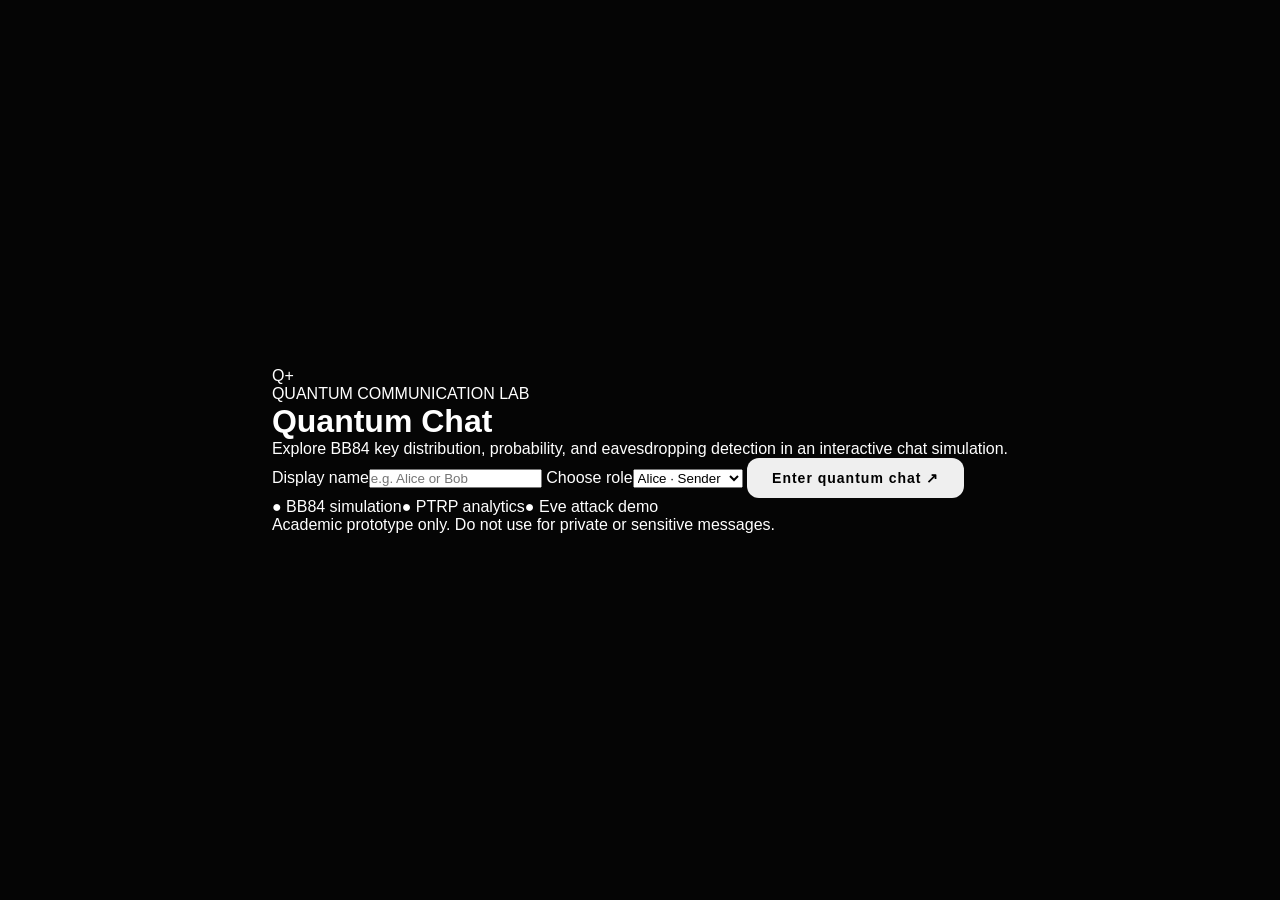
==== index.html @ 2e7a3669 "Update index.html" ====
<!DOCTYPE html>
<html lang="en">
<head>
  <meta charset="UTF-8"><meta name="viewport" content="width=device-width, initial-scale=1.0">
  <meta name="theme-color" content="#050b18"><title>Quantum Chat — Secure Demo</title><link rel="stylesheet" href="style.css">
</head>
<body class="login-body">
  <div class="login-glow glow-one"></div><div class="login-glow glow-two"></div>
  <main class="login-card">
    <div class="brand-mark">Q<span>+</span></div>
    <p class="eyebrow">QUANTUM COMMUNICATION LAB</p>
    <h1>Quantum Chat</h1>
    <p class="login-subtitle">Explore BB84 key distribution, probability, and eavesdropping detection in an interactive chat simulation.</p>
    <label for="username">Display name</label><input type="text" id="username" maxlength="32" placeholder="e.g. Alice or Bob" autocomplete="nickname">
    <label for="login-role">Choose role</label><select id="login-role"><option value="Alice">Alice · Sender</option><option value="Bob">Bob · Receiver</option></select>
    <button class="primary-btn login-button" id="login-btn">Enter quantum chat <span>↗</span></button>
    <div class="login-features"><span>● BB84 simulation</span><span>● PTRP analytics</span><span>● Eve attack demo</span></div>
    <p class="disclaimer">Academic prototype only. Do not use for private or sensitive messages.</p>
  </main>
  <script>
    const nameInput = document.getElementById('username');
    const roleInput = document.getElementById('login-role');
    nameInput.value = localStorage.getItem('quantum_display_name') || '';
    roleInput.value = localStorage.getItem('quantum_role') || 'Alice';
    document.getElementById('login-btn').addEventListener('click', () => {
      const name = nameInput.value.trim();
      if (!name) { nameInput.focus(); nameInput.setCustomValidity('Enter a display name'); nameInput.reportValidity(); return; }
      nameInput.setCustomValidity('');
      localStorage.setItem('quantum_display_name', name.slice(0,32));
      localStorage.setItem('quantum_role', roleInput.value);
      window.location.href = 'chat.html';
    });
    nameInput.addEventListener('input', () => nameInput.setCustomValidity(''));
    nameInput.addEventListener('keydown', e => { if (e.key === 'Enter') document.getElementById('login-btn').click(); });
  </script>
</body>
</html>
---- style.css ----
:root {
    --bg-black: #050505;
    --sidebar-dark: #0a0a0a;
    --header-cyan: #5BC0BE;
    --neon-blue: #00C2FF;
    --accent-blue: #0077FF;
}

* { box-sizing: border-box; margin: 0; padding: 0; transition: all 0.3s ease; }

/* --- Deep Black Background --- */
body { 
    margin: 0; font-family: 'Inter', 'Segoe UI', sans-serif;
    background: var(--bg-black); height: 100vh; display: flex; align-items: center; justify-content: center;
    color: white; overflow: hidden; position: relative;
}

/* --- Custom Neon Scrollbar --- */
::-webkit-scrollbar { width: 8px; }
::-webkit-scrollbar-track { background: rgba(0, 0, 0, 0.5); border-radius: 10px; }
::-webkit-scrollbar-thumb { background: var(--header-cyan); border-radius: 10px; box-shadow: 0 0 10px var(--header-cyan); }
::-webkit-scrollbar-thumb:hover { background: var(--neon-blue); }

/* --- Slide-in Toast Notification --- */
.toast {
    position: fixed; top: -100px; left: 50%; transform: translateX(-50%);
    background: rgba(200, 0, 0, 0.9); color: white; padding: 15px 30px; border-radius: 30px; font-weight: bold;
    box-shadow: 0 0 20px rgba(255, 0, 0, 0.5); z-index: 99999; border: 1px solid #ff4444; 
    transition: top 0.4s cubic-bezier(0.68, -0.55, 0.265, 1.55);
}
.toast.show { top: 20px; }

/* --- App Layout --- */
.app-container { 
    width: 95vw; height: 85vh; background: rgba(10, 10, 10, 0.85); backdrop-filter: blur(15px); 
    border: 1px solid rgba(0, 194, 255, 0.3); border-radius: 20px; display: flex; box-shadow: 0 0 50px rgba(0, 194, 255, 0.15); overflow: hidden;
}

/* --- Sidebar --- */
.sidebar { width: 300px; background: var(--sidebar-dark); border-right: 1px solid #222; display: flex; flex-direction: column; z-index: 10; }
.sidebar-header { padding: 20px; background: #000; border-bottom: 2px solid var(--neon-blue); }
.contact { display: flex; align-items: center; padding: 15px; white-space: nowrap; border-bottom: 1px solid #1a1a1a; cursor: pointer;}
.avatar { flex: 0 0 45px; height: 45px; border-radius: 50%; background: var(--neon-blue); margin-right: 15px; display: flex; align-items: center; justify-content: center; font-weight: bold; color: black; font-size: 18px; }
.info { overflow: hidden; display: flex; flex-direction: column; }

/* --- Chat Window --- */
.chat-window { 
    flex: 1; display: flex; flex-direction: column; background: transparent; 
    position: relative; overflow: hidden;
}
.chat-header { padding: 15px 25px; background: #000; display: flex; justify-content: space-between; align-items: center; border-bottom: 1px solid #222; z-index: 10; }

#key-status { 
    background: var(--neon-blue) !important; color: black !important; padding: 8px 16px; border-radius: 20px; 
    font-weight: 900; box-shadow: 0 0 20px var(--neon-blue); font-family: monospace; letter-spacing: 1px;
}

.chat-box { 
    flex: 1; padding: 20px; overflow-y: auto; display: flex; flex-direction: column; 
    position: relative; z-index: 1;
}

/* --- 🌸 AVATAR WOODSPRITES (ATOKIRINA) 🌸 --- */
.woodsprites-container { 
    position: fixed; /* Pins to global background */
    top: 0; left: 0; width: 100%; height: 100%; 
    z-index: -1; /* Pushes behind the app container */
    pointer-events: none; overflow: hidden; 
}

/* The glowing core of the seed */
.woodsprite { 
    position: absolute; 
    width: 6px; height: 6px; 
    background: #ffffff; 
    border-radius: 50%; 
    box-shadow: 0 0 10px #fff, 0 0 20px var(--neon-blue), 0 0 40px var(--header-cyan);
    opacity: 0; 
    animation: floatUp 20s infinite linear, sway 5s infinite ease-in-out, pulseSprite 2s infinite alternate; 
    transition: translate 0.5s cubic-bezier(0.25, 1, 0.5, 1); /* Smooth mouse avoidance */
}

/* The ethereal trailing tentacles */
.woodsprite::before {
    content: ''; position: absolute; top: 2px; left: -6px;
    width: 18px; height: 35px; border-radius: 50%;
    box-shadow: inset 0 -8px 15px rgba(0, 194, 255, 0.6);
    opacity: 0.8; filter: blur(1px);
}

/* Positions and Timings */
.woodsprite:nth-child(1) { left: 10%; animation-duration: 25s, 6s, 2s; }
.woodsprite:nth-child(2) { left: 25%; animation-duration: 20s, 4s, 2.5s; animation-delay: 5s, 1s, 0s; }
.woodsprite:nth-child(3) { left: 40%; animation-duration: 28s, 7s, 1.8s; animation-delay: 2s, 0s, 0.5s; }
.woodsprite:nth-child(4) { left: 60%; animation-duration: 22s, 5s, 2.2s; animation-delay: 10s, 2s, 1s; }
.woodsprite:nth-child(5) { left: 75%; animation-duration: 30s, 8s, 2s; animation-delay: 4s, 1s, 0s; }
.woodsprite:nth-child(6) { left: 85%; animation-duration: 24s, 5s, 2.6s; animation-delay: 8s, 0s, 0.2s; }
.woodsprite:nth-child(7) { left: 50%; animation-duration: 18s, 4s, 1.9s; animation-delay: 15s, 2s, 0.8s; }
.woodsprite:nth-child(8) { left: 90%; animation-duration: 26s, 6s, 2.1s; animation-delay: 12s, 3s, 0s; }

/* The Movements */
@keyframes floatUp { 
    0% { bottom: -10%; opacity: 0; transform: scale(0.5); } 
    15% { opacity: 0.8; } 
    85% { opacity: 0.8; } 
    100% { bottom: 110%; opacity: 0; transform: scale(1.2); } 
}
@keyframes sway { 
    0%, 100% { margin-left: -30px; } 
    50% { margin-left: 30px; } 
}
@keyframes pulseSprite {
    0% { transform: scale(0.85); box-shadow: 0 0 10px #fff, 0 0 15px var(--neon-blue); }
    100% { transform: scale(1.15); box-shadow: 0 0 15px #fff, 0 0 30px var(--neon-blue), 0 0 50px var(--header-cyan); }
}

/* --- Chat Bubbles --- */
@keyframes slideInUp { 0% { opacity: 0; transform: translateY(20px) scale(0.95); } 100% { opacity: 1; transform: translateY(0) scale(1); } }

.message { 
    max-width: 70%; padding: 15px; border-radius: 15px; margin-bottom: 15px; line-height: 1.4; backdrop-filter: blur(10px);
    animation: slideInUp 0.4s cubic-bezier(0.175, 0.885, 0.32, 1.275) forwards; transform-origin: bottom center;
    white-space: pre-wrap; word-wrap: break-word; 
}
.sent { align-self: flex-end; background: rgba(0, 194, 255, 0.1); border: 1px solid var(--neon-blue); border-bottom-right-radius: 2px; box-shadow: 0 0 15px rgba(0, 194, 255, 0.3), inset 0 0 10px rgba(0, 194, 255, 0.1); }
.received { align-self: flex-start; background: rgba(91, 192, 190, 0.1); border: 1px solid var(--header-cyan); border-bottom-left-radius: 2px; box-shadow: 0 0 15px rgba(91, 192, 190, 0.3), inset 0 0 10px rgba(91, 192, 190, 0.1); }
.binary { font-family: monospace; font-size: 11px; display: block; margin-top: 8px; opacity: 0.9; color: var(--header-cyan); padding: 5px; background: rgba(0,0,0,0.5); border-radius: 5px; border: 1px solid rgba(91, 192, 190, 0.3); }

/* System Alerts */
@keyframes terminalPop { 0% { transform: scaleX(0); opacity: 0; } 50% { transform: scaleX(1.1); opacity: 0.8; } 100% { transform: scaleX(1); opacity: 1; } }

.system-msg { 
    align-self: center; text-align: center; font-size: 12px; color: var(--neon-blue); margin: 15px auto; font-weight: bold; 
    background: rgba(0, 194, 255, 0.05); border: 1px solid var(--neon-blue); padding: 8px 20px; border-radius: 30px; 
    box-shadow: 0 0 15px rgba(0, 194, 255, 0.4); width: fit-content;
    animation: terminalPop 0.5s cubic-bezier(0.25, 1, 0.5, 1) forwards; transform-origin: center;
}

/* --- 🚨 EVE ATTACK ALERT 🚨 --- */
.system-msg.alert {
    background: rgba(255, 0, 0, 0.1) !important;
    border: 1px solid #ff4444 !important;
    color: #ff4444 !important;
    box-shadow: 0 0 20px rgba(255, 0, 0, 0.5) !important;
    animation: flashRed 1.5s infinite;
    font-size: 14px; padding: 15px 30px;
}
@keyframes flashRed {
    0%, 100% { opacity: 1; text-shadow: 0 0 10px red; }
    50% { opacity: 0.6; text-shadow: none; }
}

/* --- Typing Indicator --- */
.typing-indicator { display: none; font-size: 13px; color: var(--neon-blue); font-style: italic; padding: 5px 25px; background: transparent; animation: typingPulse 1.5s infinite; letter-spacing: 1px; z-index: 10; border-top: 1px solid transparent;}
@keyframes typingPulse { 0% { opacity: 0.4; } 50% { opacity: 1; text-shadow: 0 0 10px var(--neon-blue); } 100% { opacity: 0.4; } }

/* --- Input Area --- */
.input-area { 
    width: 100%; padding: 20px; background: #050505; 
    border-top: 1px solid var(--neon-blue); 
    display: flex; gap: 12px; align-items: center; z-index: 10;
}

textarea#msg-input { 
    flex: 1; padding: 15px 20px; border-radius: 25px; border: 1px solid var(--header-cyan); 
    background: #111; color: white; outline: none; font-size: 15px; font-family: 'Inter', 'Segoe UI', sans-serif;
    resize: none; height: 50px; line-height: 20px; overflow: hidden; box-sizing: border-box;
}
textarea#msg-input:focus { box-shadow: 0 0 10px rgba(91, 192, 190, 0.3); }

button { cursor: pointer; border: none; border-radius: 12px; font-weight: bold; transition: 0.3s; padding: 12px 25px; font-size: 14px; letter-spacing: 1px; }
.bb84-btn { background: #111; color: var(--header-cyan); border: 1px solid var(--neon-blue); }
.send-btn { background: var(--neon-blue); color: black; }
button:hover { transform: translateY(-2px); box-shadow: 0 5px 15px var(--neon-blue); filter: brightness(1.2); }
button:active { transform: scale(0.95) translateY(2px) !important; box-shadow: 0 0 50px var(--neon-blue), inset 0 0 20px var(--neon-blue) !important; transition: all 0.05s ease; }

/* --- Modals (Popups) --- */
.modal { display: none; position: fixed; z-index: 10000; left: 0; top: 0; width: 100%; height: 100%; background: rgba(0,0,0,0.9); backdrop-filter: blur(10px); }
.modal-content { background: #0a0a0a; margin: 5% auto; padding: 35px; width: 90%; max-width: 850px; border: 2px solid var(--neon-blue); border-radius: 20px; box-shadow: 0 0 40px var(--neon-blue); animation: popIn 0.3s cubic-bezier(0.175, 0.885, 0.32, 1.275); }
@keyframes popIn { from { transform: scale(0.8); opacity: 0; } to { transform: scale(1); opacity: 1; } }

.table-container { max-height: 400px; overflow-y: auto; margin: 20px 0; border: 1px solid #333; border-radius: 10px; }
table { width: 100%; border-collapse: collapse; }
th, td { padding: 15px; border-bottom: 1px solid #222; text-align: center; }
th { background: #111; color: white; font-size: 12px; text-transform: uppercase; letter-spacing: 1px; }
td { font-family: 'Courier New', monospace; font-size: 15px; }

/* --- RIGHT SIDEBAR (CRYPTO LOGS) --- */
.log-btn { 
    background: transparent; color: var(--header-cyan); border: 1px solid var(--header-cyan); 
    padding: 8px 15px; border-radius: 8px; font-size: 12px; cursor: pointer; transition: 0.3s;
}
.log-btn:hover { background: rgba(91, 192, 190, 0.2); box-shadow: 0 0 10px rgba(91, 192, 190, 0.4); }

.crypto-sidebar { 
    width: 0; 
    background: #080808; border-left: 1px solid #222; 
    display: flex; flex-direction: column; transition: width 0.3s cubic-bezier(0.25, 1, 0.5, 1);
    overflow: hidden; white-space: nowrap; z-index: 20;
}
.crypto-sidebar.open { width: 350px; } 

.crypto-log-content { flex: 1; overflow-y: auto; padding: 15px; }

.log-entry { 
    background: #111; padding: 10px; border-radius: 8px; border: 1px solid #333; 
    margin-bottom: 15px; font-family: monospace; font-size: 11px;
}
.log-entry table { width: 100%; border-collapse: collapse; margin-top: 8px; }
.log-entry th, .log-entry td { padding: 4px; text-align: center; border-bottom: 1px solid #222; }
.log-entry th { color: gray; font-size: 10px; text-transform: uppercase; }
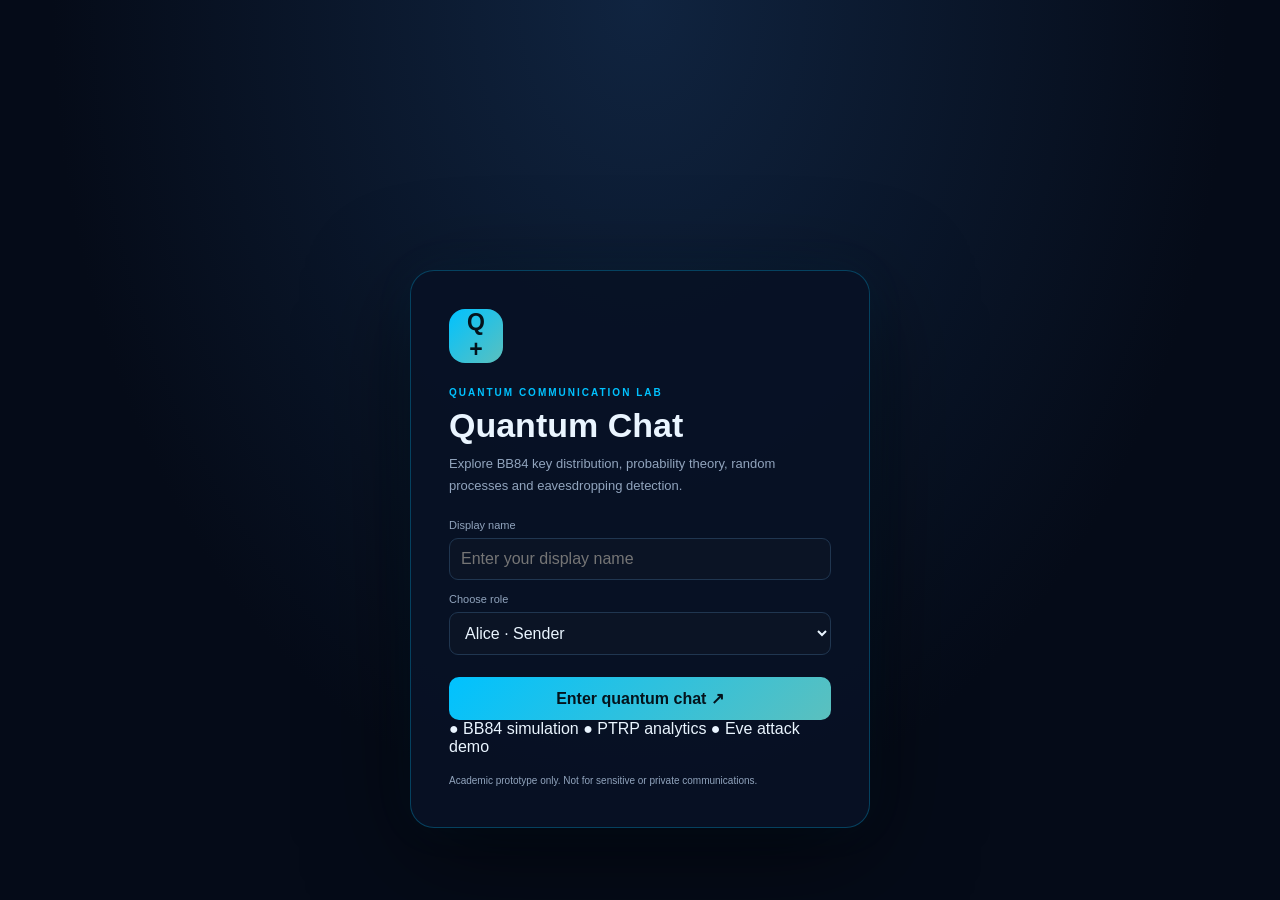
==== commit 3c3ad74a: "Update index.html" ====
--- a/index.html
+++ b/index.html
@@ -1,37 +1,73 @@
+
 <!DOCTYPE html>
 <html lang="en">
 <head>
-  <meta charset="UTF-8"><meta name="viewport" content="width=device-width, initial-scale=1.0">
-  <meta name="theme-color" content="#050b18"><title>Quantum Chat — Secure Demo</title><link rel="stylesheet" href="style.css">
+  <meta charset="UTF-8">
+  <meta name="viewport" content="width=device-width, initial-scale=1">
+  <meta name="theme-color" content="#050b18">
+  <title>Quantum Chat | BB84 Lab</title>
+  <link rel="stylesheet" href="style.css">
 </head>
 <body class="login-body">
-  <div class="login-glow glow-one"></div><div class="login-glow glow-two"></div>
+  <div class="login-glow glow-one"></div>
+  <div class="login-glow glow-two"></div>
+
   <main class="login-card">
     <div class="brand-mark">Q<span>+</span></div>
     <p class="eyebrow">QUANTUM COMMUNICATION LAB</p>
     <h1>Quantum Chat</h1>
-    <p class="login-subtitle">Explore BB84 key distribution, probability, and eavesdropping detection in an interactive chat simulation.</p>
-    <label for="username">Display name</label><input type="text" id="username" maxlength="32" placeholder="e.g. Alice or Bob" autocomplete="nickname">
-    <label for="login-role">Choose role</label><select id="login-role"><option value="Alice">Alice · Sender</option><option value="Bob">Bob · Receiver</option></select>
-    <button class="primary-btn login-button" id="login-btn">Enter quantum chat <span>↗</span></button>
-    <div class="login-features"><span>● BB84 simulation</span><span>● PTRP analytics</span><span>● Eve attack demo</span></div>
-    <p class="disclaimer">Academic prototype only. Do not use for private or sensitive messages.</p>
+    <p class="login-subtitle">
+      Explore BB84 key distribution, probability theory, random processes
+      and eavesdropping detection.
+    </p>
+
+    <form id="login-form">
+      <label for="username">Display name</label>
+      <input id="username" maxlength="32" placeholder="Enter your display name"
+             autocomplete="nickname" required>
+
+      <label for="login-role">Choose role</label>
+      <select id="login-role">
+        <option value="Alice">Alice · Sender</option>
+        <option value="Bob">Bob · Receiver</option>
+      </select>
+
+      <button class="primary-btn login-button" type="submit">
+        Enter quantum chat ↗
+      </button>
+    </form>
+
+    <div class="login-features">
+      <span>● BB84 simulation</span>
+      <span>● PTRP analytics</span>
+      <span>● Eve attack demo</span>
+    </div>
+
+    <p class="disclaimer">
+      Academic prototype only. Not for sensitive or private communications.
+    </p>
   </main>
+
   <script>
-    const nameInput = document.getElementById('username');
-    const roleInput = document.getElementById('login-role');
-    nameInput.value = localStorage.getItem('quantum_display_name') || '';
-    roleInput.value = localStorage.getItem('quantum_role') || 'Alice';
-    document.getElementById('login-btn').addEventListener('click', () => {
-      const name = nameInput.value.trim();
-      if (!name) { nameInput.focus(); nameInput.setCustomValidity('Enter a display name'); nameInput.reportValidity(); return; }
-      nameInput.setCustomValidity('');
-      localStorage.setItem('quantum_display_name', name.slice(0,32));
-      localStorage.setItem('quantum_role', roleInput.value);
-      window.location.href = 'chat.html';
+    const username = document.getElementById("username");
+    const role = document.getElementById("login-role");
+
+    username.value = localStorage.getItem("quantum_display_name") || "";
+    role.value = localStorage.getItem("quantum_role") || "Alice";
+
+    document.getElementById("login-form").addEventListener("submit", event => {
+      event.preventDefault();
+
+      const name = username.value.trim();
+      if (!name) {
+        username.focus();
+        return;
+      }
+
+      localStorage.setItem("quantum_display_name", name.slice(0, 32));
+      localStorage.setItem("quantum_role", role.value);
+      location.href = "chat.html";
     });
-    nameInput.addEventListener('input', () => nameInput.setCustomValidity(''));
-    nameInput.addEventListener('keydown', e => { if (e.key === 'Enter') document.getElementById('login-btn').click(); });
   </script>
 </body>
 </html>
--- a/style.css
+++ b/style.css
@@ -1,211 +1,873 @@
+
 :root {
-    --bg-black: #050505;
-    --sidebar-dark: #0a0a0a;
-    --header-cyan: #5BC0BE;
-    --neon-blue: #00C2FF;
-    --accent-blue: #0077FF;
-}
-
-* { box-sizing: border-box; margin: 0; padding: 0; transition: all 0.3s ease; }
-
-/* --- Deep Black Background --- */
-body { 
-    margin: 0; font-family: 'Inter', 'Segoe UI', sans-serif;
-    background: var(--bg-black); height: 100vh; display: flex; align-items: center; justify-content: center;
-    color: white; overflow: hidden; position: relative;
-}
-
-/* --- Custom Neon Scrollbar --- */
-::-webkit-scrollbar { width: 8px; }
-::-webkit-scrollbar-track { background: rgba(0, 0, 0, 0.5); border-radius: 10px; }
-::-webkit-scrollbar-thumb { background: var(--header-cyan); border-radius: 10px; box-shadow: 0 0 10px var(--header-cyan); }
-::-webkit-scrollbar-thumb:hover { background: var(--neon-blue); }
-
-/* --- Slide-in Toast Notification --- */
+  --bg: #050b18;
+  --panel: #0b1425;
+  --sidebar: #081225;
+  --cyan: #00c2ff;
+  --teal: #5bc0be;
+  --text: #eaf5ff;
+  --muted: #91a4bd;
+  --border: #203650;
+  --red: #ff647c;
+}
+
+
+* {
+  box-sizing: border-box;
+  margin: 0;
+  padding: 0;
+}
+
+body {
+  font-family: Inter, "Segoe UI", Arial, sans-serif;
+  background: radial-gradient(ellipse at top, #102440, var(--bg) 65%);
+  color: var(--text);
+}
+
+button, input, select, textarea {
+  font: inherit;
+}
+
+button {
+  cursor: pointer;
+  border: 0;
+  font-weight: 650;
+  transition: .2s ease;
+}
+
+button:hover {
+  filter: brightness(1.15);
+  transform: translateY(-1px);
+}
+
+button:disabled {
+  opacity: .55;
+  cursor: wait;
+}
+
+select, input, textarea {
+  background: var(--panel);
+  color: var(--text);
+  border: 1px solid var(--border);
+  border-radius: 9px;
+  padding: 11px;
+  outline: none;
+}
+
+select:focus, input:focus, textarea:focus {
+  border-color: var(--cyan);
+  box-shadow: 0 0 0 3px #00c2ff14;
+}
+
+.eyebrow {
+  font-size: 10px;
+  letter-spacing: 2px;
+  font-weight: 800;
+  color: var(--cyan);
+  margin-bottom: 8px;
+}
+
+.muted, .disclaimer {
+  color: var(--muted);
+  font-size: 12px;
+  line-height: 1.7;
+}
+
+.disclaimer {
+  margin-top: 16px;
+  font-size: 10px;
+}
+
+/* LOGIN PAGE */
+
+.login-body {
+  min-height: 100vh;
+  display: grid;
+  place-items: center;
+  padding: 22px;
+}
+
+.login-card {
+  width: min(460px, 100%);
+  padding: 38px;
+  border-radius: 24px;
+  background: #081225ed;
+  border: 1px solid #00c2ff45;
+  box-shadow: 0 25px 100px #0008, 0 0 45px #00c2ff0d;
+}
+
+.brand-mark {
+  display: grid;
+  place-items: center;
+  width: 54px;
+  height: 54px;
+  border-radius: 16px;
+  background: linear-gradient(135deg, var(--cyan), var(--teal));
+  color: #04131c;
+  font-weight: 900;
+  font-size: 23px;
+  margin-bottom: 24px;
+}
+
+.login-card h1 {
+  font-size: 34px;
+  margin: 8px 0;
+}
+
+.login-subtitle {
+  color: var(--muted);
+  font-size: 13px;
+  line-height: 1.7;
+  margin-bottom: 22px;
+}
+
+.login-card label, .sidebar label {
+  display: block;
+  font-size: 11px;
+  color: var(--muted);
+  margin: 13px 0 7px;
+}
+
+.login-card input, .login-card select {
+  width: 100%;
+}
+
+.primary-btn {
+  background: linear-gradient(135deg, var(--cyan), var(--teal));
+  color: #04131c;
+  border-radius: 10px;
+  padding: 12px 16px;
+}
+
+.login-button {
+  width: 100%;
+  margin-top: 22px;
+}
+
+/* MAIN APP */
+
+.app-container {
+  width: 96vw;
+  height: 92vh;
+  max-width: 1600px;
+  margin: 4vh auto;
+  display: flex;
+  overflow: hidden;
+  border: 1px solid #00c2ff35;
+  border-radius: 20px;
+  background: #050b18ed;
+  box-shadow: 0 0 60px #00c2ff0b;
+}
+
+.sidebar {
+  width: 265px;
+  flex-shrink: 0;
+  display: flex;
+  flex-direction: column;
+  background: var(--sidebar);
+  border-right: 1px solid var(--border);
+}
+
+.sidebar-header {
+  padding: 20px;
+  border-bottom: 1px solid var(--border);
+}
+
+.sidebar-header h2 {
+  font-size: 19px;
+  margin-bottom: 18px;
+}
+
+.sidebar select {
+  width: 100%;
+}
+
+.contact {
+  display: flex;
+  align-items: center;
+  gap: 12px;
+  flex-wrap: wrap;
+  padding: 16px;
+  border-bottom: 1px solid #18283d;
+}
+
+.avatar {
+  display: grid;
+  place-items: center;
+  width: 43px;
+  height: 43px;
+  flex-shrink: 0;
+  border-radius: 50%;
+  background: var(--cyan);
+  color: #04131c;
+  font-weight: 850;
+}
+
+.online-dot {
+  display: block;
+  margin-top: 5px;
+  font-size: 10px;
+  color: var(--teal);
+}
+
+.eve-avatar {
+  background: #8d253b;
+  color: white;
+}
+
+#eve-state {
+  display: block;
+  color: var(--muted);
+  font-size: 10px;
+  margin-top: 5px;
+}
+
+.danger-btn {
+  width: 100%;
+  padding: 10px;
+  background: #ff647c12;
+  color: var(--red);
+  border: 1px solid #ff647c65;
+  border-radius: 9px;
+  font-size: 11px;
+}
+
+.danger-btn.armed {
+  background: #ff647c2b;
+}
+
+.sidebar-bottom {
+  margin-top: auto;
+  padding: 16px;
+  border-top: 1px solid var(--border);
+  color: var(--muted);
+  font-size: 11px;
+  line-height: 1.8;
+}
+
+/* CHAT WINDOW */
+
+.chat-window {
+  min-width: 0;
+  flex: 1;
+  display: flex;
+  flex-direction: column;
+}
+
+.chat-header {
+  display: flex;
+  align-items: center;
+  justify-content: space-between;
+  gap: 14px;
+  flex-wrap: wrap;
+  padding: 18px 20px;
+  background: #060d1a;
+  border-bottom: 1px solid var(--border);
+}
+
+.chat-header h2 {
+  font-size: 17px;
+  margin-bottom: 5px;
+}
+
+.chat-header small {
+  color: var(--muted);
+  font-size: 11px;
+}
+
+.header-actions {
+  display: flex;
+  gap: 8px;
+  align-items: center;
+  flex-wrap: wrap;
+}
+
+.key-status {
+  display: inline-block;
+  background: #152338;
+  color: var(--muted);
+  border: 1px solid var(--border);
+  border-radius: 30px;
+  padding: 9px 12px;
+  font: 700 10px monospace;
+}
+
+.key-status.key-ready {
+  background: var(--teal);
+  color: #04131c;
+  border-color: var(--teal);
+}
+
+.secondary-btn, .bb84-btn {
+  padding: 10px 12px;
+  background: #101f34;
+  border: 1px solid #2b4564;
+  color: #d9f5ff;
+  border-radius: 9px;
+  font-size: 11px;
+}
+
+.bb84-btn {
+  color: var(--teal);
+  border-color: var(--cyan);
+}
+
+.notice-banner {
+  padding: 9px 15px;
+  background: #f4bd500b;
+  color: #b7c6d9;
+  border-bottom: 1px solid #f4bd5020;
+  font-size: 10px;
+  line-height: 1.6;
+}
+
+.chat-box {
+  flex: 1;
+  min-height: 0;
+  overflow-y: auto;
+  display: flex;
+  flex-direction: column;
+  gap: 4px;
+  padding: 20px;
+}
+
+.message {
+  max-width: 76%;
+  padding: 12px 14px;
+  border-radius: 14px;
+  margin-bottom: 10px;
+  overflow-wrap: anywhere;
+  animation: appear .2s ease;
+}
+
+@keyframes appear {
+  from { opacity: 0; transform: translateY(7px); }
+  to { opacity: 1; transform: translateY(0); }
+}
+
+.sent {
+  align-self: flex-end;
+  background: #00c2ff17;
+  border: 1px solid #00c2ff65;
+  border-bottom-right-radius: 3px;
+}
+
+.received {
+  align-self: flex-start;
+  background: #5bc0be16;
+  border: 1px solid #5bc0be65;
+  border-bottom-left-radius: 3px;
+}
+
+.message-meta {
+  display: flex;
+  justify-content: space-between;
+  gap: 18px;
+  margin-bottom: 7px;
+  color: #a9c2db;
+  font-size: 10px;
+}
+
+.message-meta time {
+  color: #7188a5;
+}
+
+.message-text {
+  white-space: pre-wrap;
+  line-height: 1.5;
+  font-size: 14px;
+}
+
+.payload-details {
+  margin-top: 9px;
+  color: var(--teal);
+  font-size: 10px;
+}
+
+.payload-details summary {
+  cursor: pointer;
+}
+
+.payload-details code {
+  display: block;
+  white-space: pre-wrap;
+  overflow-wrap: anywhere;
+  margin-top: 7px;
+  color: var(--muted);
+}
+
+.system-msg {
+  align-self: center;
+  max-width: 90%;
+  margin: 12px auto;
+  padding: 9px 15px;
+  border: 1px solid #00c2ff50;
+  border-radius: 20px;
+  background: #00c2ff0a;
+  color: #9be6ff;
+  text-align: center;
+  font-size: 11px;
+}
+
+.typing-indicator {
+  display: none;
+  padding: 5px 20px;
+  color: var(--teal);
+  font-size: 11px;
+}
+
+.input-area {
+  display: flex;
+  align-items: center;
+  gap: 9px;
+  padding: 14px;
+  background: #050b18;
+  border-top: 1px solid #1b4261;
+}
+
+textarea#msg-input {
+  flex: 1;
+  min-width: 0;
+  height: 45px;
+  resize: vertical;
+  font-size: 13px;
+}
+
+.send-btn {
+  background: linear-gradient(135deg, var(--cyan), var(--teal));
+  color: #04131c;
+  border-radius: 10px;
+  padding: 12px 16px;
+}
+
+/* ENCRYPTION LOGS */
+
+.crypto-sidebar {
+  display: flex;
+  flex-direction: column;
+  width: 0;
+  flex-shrink: 0;
+  overflow: hidden;
+  background: #07101f;
+  border-left: 1px solid var(--border);
+  transition: width .25s ease;
+}
+
+.crypto-sidebar.open {
+  width: 340px;
+}
+
+.log-header {
+  display: flex;
+  align-items: center;
+  justify-content: space-between;
+  padding: 18px 14px;
+  border-bottom: 1px solid var(--border);
+  white-space: nowrap;
+}
+
+.log-header h3 {
+  font-size: 14px;
+}
+
+.icon-close {
+  background: transparent;
+  color: var(--muted);
+  font-size: 25px;
+  padding: 4px 9px;
+}
+
+.crypto-log-content {
+  padding: 12px;
+  overflow: auto;
+}
+
+.log-entry {
+  padding: 12px;
+  margin-bottom: 12px;
+  background: var(--panel);
+  border: 1px solid var(--border);
+  border-left: 3px solid var(--cyan);
+  border-radius: 9px;
+  white-space: normal;
+  overflow-wrap: anywhere;
+}
+
+.log-entry strong {
+  font: 700 10px monospace;
+}
+
+.log-entry table {
+  width: 100%;
+  margin-top: 8px;
+  border-collapse: collapse;
+}
+
+.log-entry th, .log-entry td {
+  text-align: left;
+  vertical-align: top;
+  padding: 6px 3px;
+  border-bottom: 1px solid var(--border);
+  font-size: 10px;
+  overflow-wrap: anywhere;
+}
+
+.log-entry th {
+  color: var(--muted);
+  font-weight: 500;
+}
+
+.log-entry td {
+  color: var(--text);
+}
+
+/* MODALS */
+
+.modal {
+  display: none;
+  position: fixed;
+  z-index: 1000;
+  inset: 0;
+  overflow: auto;
+  padding: 20px 0;
+  background: #020611eF;
+  backdrop-filter: blur(9px);
+}
+
+.modal-content {
+  width: 94%;
+  max-width: 1100px;
+  margin: 2vh auto;
+  padding: 25px;
+  background: #081225;
+  border: 1px solid #234260;
+  border-radius: 18px;
+  box-shadow: 0 25px 100px #000a;
+}
+
+.modal-heading {
+  display: flex;
+  justify-content: space-between;
+  gap: 15px;
+  margin-bottom: 12px;
+}
+
+.modal-heading h2 {
+  font-size: clamp(20px, 3vw, 28px);
+}
+
+.table-container {
+  max-height: 350px;
+  overflow: auto;
+  margin-top: 20px;
+  border: 1px solid var(--border);
+  border-radius: 10px;
+}
+
+#bb84Table {
+  min-width: 720px;
+  width: 100%;
+  border-collapse: collapse;
+}
+
+#bb84Table th {
+  position: sticky;
+  left: 0;
+  min-width: 115px;
+  background: #0b172a;
+  text-align: left;
+  color: var(--text);
+}
+
+#bb84Table td, #bb84Table th {
+  padding: 9px 7px;
+  border-bottom: 1px solid #1b2b40;
+  text-align: center;
+  font: 12px monospace;
+}
+
+#bb84Table th {
+  text-align: left;
+}
+
+#bb84Table td.good { color: var(--teal); }
+#bb84Table td.bad { color: var(--red); }
+#bb84Table td.dim { color: #35465d; }
+#bb84Table td.cyan { color: var(--cyan); }
+#bb84Table td.purple { color: #c5a3ff; }
+
+.modal-status {
+  padding: 16px 0;
+  color: var(--teal);
+  text-align: center;
+  font: 600 12px monospace;
+}
+
+.key-result {
+  display: flex;
+  flex-direction: column;
+  gap: 7px;
+  padding: 14px;
+  border-radius: 10px;
+  background: #5bc0be12;
+  color: var(--teal);
+  text-align: center;
+}
+
+.key-result span {
+  color: var(--muted);
+  font-size: 12px;
+}
+
+.key-result.security-fail {
+  background: #ff647c18;
+  color: var(--red);
+}
+
+/* PTRP ANALYTICS */
+
+.analytics-controls {
+  display: flex;
+  align-items: center;
+  flex-wrap: wrap;
+  gap: 12px;
+  padding: 14px;
+  margin: 20px 0;
+  background: var(--panel);
+  border: 1px solid var(--border);
+  border-radius: 12px;
+}
+
+.analytics-controls label {
+  font-size: 12px;
+  color: #b8c9dc;
+}
+
+.analytics-controls select {
+  width: auto;
+}
+
+.check-label {
+  display: flex;
+  align-items: center;
+  gap: 8px;
+}
+
+.check-label input {
+  accent-color: var(--cyan);
+}
+
+.metric-grid {
+  display: grid;
+  grid-template-columns: repeat(4, minmax(0, 1fr));
+  gap: 10px;
+  margin: 14px 0;
+}
+
+.metric-card {
+  min-width: 0;
+  padding: 15px;
+  background: linear-gradient(145deg, #101f34, var(--panel));
+  border: 1px solid var(--border);
+  border-radius: 12px;
+}
+
+.metric-card span {
+  display: block;
+  min-height: 30px;
+  color: var(--muted);
+  font-size: 11px;
+  line-height: 1.5;
+}
+
+.metric-card strong {
+  display: block;
+  margin: 8px 0;
+  color: var(--teal);
+  font-size: 25px;
+  overflow-wrap: anywhere;
+}
+
+.metric-card small {
+  color: #7188a5;
+  font-size: 10px;
+}
+
+.charts-grid {
+  display: grid;
+  grid-template-columns: repeat(2, minmax(0, 1fr));
+  gap: 12px;
+  margin-top: 12px;
+}
+
+.chart-card {
+  min-width: 0;
+  padding: 15px;
+  background: var(--panel);
+  border: 1px solid var(--border);
+  border-radius: 12px;
+}
+
+.chart-card h3 {
+  font-size: 13px;
+  margin-bottom: 5px;
+}
+
+.chart-card p {
+  color: var(--muted);
+  font-size: 10px;
+  margin-bottom: 12px;
+}
+
+.chart-card canvas {
+  display: block;
+  width: 100%;
+  height: 220px;
+}
+
+.formula-list {
+  display: grid;
+  gap: 8px;
+  margin-top: 14px;
+}
+
+.formula-list div {
+  display: flex;
+  align-items: center;
+  justify-content: space-between;
+  flex-wrap: wrap;
+  gap: 8px;
+  padding: 9px;
+  border-radius: 8px;
+  background: #101f34;
+}
+
+.formula-list span {
+  color: var(--muted);
+  font-size: 11px;
+}
+
+.formula-list code {
+  color: var(--teal);
+  font-size: 11px;
+}
+
+.experiment-summary {
+  padding: 13px;
+  margin-top: 15px;
+  border: 1px solid #00c2ff40;
+  border-radius: 10px;
+  background: #00c2ff0a;
+  color: #bcecff;
+  font-size: 11px;
+  line-height: 1.8;
+}
+
+/* NOTIFICATIONS */
+
 .toast {
-    position: fixed; top: -100px; left: 50%; transform: translateX(-50%);
-    background: rgba(200, 0, 0, 0.9); color: white; padding: 15px 30px; border-radius: 30px; font-weight: bold;
-    box-shadow: 0 0 20px rgba(255, 0, 0, 0.5); z-index: 99999; border: 1px solid #ff4444; 
-    transition: top 0.4s cubic-bezier(0.68, -0.55, 0.265, 1.55);
-}
-.toast.show { top: 20px; }
-
-/* --- App Layout --- */
-.app-container { 
-    width: 95vw; height: 85vh; background: rgba(10, 10, 10, 0.85); backdrop-filter: blur(15px); 
-    border: 1px solid rgba(0, 194, 255, 0.3); border-radius: 20px; display: flex; box-shadow: 0 0 50px rgba(0, 194, 255, 0.15); overflow: hidden;
-}
-
-/* --- Sidebar --- */
-.sidebar { width: 300px; background: var(--sidebar-dark); border-right: 1px solid #222; display: flex; flex-direction: column; z-index: 10; }
-.sidebar-header { padding: 20px; background: #000; border-bottom: 2px solid var(--neon-blue); }
-.contact { display: flex; align-items: center; padding: 15px; white-space: nowrap; border-bottom: 1px solid #1a1a1a; cursor: pointer;}
-.avatar { flex: 0 0 45px; height: 45px; border-radius: 50%; background: var(--neon-blue); margin-right: 15px; display: flex; align-items: center; justify-content: center; font-weight: bold; color: black; font-size: 18px; }
-.info { overflow: hidden; display: flex; flex-direction: column; }
-
-/* --- Chat Window --- */
-.chat-window { 
-    flex: 1; display: flex; flex-direction: column; background: transparent; 
-    position: relative; overflow: hidden;
-}
-.chat-header { padding: 15px 25px; background: #000; display: flex; justify-content: space-between; align-items: center; border-bottom: 1px solid #222; z-index: 10; }
-
-#key-status { 
-    background: var(--neon-blue) !important; color: black !important; padding: 8px 16px; border-radius: 20px; 
-    font-weight: 900; box-shadow: 0 0 20px var(--neon-blue); font-family: monospace; letter-spacing: 1px;
-}
-
-.chat-box { 
-    flex: 1; padding: 20px; overflow-y: auto; display: flex; flex-direction: column; 
-    position: relative; z-index: 1;
-}
-
-/* --- 🌸 AVATAR WOODSPRITES (ATOKIRINA) 🌸 --- */
-.woodsprites-container { 
-    position: fixed; /* Pins to global background */
-    top: 0; left: 0; width: 100%; height: 100%; 
-    z-index: -1; /* Pushes behind the app container */
-    pointer-events: none; overflow: hidden; 
-}
-
-/* The glowing core of the seed */
-.woodsprite { 
-    position: absolute; 
-    width: 6px; height: 6px; 
-    background: #ffffff; 
-    border-radius: 50%; 
-    box-shadow: 0 0 10px #fff, 0 0 20px var(--neon-blue), 0 0 40px var(--header-cyan);
-    opacity: 0; 
-    animation: floatUp 20s infinite linear, sway 5s infinite ease-in-out, pulseSprite 2s infinite alternate; 
-    transition: translate 0.5s cubic-bezier(0.25, 1, 0.5, 1); /* Smooth mouse avoidance */
-}
-
-/* The ethereal trailing tentacles */
-.woodsprite::before {
-    content: ''; position: absolute; top: 2px; left: -6px;
-    width: 18px; height: 35px; border-radius: 50%;
-    box-shadow: inset 0 -8px 15px rgba(0, 194, 255, 0.6);
-    opacity: 0.8; filter: blur(1px);
-}
-
-/* Positions and Timings */
-.woodsprite:nth-child(1) { left: 10%; animation-duration: 25s, 6s, 2s; }
-.woodsprite:nth-child(2) { left: 25%; animation-duration: 20s, 4s, 2.5s; animation-delay: 5s, 1s, 0s; }
-.woodsprite:nth-child(3) { left: 40%; animation-duration: 28s, 7s, 1.8s; animation-delay: 2s, 0s, 0.5s; }
-.woodsprite:nth-child(4) { left: 60%; animation-duration: 22s, 5s, 2.2s; animation-delay: 10s, 2s, 1s; }
-.woodsprite:nth-child(5) { left: 75%; animation-duration: 30s, 8s, 2s; animation-delay: 4s, 1s, 0s; }
-.woodsprite:nth-child(6) { left: 85%; animation-duration: 24s, 5s, 2.6s; animation-delay: 8s, 0s, 0.2s; }
-.woodsprite:nth-child(7) { left: 50%; animation-duration: 18s, 4s, 1.9s; animation-delay: 15s, 2s, 0.8s; }
-.woodsprite:nth-child(8) { left: 90%; animation-duration: 26s, 6s, 2.1s; animation-delay: 12s, 3s, 0s; }
-
-/* The Movements */
-@keyframes floatUp { 
-    0% { bottom: -10%; opacity: 0; transform: scale(0.5); } 
-    15% { opacity: 0.8; } 
-    85% { opacity: 0.8; } 
-    100% { bottom: 110%; opacity: 0; transform: scale(1.2); } 
-}
-@keyframes sway { 
-    0%, 100% { margin-left: -30px; } 
-    50% { margin-left: 30px; } 
-}
-@keyframes pulseSprite {
-    0% { transform: scale(0.85); box-shadow: 0 0 10px #fff, 0 0 15px var(--neon-blue); }
-    100% { transform: scale(1.15); box-shadow: 0 0 15px #fff, 0 0 30px var(--neon-blue), 0 0 50px var(--header-cyan); }
-}
-
-/* --- Chat Bubbles --- */
-@keyframes slideInUp { 0% { opacity: 0; transform: translateY(20px) scale(0.95); } 100% { opacity: 1; transform: translateY(0) scale(1); } }
-
-.message { 
-    max-width: 70%; padding: 15px; border-radius: 15px; margin-bottom: 15px; line-height: 1.4; backdrop-filter: blur(10px);
-    animation: slideInUp 0.4s cubic-bezier(0.175, 0.885, 0.32, 1.275) forwards; transform-origin: bottom center;
-    white-space: pre-wrap; word-wrap: break-word; 
-}
-.sent { align-self: flex-end; background: rgba(0, 194, 255, 0.1); border: 1px solid var(--neon-blue); border-bottom-right-radius: 2px; box-shadow: 0 0 15px rgba(0, 194, 255, 0.3), inset 0 0 10px rgba(0, 194, 255, 0.1); }
-.received { align-self: flex-start; background: rgba(91, 192, 190, 0.1); border: 1px solid var(--header-cyan); border-bottom-left-radius: 2px; box-shadow: 0 0 15px rgba(91, 192, 190, 0.3), inset 0 0 10px rgba(91, 192, 190, 0.1); }
-.binary { font-family: monospace; font-size: 11px; display: block; margin-top: 8px; opacity: 0.9; color: var(--header-cyan); padding: 5px; background: rgba(0,0,0,0.5); border-radius: 5px; border: 1px solid rgba(91, 192, 190, 0.3); }
-
-/* System Alerts */
-@keyframes terminalPop { 0% { transform: scaleX(0); opacity: 0; } 50% { transform: scaleX(1.1); opacity: 0.8; } 100% { transform: scaleX(1); opacity: 1; } }
-
-.system-msg { 
-    align-self: center; text-align: center; font-size: 12px; color: var(--neon-blue); margin: 15px auto; font-weight: bold; 
-    background: rgba(0, 194, 255, 0.05); border: 1px solid var(--neon-blue); padding: 8px 20px; border-radius: 30px; 
-    box-shadow: 0 0 15px rgba(0, 194, 255, 0.4); width: fit-content;
-    animation: terminalPop 0.5s cubic-bezier(0.25, 1, 0.5, 1) forwards; transform-origin: center;
-}
-
-/* --- 🚨 EVE ATTACK ALERT 🚨 --- */
-.system-msg.alert {
-    background: rgba(255, 0, 0, 0.1) !important;
-    border: 1px solid #ff4444 !important;
-    color: #ff4444 !important;
-    box-shadow: 0 0 20px rgba(255, 0, 0, 0.5) !important;
-    animation: flashRed 1.5s infinite;
-    font-size: 14px; padding: 15px 30px;
-}
-@keyframes flashRed {
-    0%, 100% { opacity: 1; text-shadow: 0 0 10px red; }
-    50% { opacity: 0.6; text-shadow: none; }
-}
-
-/* --- Typing Indicator --- */
-.typing-indicator { display: none; font-size: 13px; color: var(--neon-blue); font-style: italic; padding: 5px 25px; background: transparent; animation: typingPulse 1.5s infinite; letter-spacing: 1px; z-index: 10; border-top: 1px solid transparent;}
-@keyframes typingPulse { 0% { opacity: 0.4; } 50% { opacity: 1; text-shadow: 0 0 10px var(--neon-blue); } 100% { opacity: 0.4; } }
-
-/* --- Input Area --- */
-.input-area { 
-    width: 100%; padding: 20px; background: #050505; 
-    border-top: 1px solid var(--neon-blue); 
-    display: flex; gap: 12px; align-items: center; z-index: 10;
-}
-
-textarea#msg-input { 
-    flex: 1; padding: 15px 20px; border-radius: 25px; border: 1px solid var(--header-cyan); 
-    background: #111; color: white; outline: none; font-size: 15px; font-family: 'Inter', 'Segoe UI', sans-serif;
-    resize: none; height: 50px; line-height: 20px; overflow: hidden; box-sizing: border-box;
-}
-textarea#msg-input:focus { box-shadow: 0 0 10px rgba(91, 192, 190, 0.3); }
-
-button { cursor: pointer; border: none; border-radius: 12px; font-weight: bold; transition: 0.3s; padding: 12px 25px; font-size: 14px; letter-spacing: 1px; }
-.bb84-btn { background: #111; color: var(--header-cyan); border: 1px solid var(--neon-blue); }
-.send-btn { background: var(--neon-blue); color: black; }
-button:hover { transform: translateY(-2px); box-shadow: 0 5px 15px var(--neon-blue); filter: brightness(1.2); }
-button:active { transform: scale(0.95) translateY(2px) !important; box-shadow: 0 0 50px var(--neon-blue), inset 0 0 20px var(--neon-blue) !important; transition: all 0.05s ease; }
-
-/* --- Modals (Popups) --- */
-.modal { display: none; position: fixed; z-index: 10000; left: 0; top: 0; width: 100%; height: 100%; background: rgba(0,0,0,0.9); backdrop-filter: blur(10px); }
-.modal-content { background: #0a0a0a; margin: 5% auto; padding: 35px; width: 90%; max-width: 850px; border: 2px solid var(--neon-blue); border-radius: 20px; box-shadow: 0 0 40px var(--neon-blue); animation: popIn 0.3s cubic-bezier(0.175, 0.885, 0.32, 1.275); }
-@keyframes popIn { from { transform: scale(0.8); opacity: 0; } to { transform: scale(1); opacity: 1; } }
-
-.table-container { max-height: 400px; overflow-y: auto; margin: 20px 0; border: 1px solid #333; border-radius: 10px; }
-table { width: 100%; border-collapse: collapse; }
-th, td { padding: 15px; border-bottom: 1px solid #222; text-align: center; }
-th { background: #111; color: white; font-size: 12px; text-transform: uppercase; letter-spacing: 1px; }
-td { font-family: 'Courier New', monospace; font-size: 15px; }
-
-/* --- RIGHT SIDEBAR (CRYPTO LOGS) --- */
-.log-btn { 
-    background: transparent; color: var(--header-cyan); border: 1px solid var(--header-cyan); 
-    padding: 8px 15px; border-radius: 8px; font-size: 12px; cursor: pointer; transition: 0.3s;
-}
-.log-btn:hover { background: rgba(91, 192, 190, 0.2); box-shadow: 0 0 10px rgba(91, 192, 190, 0.4); }
-
-.crypto-sidebar { 
-    width: 0; 
-    background: #080808; border-left: 1px solid #222; 
-    display: flex; flex-direction: column; transition: width 0.3s cubic-bezier(0.25, 1, 0.5, 1);
-    overflow: hidden; white-space: nowrap; z-index: 20;
-}
-.crypto-sidebar.open { width: 350px; } 
-
-.crypto-log-content { flex: 1; overflow-y: auto; padding: 15px; }
-
-.log-entry { 
-    background: #111; padding: 10px; border-radius: 8px; border: 1px solid #333; 
-    margin-bottom: 15px; font-family: monospace; font-size: 11px;
-}
-.log-entry table { width: 100%; border-collapse: collapse; margin-top: 8px; }
-.log-entry th, .log-entry td { padding: 4px; text-align: center; border-bottom: 1px solid #222; }
-.log-entry th { color: gray; font-size: 10px; text-transform: uppercase; }
+  position: fixed;
+  z-index: 2000;
+  top: -120px;
+  left: 50%;
+  transform: translateX(-50%);
+  max-width: 90vw;
+  padding: 14px 22px;
+  border-radius: 30px;
+  background: #10223a;
+  border: 1px solid var(--cyan);
+  color: white;
+  font-size: 12px;
+  box-shadow: 0 10px 40px #0008;
+  transition: top .3s ease;
+}
+
+.toast.show {
+  top: 18px;
+}
+
+/* MOBILE */
+
+@media (max-width: 1000px) {
+  .sidebar { width: 220px; }
+  .metric-grid { grid-template-columns: repeat(2, minmax(0, 1fr)); }
+  .crypto-sidebar.open { width: 300px; }
+}
+
+@media (max-width: 700px) {
+  .app-container {
+    width: 100%;
+    height: 100dvh;
+    margin: 0;
+    border: 0;
+    border-radius: 0;
+    flex-direction: column;
+  }
+
+  .sidebar {
+    width: 100%;
+    flex-shrink: 0;
+    display: block;
+    max-height: 180px;
+    overflow: auto;
+  }
+
+  .sidebar-header {
+    padding: 10px 12px;
+    display: grid;
+    grid-template-columns: 1fr 1fr;
+    gap: 5px 10px;
+  }
+
+  .sidebar-header .eyebrow,
+  .sidebar-header h2 {
+    grid-column: 1 / -1;
+    margin: 0;
+  }
+
+  .sidebar-header h2 { font-size: 15px; }
+  .sidebar label { margin: 4px 0; }
+  .sidebar select { padding: 7px; }
+  .contact, .sidebar-bottom { display: none; }
+
+  .chat-window { flex: 1; min-height: 0; }
+  .chat-header { padding: 10px; }
+  .chat-header h2 { font-size: 14px; }
+  .header-actions { max-width: 65%; justify-content: flex-end; }
+  .key-status { width: 100%; text-align: center; }
+  .secondary-btn { padding: 7px; font-size: 9px; }
+  .notice-banner { padding: 7px 10px; }
+  .chat-box { padding: 12px; }
+  .message { max-width: 90%; }
+  .input-area { padding: 9px; gap: 6px; }
+  .bb84-btn, .send-btn { padding: 10px 8px; font-size: 9px; }
+  textarea#msg-input { height: 42px; padding: 10px; }
+
+  .crypto-sidebar.open {
+    position: absolute;
+    z-index: 30;
+    top: 0;
+    right: 0;
+    bottom: 0;
+    width: min(90vw, 360px);
+    box-shadow: -20px 0 60px #000;
+  }
+
+  .modal-content { padding: 15px; }
+  .metric-grid { grid-template-columns: repeat(2, minmax(0, 1fr)); }
+  .charts-grid { grid-template-columns: 1fr; }
+  .analytics-controls { align-items: stretch; }
+  .analytics-controls label,
+  .analytics-controls select,
+  .analytics-controls button { width: 100%; }
+
+  .login-card { padding: 28px 22px; }
+  .login-card h1 { font-size: 29px; }
+}
+
+@media (prefers-reduced-motion: reduce) {
+  *, *::before, *::after {
+    animation-duration: .01ms !important;
+    transition-duration: .01ms !important;
+  }
+}
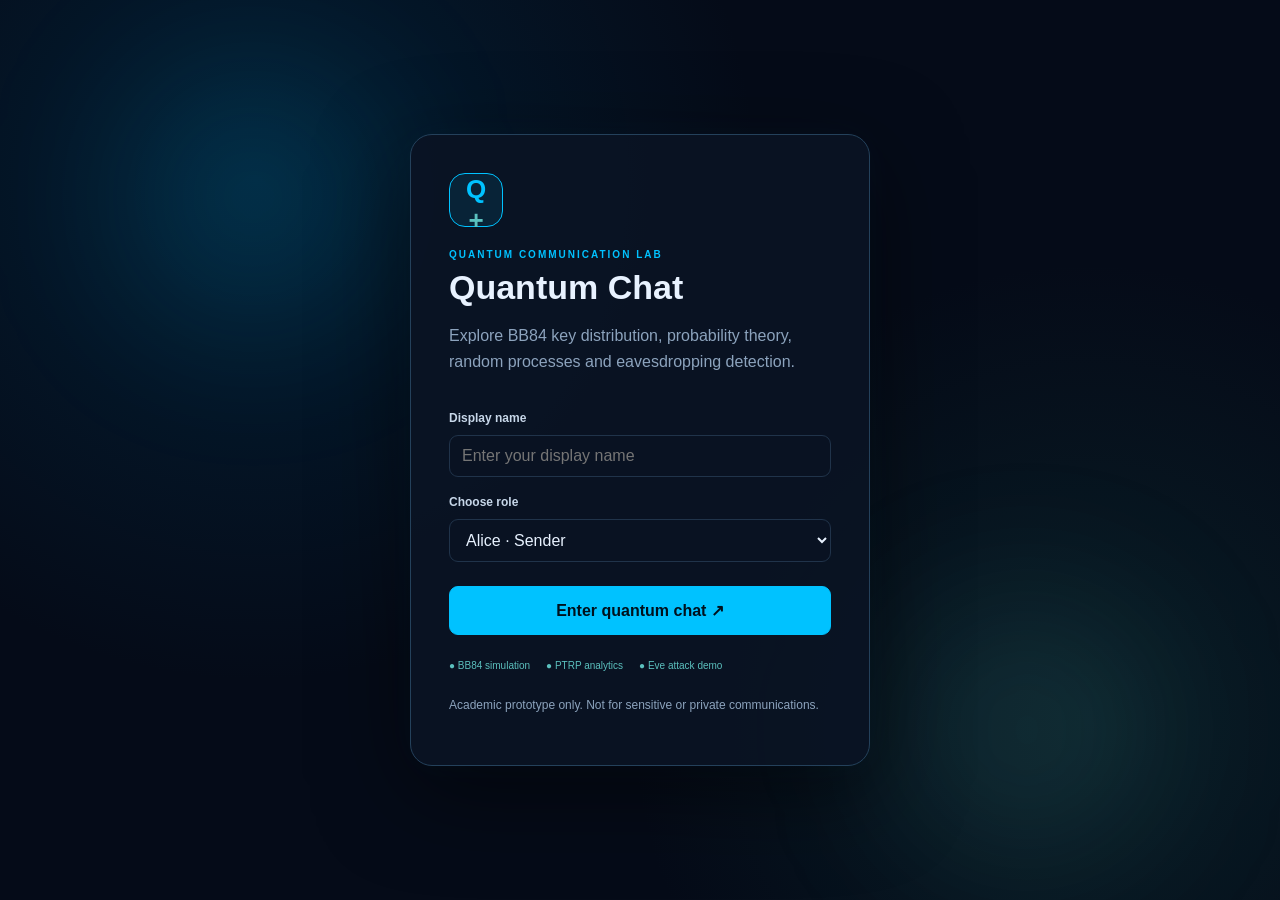
==== commit 380cf2f7: "Update index.html" ====
--- a/index.html
+++ b/index.html
@@ -1,4 +1,3 @@
-
 <!DOCTYPE html>
 <html lang="en">
 <head>
--- a/style.css
+++ b/style.css
@@ -2,26 +2,25 @@
 :root {
   --bg: #050b18;
   --panel: #0b1425;
-  --sidebar: #081225;
+  --panel2: #101d31;
+  --line: #20334a;
+  --text: #e8f2ff;
+  --muted: #8ca3bd;
   --cyan: #00c2ff;
   --teal: #5bc0be;
-  --text: #eaf5ff;
-  --muted: #91a4bd;
-  --border: #203650;
-  --red: #ff647c;
-}
-
+  --purple: #bb86fc;
+  --red: #ff5b6e;
+}
 
 * {
   box-sizing: border-box;
+}
+
+body {
   margin: 0;
-  padding: 0;
-}
-
-body {
+  background: var(--bg);
+  color: var(--text);
   font-family: Inter, "Segoe UI", Arial, sans-serif;
-  background: radial-gradient(ellipse at top, #102440, var(--bg) 65%);
-  color: var(--text);
 }
 
 button, input, select, textarea {
@@ -30,9 +29,7 @@
 
 button {
   cursor: pointer;
-  border: 0;
-  font-weight: 650;
-  transition: .2s ease;
+  transition: 0.2s ease;
 }
 
 button:hover {
@@ -41,346 +38,490 @@
 }
 
 button:disabled {
-  opacity: .55;
+  opacity: 0.5;
   cursor: wait;
-}
-
-select, input, textarea {
+  transform: none;
+}
+
+input, select, textarea {
+  color: var(--text);
+  background: #091222;
+  border: 1px solid var(--line);
+  border-radius: 9px;
+  padding: 11px 12px;
+  outline: none;
+}
+
+input:focus, select:focus, textarea:focus {
+  border-color: var(--cyan);
+  box-shadow: 0 0 0 2px #00c2ff20;
+}
+
+select option {
   background: var(--panel);
-  color: var(--text);
-  border: 1px solid var(--border);
+}
+
+a {
+  color: var(--cyan);
+}
+
+::-webkit-scrollbar {
+  width: 8px;
+  height: 8px;
+}
+
+::-webkit-scrollbar-track {
+  background: #07101e;
+}
+
+::-webkit-scrollbar-thumb {
+  background: #29445f;
+  border-radius: 8px;
+}
+
+.eyebrow {
+  color: var(--cyan);
+  font-size: 10px;
+  font-weight: 800;
+  letter-spacing: 2px;
+  margin: 0 0 8px;
+}
+
+.muted, .disclaimer {
+  color: var(--muted);
+  line-height: 1.6;
+  font-size: 12px;
+}
+
+.primary-btn, .secondary-btn, .bb84-btn, .send-btn, .danger-btn {
   border-radius: 9px;
-  padding: 11px;
-  outline: none;
-}
-
-select:focus, input:focus, textarea:focus {
-  border-color: var(--cyan);
-  box-shadow: 0 0 0 3px #00c2ff14;
-}
-
-.eyebrow {
-  font-size: 10px;
-  letter-spacing: 2px;
-  font-weight: 800;
+  font-weight: 700;
+  padding: 11px 14px;
+}
+
+.primary-btn {
+  color: #00111d;
+  background: var(--cyan);
+  border: 1px solid var(--cyan);
+}
+
+.secondary-btn {
+  color: var(--teal);
+  background: #101c2d;
+  border: 1px solid #29445a;
+  font-size: 12px;
+}
+
+.bb84-btn {
   color: var(--cyan);
-  margin-bottom: 8px;
-}
-
-.muted, .disclaimer {
-  color: var(--muted);
-  font-size: 12px;
-  line-height: 1.7;
-}
-
-.disclaimer {
-  margin-top: 16px;
-  font-size: 10px;
-}
-
-/* LOGIN PAGE */
+  background: #0b1828;
+  border: 1px solid var(--cyan);
+  white-space: nowrap;
+}
+
+.send-btn {
+  color: #00111d;
+  background: var(--cyan);
+  border: 0;
+}
+
+.danger-btn {
+  color: #ffdce0;
+  background: #3a1722;
+  border: 1px solid #773044;
+  font-size: 11px;
+  padding: 8px 10px;
+}
+
+.danger-btn.armed {
+  background: #57202b;
+  border-color: var(--red);
+  box-shadow: 0 0 15px #ff5b6e30;
+}
+
+/* Login page */
 
 .login-body {
   min-height: 100vh;
   display: grid;
   place-items: center;
-  padding: 22px;
+  overflow-x: hidden;
+  padding: 24px;
+  background:
+    radial-gradient(circle at 20% 20%, #003b5c65, transparent 40%),
+    radial-gradient(circle at 85% 80%, #134e4a45, transparent 35%),
+    var(--bg);
+  position: relative;
+}
+
+.login-glow {
+  position: fixed;
+  width: 250px;
+  height: 250px;
+  border-radius: 50%;
+  filter: blur(80px);
+  pointer-events: none;
+}
+
+.glow-one {
+  background: #00c2ff22;
+  top: 8%;
+  left: 10%;
+}
+
+.glow-two {
+  background: #5bc0be20;
+  bottom: 5%;
+  right: 10%;
 }
 
 .login-card {
-  width: min(460px, 100%);
+  position: relative;
+  width: min(100%, 460px);
   padding: 38px;
-  border-radius: 24px;
-  background: #081225ed;
-  border: 1px solid #00c2ff45;
-  box-shadow: 0 25px 100px #0008, 0 0 45px #00c2ff0d;
+  background: #0a1424eF;
+  border: 1px solid #24415b;
+  border-radius: 22px;
+  box-shadow: 0 25px 90px #0008, 0 0 35px #00c2ff0b;
 }
 
 .brand-mark {
+  width: 54px;
+  height: 54px;
   display: grid;
   place-items: center;
-  width: 54px;
-  height: 54px;
   border-radius: 16px;
-  background: linear-gradient(135deg, var(--cyan), var(--teal));
-  color: #04131c;
+  background: #00c2ff17;
+  border: 1px solid var(--cyan);
+  color: var(--cyan);
+  font-size: 26px;
   font-weight: 900;
-  font-size: 23px;
-  margin-bottom: 24px;
+  margin-bottom: 22px;
+}
+
+.brand-mark span {
+  color: var(--teal);
 }
 
 .login-card h1 {
   font-size: 34px;
-  margin: 8px 0;
+  margin: 0 0 12px;
 }
 
 .login-subtitle {
   color: var(--muted);
-  font-size: 13px;
-  line-height: 1.7;
-  margin-bottom: 22px;
-}
-
-.login-card label, .sidebar label {
-  display: block;
-  font-size: 11px;
-  color: var(--muted);
-  margin: 13px 0 7px;
+  line-height: 1.65;
+  margin-bottom: 28px;
+}
+
+.login-card form {
+  display: grid;
+  gap: 10px;
+}
+
+.login-card label, .field-label {
+  color: #c7d7e9;
+  font-size: 12px;
+  font-weight: 700;
+  margin-top: 8px;
 }
 
 .login-card input, .login-card select {
   width: 100%;
 }
 
-.primary-btn {
-  background: linear-gradient(135deg, var(--cyan), var(--teal));
-  color: #04131c;
-  border-radius: 10px;
-  padding: 12px 16px;
-}
-
 .login-button {
   width: 100%;
-  margin-top: 22px;
-}
-
-/* MAIN APP */
+  margin-top: 14px;
+  padding: 14px;
+}
+
+.login-features {
+  display: flex;
+  flex-wrap: wrap;
+  gap: 10px 16px;
+  color: var(--teal);
+  font-size: 10px;
+  margin-top: 25px;
+}
+
+.login-card .disclaimer {
+  margin-top: 25px;
+}
+
+/* Main application layout */
+
+.chat-page {
+  height: 100vh;
+  overflow: hidden;
+  padding: 18px;
+  background:
+    radial-gradient(circle at 50% 0%, #0d2d4550, transparent 45%),
+    var(--bg);
+}
 
 .app-container {
-  width: 96vw;
-  height: 92vh;
-  max-width: 1600px;
-  margin: 4vh auto;
-  display: flex;
+  display: flex;
+  width: 100%;
+  max-width: 1800px;
+  height: calc(100vh - 36px);
+  margin: auto;
   overflow: hidden;
-  border: 1px solid #00c2ff35;
-  border-radius: 20px;
-  background: #050b18ed;
-  box-shadow: 0 0 60px #00c2ff0b;
-}
+  border: 1px solid #233c55;
+  border-radius: 18px;
+  background: #091323;
+  box-shadow: 0 20px 80px #0006;
+}
+
+/* Left sidebar */
 
 .sidebar {
-  width: 265px;
-  flex-shrink: 0;
+  width: 255px;
+  min-width: 230px;
   display: flex;
   flex-direction: column;
-  background: var(--sidebar);
-  border-right: 1px solid var(--border);
+  background: #08111f;
+  border-right: 1px solid var(--line);
 }
 
 .sidebar-header {
-  padding: 20px;
-  border-bottom: 1px solid var(--border);
+  padding: 22px 18px;
+  border-bottom: 1px solid var(--line);
 }
 
 .sidebar-header h2 {
+  margin: 0 0 22px;
   font-size: 19px;
-  margin-bottom: 18px;
-}
-
-.sidebar select {
+}
+
+.sidebar-header select {
   width: 100%;
+  margin: 7px 0 12px;
 }
 
 .contact {
   display: flex;
   align-items: center;
-  gap: 12px;
+  gap: 10px;
   flex-wrap: wrap;
   padding: 16px;
-  border-bottom: 1px solid #18283d;
+  border-bottom: 1px solid #1c2b3d;
 }
 
 .avatar {
+  width: 40px;
+  height: 40px;
+  flex: 0 0 40px;
   display: grid;
   place-items: center;
-  width: 43px;
-  height: 43px;
-  flex-shrink: 0;
+  color: #00111d;
+  background: var(--cyan);
   border-radius: 50%;
-  background: var(--cyan);
-  color: #04131c;
-  font-weight: 850;
-}
-
-.online-dot {
-  display: block;
-  margin-top: 5px;
-  font-size: 10px;
-  color: var(--teal);
+  font-weight: 900;
+}
+
+.info {
+  display: flex;
+  flex: 1;
+  min-width: 80px;
+  flex-direction: column;
+  gap: 5px;
+}
+
+.info strong {
+  font-size: 13px;
+}
+
+.info small {
+  color: var(--muted);
+  font-size: 10px;
 }
 
 .eve-avatar {
-  background: #8d253b;
   color: white;
-}
-
-#eve-state {
-  display: block;
-  color: var(--muted);
-  font-size: 10px;
-  margin-top: 5px;
-}
-
-.danger-btn {
+  background: #77385f;
+}
+
+.eve-contact {
+  align-items: center;
+}
+
+.eve-contact .danger-btn {
   width: 100%;
-  padding: 10px;
-  background: #ff647c12;
-  color: var(--red);
-  border: 1px solid #ff647c65;
-  border-radius: 9px;
-  font-size: 11px;
-}
-
-.danger-btn.armed {
-  background: #ff647c2b;
 }
 
 .sidebar-bottom {
   margin-top: auto;
-  padding: 16px;
-  border-top: 1px solid var(--border);
-  color: var(--muted);
-  font-size: 11px;
-  line-height: 1.8;
-}
-
-/* CHAT WINDOW */
+  padding: 17px;
+  border-top: 1px solid var(--line);
+}
+
+.sidebar-bottom p {
+  color: var(--muted);
+  font-size: 10px;
+  margin-bottom: 0;
+}
+
+.status-pill {
+  display: flex;
+  align-items: center;
+  gap: 8px;
+  font-size: 10px;
+  color: var(--muted);
+}
+
+.status-dot {
+  width: 7px;
+  height: 7px;
+  background: #d8a34b;
+  border-radius: 50%;
+}
+
+#connection-state.connected {
+  color: var(--teal);
+}
+
+#connection-state.connected + .status-dot {
+  background: var(--teal);
+}
+
+/* Chat area */
 
 .chat-window {
+  display: flex;
+  flex: 1;
+  flex-direction: column;
   min-width: 0;
-  flex: 1;
-  display: flex;
-  flex-direction: column;
+  background: #0a1423;
 }
 
 .chat-header {
   display: flex;
-  align-items: center;
   justify-content: space-between;
-  gap: 14px;
-  flex-wrap: wrap;
-  padding: 18px 20px;
-  background: #060d1a;
-  border-bottom: 1px solid var(--border);
-}
-
-.chat-header h2 {
-  font-size: 17px;
-  margin-bottom: 5px;
-}
-
-.chat-header small {
-  color: var(--muted);
-  font-size: 11px;
-}
-
-.header-actions {
-  display: flex;
-  gap: 8px;
   align-items: center;
   flex-wrap: wrap;
+  gap: 15px;
+  padding: 20px 22px;
+  background: #0c192a;
+  border-bottom: 1px solid var(--line);
+}
+
+.chat-header h2 {
+  font-size: 18px;
+  margin: 0 0 5px;
+}
+
+.chat-header small {
+  color: var(--muted);
+}
+
+.header-actions {
+  display: flex;
+  align-items: center;
+  flex-wrap: wrap;
+  gap: 7px;
 }
 
 .key-status {
   display: inline-block;
-  background: #152338;
-  color: var(--muted);
-  border: 1px solid var(--border);
-  border-radius: 30px;
-  padding: 9px 12px;
-  font: 700 10px monospace;
+  padding: 8px 10px;
+  color: var(--muted);
+  background: #07101e;
+  border: 1px solid var(--line);
+  border-radius: 8px;
+  font-family: monospace;
+  font-size: 10px;
 }
 
 .key-status.key-ready {
-  background: var(--teal);
-  color: #04131c;
-  border-color: var(--teal);
-}
-
-.secondary-btn, .bb84-btn {
-  padding: 10px 12px;
-  background: #101f34;
-  border: 1px solid #2b4564;
-  color: #d9f5ff;
-  border-radius: 9px;
-  font-size: 11px;
-}
-
-.bb84-btn {
   color: var(--teal);
-  border-color: var(--cyan);
+  border-color: #286e69;
+}
+
+.key-status.key-warning {
+  color: #ffb0b9;
+  border-color: var(--red);
 }
 
 .notice-banner {
-  padding: 9px 15px;
-  background: #f4bd500b;
-  color: #b7c6d9;
-  border-bottom: 1px solid #f4bd5020;
-  font-size: 10px;
-  line-height: 1.6;
+  padding: 10px 20px;
+  color: #a9c4d7;
+  background: #00c2ff08;
+  border-bottom: 1px solid #173048;
+  font-size: 10px;
+  line-height: 1.5;
 }
 
 .chat-box {
   flex: 1;
-  min-height: 0;
   overflow-y: auto;
+  padding: 20px;
   display: flex;
   flex-direction: column;
-  gap: 4px;
-  padding: 20px;
+  gap: 12px;
+}
+
+.system-msg {
+  align-self: center;
+  max-width: 90%;
+  text-align: center;
+  padding: 8px 13px;
+  border: 1px solid #21364c;
+  border-radius: 12px;
+  background: #0b1b2c;
+  color: #9cb6cb;
+  font-size: 11px;
+  line-height: 1.5;
+}
+
+.system-msg.alert {
+  color: #ffb2bd;
+  border-color: #80394b;
 }
 
 .message {
-  max-width: 76%;
+  max-width: min(75%, 560px);
   padding: 12px 14px;
-  border-radius: 14px;
-  margin-bottom: 10px;
+  border: 1px solid #263a50;
+  border-radius: 13px;
+  background: #101e30;
   overflow-wrap: anywhere;
-  animation: appear .2s ease;
-}
-
-@keyframes appear {
-  from { opacity: 0; transform: translateY(7px); }
-  to { opacity: 1; transform: translateY(0); }
-}
-
-.sent {
+}
+
+.message.sent {
   align-self: flex-end;
-  background: #00c2ff17;
-  border: 1px solid #00c2ff65;
+  background: #0a2a3a;
+  border-color: #15516a;
   border-bottom-right-radius: 3px;
 }
 
-.received {
+.message.received {
   align-self: flex-start;
-  background: #5bc0be16;
-  border: 1px solid #5bc0be65;
   border-bottom-left-radius: 3px;
 }
 
 .message-meta {
   display: flex;
   justify-content: space-between;
-  gap: 18px;
+  gap: 25px;
   margin-bottom: 7px;
-  color: #a9c2db;
+  color: var(--teal);
   font-size: 10px;
 }
 
 .message-meta time {
-  color: #7188a5;
+  color: var(--muted);
 }
 
 .message-text {
   white-space: pre-wrap;
   line-height: 1.5;
-  font-size: 14px;
+  font-size: 13px;
 }
 
 .payload-details {
-  margin-top: 9px;
-  color: var(--teal);
+  margin-top: 10px;
+  color: var(--muted);
   font-size: 10px;
 }
 
@@ -390,28 +531,17 @@
 
 .payload-details code {
   display: block;
+  max-height: 100px;
+  overflow: auto;
+  margin-top: 7px;
   white-space: pre-wrap;
   overflow-wrap: anywhere;
-  margin-top: 7px;
-  color: var(--muted);
-}
-
-.system-msg {
-  align-self: center;
-  max-width: 90%;
-  margin: 12px auto;
-  padding: 9px 15px;
-  border: 1px solid #00c2ff50;
-  border-radius: 20px;
-  background: #00c2ff0a;
-  color: #9be6ff;
-  text-align: center;
-  font-size: 11px;
+  color: var(--cyan);
 }
 
 .typing-indicator {
   display: none;
-  padding: 5px 20px;
+  padding: 5px 20px 10px;
   color: var(--teal);
   font-size: 11px;
 }
@@ -419,82 +549,67 @@
 .input-area {
   display: flex;
   align-items: center;
-  gap: 9px;
-  padding: 14px;
-  background: #050b18;
-  border-top: 1px solid #1b4261;
-}
-
-textarea#msg-input {
+  gap: 10px;
+  padding: 15px;
+  border-top: 1px solid var(--line);
+  background: #08111f;
+}
+
+.input-area textarea {
   flex: 1;
-  min-width: 0;
-  height: 45px;
+  min-width: 40px;
+  height: 44px;
   resize: vertical;
-  font-size: 13px;
-}
-
-.send-btn {
-  background: linear-gradient(135deg, var(--cyan), var(--teal));
-  color: #04131c;
-  border-radius: 10px;
-  padding: 12px 16px;
-}
-
-/* ENCRYPTION LOGS */
+  max-height: 120px;
+}
+
+/* Crypto log sidebar */
 
 .crypto-sidebar {
   display: flex;
   flex-direction: column;
   width: 0;
-  flex-shrink: 0;
+  min-width: 0;
   overflow: hidden;
-  background: #07101f;
-  border-left: 1px solid var(--border);
-  transition: width .25s ease;
+  background: #08111f;
+  border-left: 0 solid var(--line);
+  transition: width 0.25s ease;
 }
 
 .crypto-sidebar.open {
-  width: 340px;
+  width: 310px;
+  min-width: 270px;
+  border-left-width: 1px;
 }
 
 .log-header {
   display: flex;
+  justify-content: space-between;
   align-items: center;
-  justify-content: space-between;
-  padding: 18px 14px;
-  border-bottom: 1px solid var(--border);
-  white-space: nowrap;
+  padding: 18px;
+  border-bottom: 1px solid var(--line);
 }
 
 .log-header h3 {
-  font-size: 14px;
-}
-
-.icon-close {
-  background: transparent;
-  color: var(--muted);
-  font-size: 25px;
-  padding: 4px 9px;
+  margin: 0;
+  font-size: 16px;
 }
 
 .crypto-log-content {
+  flex: 1;
+  overflow: auto;
   padding: 12px;
-  overflow: auto;
 }
 
 .log-entry {
   padding: 12px;
   margin-bottom: 12px;
-  background: var(--panel);
-  border: 1px solid var(--border);
   border-left: 3px solid var(--cyan);
-  border-radius: 9px;
-  white-space: normal;
+  border-radius: 7px;
+  background: #101b2a;
+  font-family: monospace;
+  font-size: 10px;
   overflow-wrap: anywhere;
-}
-
-.log-entry strong {
-  font: 700 10px monospace;
 }
 
 .log-entry table {
@@ -504,242 +619,231 @@
 }
 
 .log-entry th, .log-entry td {
+  padding: 5px;
+  border-bottom: 1px solid #233247;
   text-align: left;
-  vertical-align: top;
-  padding: 6px 3px;
-  border-bottom: 1px solid var(--border);
-  font-size: 10px;
-  overflow-wrap: anywhere;
+  font-size: 10px;
 }
 
 .log-entry th {
   color: var(--muted);
-  font-weight: 500;
-}
-
-.log-entry td {
-  color: var(--text);
-}
-
-/* MODALS */
+}
+
+/* Modals */
 
 .modal {
   display: none;
   position: fixed;
-  z-index: 1000;
   inset: 0;
+  z-index: 10000;
   overflow: auto;
-  padding: 20px 0;
-  background: #020611eF;
+  padding: 25px 0;
+  background: #020711eF;
   backdrop-filter: blur(9px);
 }
 
 .modal-content {
-  width: 94%;
-  max-width: 1100px;
-  margin: 2vh auto;
+  width: min(92%, 1050px);
+  margin: 2% auto;
   padding: 25px;
-  background: #081225;
-  border: 1px solid #234260;
-  border-radius: 18px;
-  box-shadow: 0 25px 100px #000a;
+  border: 1px solid #176184;
+  border-radius: 17px;
+  background: #0b1424;
+  box-shadow: 0 0 35px #00c2ff13;
 }
 
 .modal-heading {
   display: flex;
   justify-content: space-between;
-  gap: 15px;
-  margin-bottom: 12px;
+  align-items: center;
+  gap: 20px;
 }
 
 .modal-heading h2 {
-  font-size: clamp(20px, 3vw, 28px);
+  font-size: 22px;
+  margin: 0;
+}
+
+.icon-close {
+  width: 36px;
+  height: 36px;
+  color: var(--muted);
+  background: #152338;
+  border: 1px solid #2a3e55;
+  border-radius: 9px;
+  font-size: 24px;
 }
 
 .table-container {
+  width: 100%;
   max-height: 350px;
   overflow: auto;
-  margin-top: 20px;
-  border: 1px solid var(--border);
-  border-radius: 10px;
+  margin: 20px 0;
+  border: 1px solid var(--line);
+  border-radius: 9px;
 }
 
 #bb84Table {
-  min-width: 720px;
-  width: 100%;
+  width: max-content;
+  min-width: 100%;
   border-collapse: collapse;
+}
+
+#bb84Table th, #bb84Table td {
+  padding: 10px;
+  text-align: center;
+  border-bottom: 1px solid #1c2b3d;
+  font-family: monospace;
+  font-size: 11px;
 }
 
 #bb84Table th {
   position: sticky;
   left: 0;
+  z-index: 1;
   min-width: 115px;
-  background: #0b172a;
   text-align: left;
-  color: var(--text);
-}
-
-#bb84Table td, #bb84Table th {
-  padding: 9px 7px;
-  border-bottom: 1px solid #1b2b40;
-  text-align: center;
-  font: 12px monospace;
-}
-
-#bb84Table th {
-  text-align: left;
-}
-
-#bb84Table td.good { color: var(--teal); }
-#bb84Table td.bad { color: var(--red); }
-#bb84Table td.dim { color: #35465d; }
-#bb84Table td.cyan { color: var(--cyan); }
-#bb84Table td.purple { color: #c5a3ff; }
+  color: #c8d9ea;
+  background: #111f32;
+}
+
+#bb84Table td.cyan {
+  color: var(--cyan);
+}
+
+#bb84Table td.teal, #bb84Table td.good {
+  color: var(--teal);
+}
+
+#bb84Table td.purple {
+  color: var(--purple);
+}
+
+#bb84Table td.bad {
+  color: var(--red);
+}
+
+#bb84Table td.dim {
+  color: #506278;
+}
 
 .modal-status {
-  padding: 16px 0;
   color: var(--teal);
-  text-align: center;
-  font: 600 12px monospace;
+  font-size: 12px;
+  line-height: 1.6;
 }
 
 .key-result {
-  display: flex;
-  flex-direction: column;
-  gap: 7px;
-  padding: 14px;
-  border-radius: 10px;
-  background: #5bc0be12;
+  padding: 12px;
+  border: 1px solid #245b59;
+  border-radius: 8px;
+  background: #5bc0be0b;
   color: var(--teal);
-  text-align: center;
-}
-
-.key-result span {
-  color: var(--muted);
   font-size: 12px;
+  line-height: 1.6;
+  overflow-wrap: anywhere;
 }
 
 .key-result.security-fail {
-  background: #ff647c18;
-  color: var(--red);
-}
-
-/* PTRP ANALYTICS */
+  color: #ffb2bd;
+  border-color: #773044;
+  background: #ff5b6e0d;
+}
+
+/* Analytics dashboard */
 
 .analytics-controls {
   display: flex;
   align-items: center;
   flex-wrap: wrap;
-  gap: 12px;
-  padding: 14px;
-  margin: 20px 0;
-  background: var(--panel);
-  border: 1px solid var(--border);
-  border-radius: 12px;
+  gap: 10px;
+  padding: 15px 0;
 }
 
 .analytics-controls label {
+  color: var(--muted);
   font-size: 12px;
-  color: #b8c9dc;
-}
-
-.analytics-controls select {
-  width: auto;
 }
 
 .check-label {
   display: flex;
   align-items: center;
-  gap: 8px;
-}
-
-.check-label input {
-  accent-color: var(--cyan);
+  gap: 7px;
 }
 
 .metric-grid {
   display: grid;
   grid-template-columns: repeat(4, minmax(0, 1fr));
-  gap: 10px;
-  margin: 14px 0;
+  gap: 12px;
+  margin: 10px 0 18px;
 }
 
 .metric-card {
   min-width: 0;
-  padding: 15px;
-  background: linear-gradient(145deg, #101f34, var(--panel));
-  border: 1px solid var(--border);
-  border-radius: 12px;
-}
-
-.metric-card span {
+  padding: 16px;
+  border: 1px solid var(--line);
+  border-radius: 11px;
+  background: #0e1b2d;
+}
+
+.metric-card span, .metric-card small {
   display: block;
-  min-height: 30px;
-  color: var(--muted);
-  font-size: 11px;
+  color: var(--muted);
+  font-size: 10px;
   line-height: 1.5;
 }
 
 .metric-card strong {
   display: block;
-  margin: 8px 0;
-  color: var(--teal);
-  font-size: 25px;
+  margin: 12px 0;
+  color: var(--cyan);
+  font-size: 23px;
   overflow-wrap: anywhere;
-}
-
-.metric-card small {
-  color: #7188a5;
-  font-size: 10px;
 }
 
 .charts-grid {
   display: grid;
   grid-template-columns: repeat(2, minmax(0, 1fr));
-  gap: 12px;
-  margin-top: 12px;
+  gap: 13px;
 }
 
 .chart-card {
   min-width: 0;
-  padding: 15px;
-  background: var(--panel);
-  border: 1px solid var(--border);
-  border-radius: 12px;
+  padding: 14px;
+  border: 1px solid var(--line);
+  border-radius: 11px;
+  background: #0d1929;
 }
 
 .chart-card h3 {
+  margin: 0 0 6px;
   font-size: 13px;
-  margin-bottom: 5px;
 }
 
 .chart-card p {
   color: var(--muted);
   font-size: 10px;
-  margin-bottom: 12px;
+  line-height: 1.5;
 }
 
 .chart-card canvas {
   display: block;
   width: 100%;
-  height: 220px;
+  height: 210px;
 }
 
 .formula-list {
   display: grid;
-  gap: 8px;
-  margin-top: 14px;
+  gap: 10px;
+  margin-top: 15px;
 }
 
 .formula-list div {
   display: flex;
-  align-items: center;
   justify-content: space-between;
-  flex-wrap: wrap;
-  gap: 8px;
-  padding: 9px;
-  border-radius: 8px;
-  background: #101f34;
+  gap: 10px;
+  padding-bottom: 8px;
+  border-bottom: 1px solid #1c2c40;
 }
 
 .formula-list span {
@@ -753,121 +857,205 @@
 }
 
 .experiment-summary {
-  padding: 13px;
+  padding: 14px;
   margin-top: 15px;
-  border: 1px solid #00c2ff40;
-  border-radius: 10px;
   background: #00c2ff0a;
-  color: #bcecff;
-  font-size: 11px;
-  line-height: 1.8;
-}
-
-/* NOTIFICATIONS */
+  border: 1px solid #1a455b;
+  border-radius: 9px;
+  color: #b8d7eb;
+  font-size: 12px;
+  line-height: 1.7;
+  overflow-wrap: anywhere;
+}
+
+/* Toast */
 
 .toast {
   position: fixed;
-  z-index: 2000;
-  top: -120px;
+  top: 18px;
   left: 50%;
-  transform: translateX(-50%);
-  max-width: 90vw;
-  padding: 14px 22px;
+  z-index: 20000;
+  width: max-content;
+  max-width: calc(100% - 30px);
+  padding: 13px 20px;
+  border: 1px solid #176184;
   border-radius: 30px;
-  background: #10223a;
-  border: 1px solid var(--cyan);
-  color: white;
+  background: #0c1b2e;
+  color: var(--text);
+  box-shadow: 0 5px 30px #0008;
+  opacity: 0;
+  pointer-events: none;
+  transform: translate(-50%, -25px);
+  transition: opacity 0.2s, transform 0.2s;
   font-size: 12px;
-  box-shadow: 0 10px 40px #0008;
-  transition: top .3s ease;
 }
 
 .toast.show {
-  top: 18px;
-}
-
-/* MOBILE */
-
-@media (max-width: 1000px) {
-  .sidebar { width: 220px; }
-  .metric-grid { grid-template-columns: repeat(2, minmax(0, 1fr)); }
-  .crypto-sidebar.open { width: 300px; }
-}
-
-@media (max-width: 700px) {
+  opacity: 1;
+  transform: translate(-50%, 0);
+}
+
+/* Responsive layout */
+
+@media (max-width: 1100px) {
+  .sidebar {
+    width: 215px;
+    min-width: 200px;
+  }
+
+  .header-actions {
+    gap: 5px;
+  }
+
+  .header-actions .secondary-btn {
+    padding: 8px;
+    font-size: 10px;
+  }
+
+  .metric-grid {
+    grid-template-columns: repeat(2, minmax(0, 1fr));
+  }
+}
+
+@media (max-width: 760px) {
+  .chat-page {
+    height: 100dvh;
+    padding: 0;
+  }
+
   .app-container {
+    height: 100dvh;
+    border-radius: 0;
+    border: 0;
+  }
+
+  .sidebar {
+    width: 76px;
+    min-width: 76px;
+  }
+
+  .sidebar-header {
+    padding: 12px 7px;
+  }
+
+  .sidebar-header h2,
+  .sidebar-header .eyebrow,
+  .sidebar-header .field-label,
+  .sidebar-bottom p,
+  .sidebar-bottom .status-pill,
+  .contact .info,
+  .eve-contact .danger-btn {
+    display: none;
+  }
+
+  .sidebar-header select {
+    padding: 8px 2px;
+    font-size: 10px;
+  }
+
+  .contact {
+    justify-content: center;
+    padding: 12px 4px;
+  }
+
+  .avatar {
+    width: 38px;
+    height: 38px;
+    flex-basis: 38px;
+    margin: 0;
+  }
+
+  .sidebar-bottom {
+    padding: 10px 3px;
+  }
+
+  .chat-header {
+    padding: 13px;
+  }
+
+  .chat-header h2 {
+    font-size: 14px;
+  }
+
+  .header-actions {
     width: 100%;
-    height: 100dvh;
-    margin: 0;
-    border: 0;
-    border-radius: 0;
-    flex-direction: column;
-  }
-
-  .sidebar {
-    width: 100%;
-    flex-shrink: 0;
-    display: block;
-    max-height: 180px;
-    overflow: auto;
-  }
-
-  .sidebar-header {
-    padding: 10px 12px;
-    display: grid;
-    grid-template-columns: 1fr 1fr;
-    gap: 5px 10px;
-  }
-
-  .sidebar-header .eyebrow,
-  .sidebar-header h2 {
-    grid-column: 1 / -1;
-    margin: 0;
-  }
-
-  .sidebar-header h2 { font-size: 15px; }
-  .sidebar label { margin: 4px 0; }
-  .sidebar select { padding: 7px; }
-  .contact, .sidebar-bottom { display: none; }
-
-  .chat-window { flex: 1; min-height: 0; }
-  .chat-header { padding: 10px; }
-  .chat-header h2 { font-size: 14px; }
-  .header-actions { max-width: 65%; justify-content: flex-end; }
-  .key-status { width: 100%; text-align: center; }
-  .secondary-btn { padding: 7px; font-size: 9px; }
-  .notice-banner { padding: 7px 10px; }
-  .chat-box { padding: 12px; }
-  .message { max-width: 90%; }
-  .input-area { padding: 9px; gap: 6px; }
-  .bb84-btn, .send-btn { padding: 10px 8px; font-size: 9px; }
-  textarea#msg-input { height: 42px; padding: 10px; }
+  }
+
+  .header-actions .secondary-btn {
+    flex: 1;
+  }
+
+  .key-status {
+    max-width: 100%;
+    overflow-wrap: anywhere;
+  }
+
+  .input-area {
+    flex-wrap: wrap;
+    padding: 10px;
+  }
+
+  .input-area textarea {
+    order: 1;
+    flex-basis: 100%;
+  }
+
+  .input-area button {
+    flex: 1;
+    padding: 10px 6px;
+    font-size: 10px;
+  }
+
+  .chat-box {
+    padding: 12px;
+  }
+
+  .message {
+    max-width: 90%;
+  }
 
   .crypto-sidebar.open {
-    position: absolute;
-    z-index: 30;
+    position: fixed;
     top: 0;
     right: 0;
     bottom: 0;
-    width: min(90vw, 360px);
-    box-shadow: -20px 0 60px #000;
-  }
-
-  .modal-content { padding: 15px; }
-  .metric-grid { grid-template-columns: repeat(2, minmax(0, 1fr)); }
-  .charts-grid { grid-template-columns: 1fr; }
-  .analytics-controls { align-items: stretch; }
-  .analytics-controls label,
-  .analytics-controls select,
-  .analytics-controls button { width: 100%; }
-
-  .login-card { padding: 28px 22px; }
-  .login-card h1 { font-size: 29px; }
+    z-index: 15000;
+    width: min(85vw, 350px);
+    min-width: 0;
+    box-shadow: -15px 0 40px #0009;
+  }
+
+  .charts-grid {
+    grid-template-columns: 1fr;
+  }
+
+  .modal-content {
+    width: 96%;
+    padding: 15px;
+    margin: 2% auto;
+  }
+
+  .modal-heading h2 {
+    font-size: 18px;
+  }
+
+  .metric-card {
+    padding: 10px;
+  }
+
+  .metric-card strong {
+    font-size: 19px;
+  }
+
+  .login-card {
+    padding: 25px;
+  }
 }
 
 @media (prefers-reduced-motion: reduce) {
   *, *::before, *::after {
-    animation-duration: .01ms !important;
-    transition-duration: .01ms !important;
-  }
-}
+    scroll-behavior: auto !important;
+    transition-duration: 0.01ms !important;
+    animation-duration: 0.01ms !important;
+  }
+}
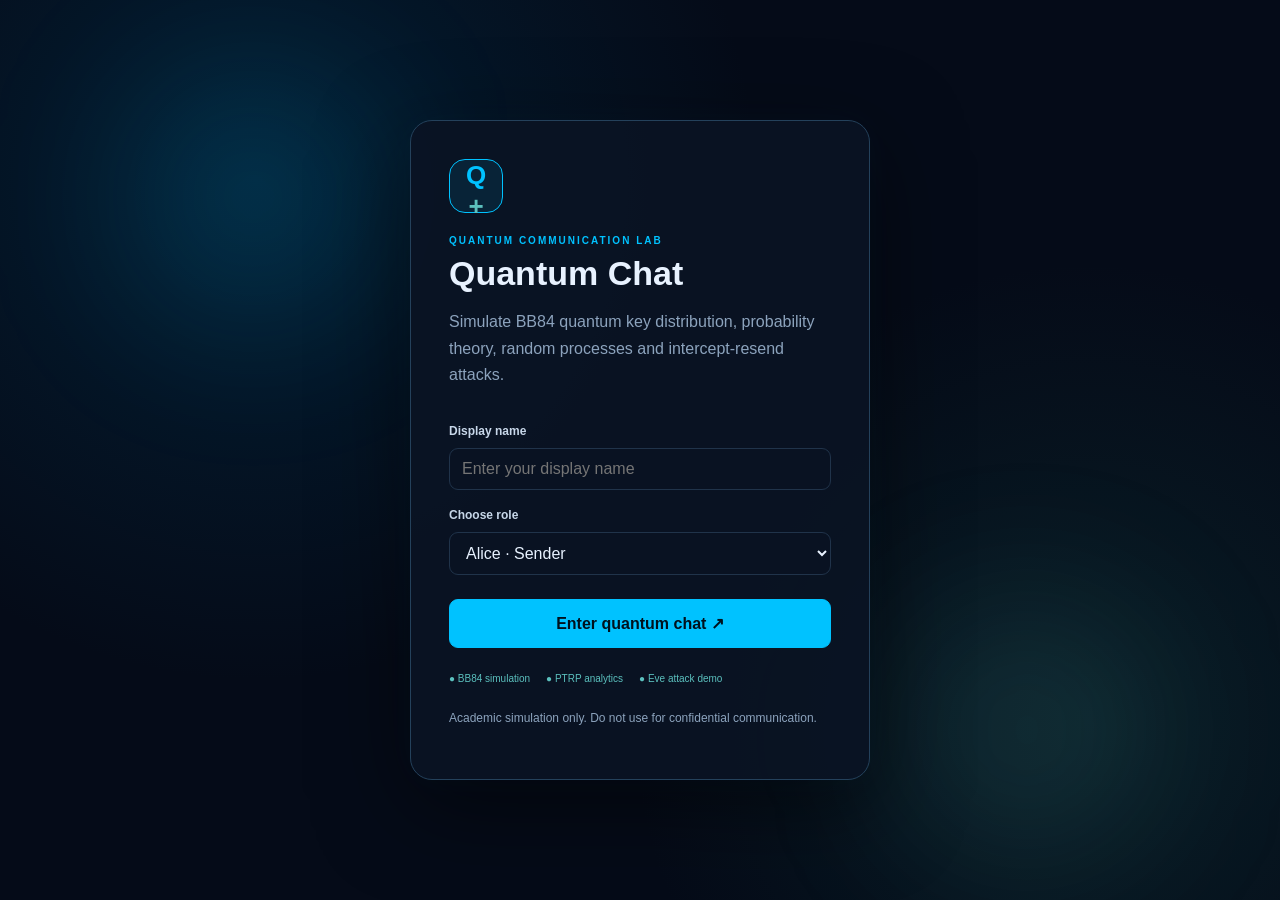
==== commit 312a1402: "Update index.html" ====
--- a/index.html
+++ b/index.html
@@ -1,10 +1,11 @@
+
 <!DOCTYPE html>
 <html lang="en">
 <head>
   <meta charset="UTF-8">
   <meta name="viewport" content="width=device-width, initial-scale=1">
   <meta name="theme-color" content="#050b18">
-  <title>Quantum Chat | BB84 Lab</title>
+  <title>Quantum Chat | BB84 PTRP Lab</title>
   <link rel="stylesheet" href="style.css">
 </head>
 <body class="login-body">
@@ -16,13 +17,14 @@
     <p class="eyebrow">QUANTUM COMMUNICATION LAB</p>
     <h1>Quantum Chat</h1>
     <p class="login-subtitle">
-      Explore BB84 key distribution, probability theory, random processes
-      and eavesdropping detection.
+      Simulate BB84 quantum key distribution, probability theory,
+      random processes and intercept-resend attacks.
     </p>
 
     <form id="login-form">
       <label for="username">Display name</label>
-      <input id="username" maxlength="32" placeholder="Enter your display name"
+      <input id="username" maxlength="32"
+             placeholder="Enter your display name"
              autocomplete="nickname" required>
 
       <label for="login-role">Choose role</label>
@@ -43,7 +45,7 @@
     </div>
 
     <p class="disclaimer">
-      Academic prototype only. Not for sensitive or private communications.
+      Academic simulation only. Do not use for confidential communication.
     </p>
   </main>
 
--- a/style.css
+++ b/style.css
@@ -1,4 +1,3 @@
-
 :root {
   --bg: #050b18;
   --panel: #0b1425;
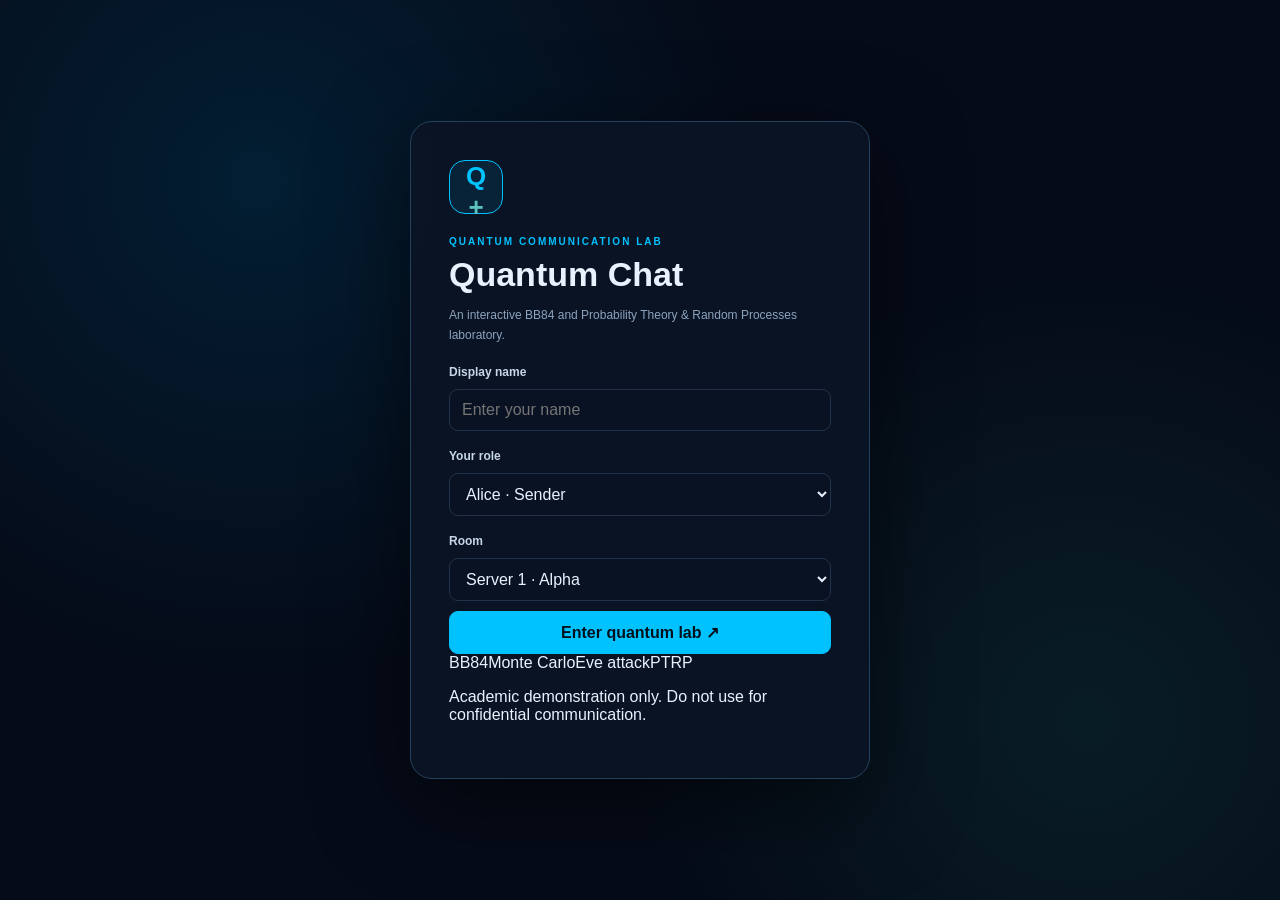
==== commit b2cf1bd5: "Update index.html" ====
--- a/index.html
+++ b/index.html
@@ -1,72 +1,63 @@
 
-<!DOCTYPE html>
+<!doctype html>
 <html lang="en">
 <head>
-  <meta charset="UTF-8">
-  <meta name="viewport" content="width=device-width, initial-scale=1">
-  <meta name="theme-color" content="#050b18">
-  <title>Quantum Chat | BB84 PTRP Lab</title>
+  <meta charset="utf-8">
+  <meta name="viewport" content="width=device-width,initial-scale=1">
+  <meta name="theme-color" content="#07111f">
+  <title>Quantum Chat | BB84 Lab</title>
   <link rel="stylesheet" href="style.css">
 </head>
 <body class="login-body">
-  <div class="login-glow glow-one"></div>
-  <div class="login-glow glow-two"></div>
-
   <main class="login-card">
     <div class="brand-mark">Q<span>+</span></div>
     <p class="eyebrow">QUANTUM COMMUNICATION LAB</p>
     <h1>Quantum Chat</h1>
-    <p class="login-subtitle">
-      Simulate BB84 quantum key distribution, probability theory,
-      random processes and intercept-resend attacks.
+    <p class="muted">
+      An interactive BB84 and Probability Theory & Random Processes laboratory.
     </p>
 
     <form id="login-form">
-      <label for="username">Display name</label>
-      <input id="username" maxlength="32"
-             placeholder="Enter your display name"
-             autocomplete="nickname" required>
+      <label for="display-name">Display name</label>
+      <input id="display-name" maxlength="32" placeholder="Enter your name" required>
 
-      <label for="login-role">Choose role</label>
+      <label for="login-role">Your role</label>
       <select id="login-role">
         <option value="Alice">Alice · Sender</option>
         <option value="Bob">Bob · Receiver</option>
       </select>
 
-      <button class="primary-btn login-button" type="submit">
-        Enter quantum chat ↗
-      </button>
+      <label for="login-room">Room</label>
+      <select id="login-room">
+        <option value="server_1">Server 1 · Alpha</option>
+        <option value="server_2">Server 2 · Beta</option>
+        <option value="server_3">Server 3 · Gamma</option>
+        <option value="server_4">Server 4 · Delta</option>
+        <option value="server_5">Server 5 · Epsilon</option>
+      </select>
+
+      <button class="primary-btn full-width" type="submit">Enter quantum lab ↗</button>
     </form>
 
-    <div class="login-features">
-      <span>● BB84 simulation</span>
-      <span>● PTRP analytics</span>
-      <span>● Eve attack demo</span>
+    <div class="feature-chips">
+      <span>BB84</span><span>Monte Carlo</span><span>Eve attack</span><span>PTRP</span>
     </div>
-
-    <p class="disclaimer">
-      Academic simulation only. Do not use for confidential communication.
-    </p>
+    <p class="fine-print">Academic demonstration only. Do not use for confidential communication.</p>
   </main>
 
   <script>
-    const username = document.getElementById("username");
-    const role = document.getElementById("login-role");
+    const $ = id => document.getElementById(id);
+    $("display-name").value = localStorage.getItem("quantum_name") || "";
+    $("login-role").value = localStorage.getItem("quantum_role") || "Alice";
+    $("login-room").value = localStorage.getItem("quantum_room") || "server_1";
 
-    username.value = localStorage.getItem("quantum_display_name") || "";
-    role.value = localStorage.getItem("quantum_role") || "Alice";
-
-    document.getElementById("login-form").addEventListener("submit", event => {
+    $("login-form").addEventListener("submit", event => {
       event.preventDefault();
-
-      const name = username.value.trim();
-      if (!name) {
-        username.focus();
-        return;
-      }
-
-      localStorage.setItem("quantum_display_name", name.slice(0, 32));
-      localStorage.setItem("quantum_role", role.value);
+      const name = $("display-name").value.trim();
+      if (!name) return;
+      localStorage.setItem("quantum_name", name.slice(0, 32));
+      localStorage.setItem("quantum_role", $("login-role").value);
+      localStorage.setItem("quantum_room", $("login-room").value);
       location.href = "chat.html";
     });
   </script>
--- a/style.css
+++ b/style.css
@@ -1,3 +1,4 @@
+
 :root {
   --bg: #050b18;
   --panel: #0b1425;
@@ -11,9 +12,7 @@
   --red: #ff5b6e;
 }
 
-* {
-  box-sizing: border-box;
-}
+* { box-sizing: border-box; }
 
 body {
   margin: 0;
@@ -22,25 +21,10 @@
   font-family: Inter, "Segoe UI", Arial, sans-serif;
 }
 
-button, input, select, textarea {
-  font: inherit;
-}
-
-button {
-  cursor: pointer;
-  transition: 0.2s ease;
-}
-
-button:hover {
-  filter: brightness(1.15);
-  transform: translateY(-1px);
-}
-
-button:disabled {
-  opacity: 0.5;
-  cursor: wait;
-  transform: none;
-}
+button, input, select, textarea { font: inherit; }
+button { cursor: pointer; transition: .2s ease; }
+button:hover { filter: brightness(1.15); }
+button:disabled { opacity: .5; cursor: wait; }
 
 input, select, textarea {
   color: var(--text);
@@ -56,27 +40,7 @@
   box-shadow: 0 0 0 2px #00c2ff20;
 }
 
-select option {
-  background: var(--panel);
-}
-
-a {
-  color: var(--cyan);
-}
-
-::-webkit-scrollbar {
-  width: 8px;
-  height: 8px;
-}
-
-::-webkit-scrollbar-track {
-  background: #07101e;
-}
-
-::-webkit-scrollbar-thumb {
-  background: #29445f;
-  border-radius: 8px;
-}
+select option { background: var(--panel); }
 
 .eyebrow {
   color: var(--cyan);
@@ -88,8 +52,8 @@
 
 .muted, .disclaimer {
   color: var(--muted);
+  font-size: 12px;
   line-height: 1.6;
-  font-size: 12px;
 }
 
 .primary-btn, .secondary-btn, .bb84-btn, .send-btn, .danger-btn {
@@ -135,10 +99,7 @@
 .danger-btn.armed {
   background: #57202b;
   border-color: var(--red);
-  box-shadow: 0 0 15px #ff5b6e30;
-}
-
-/* Login page */
+}
 
 .login-body {
   min-height: 100vh;
@@ -162,26 +123,17 @@
   pointer-events: none;
 }
 
-.glow-one {
-  background: #00c2ff22;
-  top: 8%;
-  left: 10%;
-}
-
-.glow-two {
-  background: #5bc0be20;
-  bottom: 5%;
-  right: 10%;
-}
+.glow-one { background: #00c2ff22; top: 8%; left: 10%; }
+.glow-two { background: #5bc0be20; bottom: 5%; right: 10%; }
 
 .login-card {
   position: relative;
   width: min(100%, 460px);
   padding: 38px;
-  background: #0a1424eF;
+  background: #0a1424ef;
   border: 1px solid #24415b;
   border-radius: 22px;
-  box-shadow: 0 25px 90px #0008, 0 0 35px #00c2ff0b;
+  box-shadow: 0 25px 90px #0008;
 }
 
 .brand-mark {
@@ -198,14 +150,8 @@
   margin-bottom: 22px;
 }
 
-.brand-mark span {
-  color: var(--teal);
-}
-
-.login-card h1 {
-  font-size: 34px;
-  margin: 0 0 12px;
-}
+.brand-mark span { color: var(--teal); }
+.login-card h1 { font-size: 34px; margin: 0 0 12px; }
 
 .login-subtitle {
   color: var(--muted);
@@ -213,11 +159,7 @@
   margin-bottom: 28px;
 }
 
-.login-card form {
-  display: grid;
-  gap: 10px;
-}
-
+.login-card form { display: grid; gap: 10px; }
 .login-card label, .field-label {
   color: #c7d7e9;
   font-size: 12px;
@@ -225,15 +167,8 @@
   margin-top: 8px;
 }
 
-.login-card input, .login-card select {
-  width: 100%;
-}
-
-.login-button {
-  width: 100%;
-  margin-top: 14px;
-  padding: 14px;
-}
+.login-card input, .login-card select { width: 100%; }
+.login-button { width: 100%; margin-top: 14px; padding: 14px; }
 
 .login-features {
   display: flex;
@@ -244,11 +179,7 @@
   margin-top: 25px;
 }
 
-.login-card .disclaimer {
-  margin-top: 25px;
-}
-
-/* Main application layout */
+.login-card .disclaimer { margin-top: 25px; }
 
 .chat-page {
   height: 100vh;
@@ -272,8 +203,6 @@
   box-shadow: 0 20px 80px #0006;
 }
 
-/* Left sidebar */
-
 .sidebar {
   width: 255px;
   min-width: 230px;
@@ -288,15 +217,8 @@
   border-bottom: 1px solid var(--line);
 }
 
-.sidebar-header h2 {
-  margin: 0 0 22px;
-  font-size: 19px;
-}
-
-.sidebar-header select {
-  width: 100%;
-  margin: 7px 0 12px;
-}
+.sidebar-header h2 { margin: 0 0 22px; font-size: 19px; }
+.sidebar-header select { width: 100%; margin: 7px 0 12px; }
 
 .contact {
   display: flex;
@@ -327,27 +249,10 @@
   gap: 5px;
 }
 
-.info strong {
-  font-size: 13px;
-}
-
-.info small {
-  color: var(--muted);
-  font-size: 10px;
-}
-
-.eve-avatar {
-  color: white;
-  background: #77385f;
-}
-
-.eve-contact {
-  align-items: center;
-}
-
-.eve-contact .danger-btn {
-  width: 100%;
-}
+.info strong { font-size: 13px; }
+.info small { color: var(--muted); font-size: 10px; }
+.eve-avatar { color: white; background: #77385f; }
+.eve-contact .danger-btn { width: 100%; }
 
 .sidebar-bottom {
   margin-top: auto;
@@ -355,11 +260,7 @@
   border-top: 1px solid var(--line);
 }
 
-.sidebar-bottom p {
-  color: var(--muted);
-  font-size: 10px;
-  margin-bottom: 0;
-}
+.sidebar-bottom p { color: var(--muted); font-size: 10px; }
 
 .status-pill {
   display: flex;
@@ -376,15 +277,7 @@
   border-radius: 50%;
 }
 
-#connection-state.connected {
-  color: var(--teal);
-}
-
-#connection-state.connected + .status-dot {
-  background: var(--teal);
-}
-
-/* Chat area */
+#connection-state.connected { color: var(--teal); }
 
 .chat-window {
   display: flex;
@@ -405,14 +298,8 @@
   border-bottom: 1px solid var(--line);
 }
 
-.chat-header h2 {
-  font-size: 18px;
-  margin: 0 0 5px;
-}
-
-.chat-header small {
-  color: var(--muted);
-}
+.chat-header h2 { font-size: 18px; margin: 0 0 5px; }
+.chat-header small { color: var(--muted); }
 
 .header-actions {
   display: flex;
@@ -432,15 +319,8 @@
   font-size: 10px;
 }
 
-.key-status.key-ready {
-  color: var(--teal);
-  border-color: #286e69;
-}
-
-.key-status.key-warning {
-  color: #ffb0b9;
-  border-color: var(--red);
-}
+.key-status.key-ready { color: var(--teal); border-color: #286e69; }
+.key-status.key-warning { color: #ffb0b9; border-color: var(--red); }
 
 .notice-banner {
   padding: 10px 20px;
@@ -473,10 +353,7 @@
   line-height: 1.5;
 }
 
-.system-msg.alert {
-  color: #ffb2bd;
-  border-color: #80394b;
-}
+.system-msg.alert { color: #ffb2bd; border-color: #80394b; }
 
 .message {
   max-width: min(75%, 560px);
@@ -508,25 +385,10 @@
   font-size: 10px;
 }
 
-.message-meta time {
-  color: var(--muted);
-}
-
-.message-text {
-  white-space: pre-wrap;
-  line-height: 1.5;
-  font-size: 13px;
-}
-
-.payload-details {
-  margin-top: 10px;
-  color: var(--muted);
-  font-size: 10px;
-}
-
-.payload-details summary {
-  cursor: pointer;
-}
+.message-meta time { color: var(--muted); }
+.message-text { white-space: pre-wrap; line-height: 1.5; font-size: 13px; }
+.payload-details { margin-top: 10px; color: var(--muted); font-size: 10px; }
+.payload-details summary { cursor: pointer; }
 
 .payload-details code {
   display: block;
@@ -562,8 +424,6 @@
   max-height: 120px;
 }
 
-/* Crypto log sidebar */
-
 .crypto-sidebar {
   display: flex;
   flex-direction: column;
@@ -572,7 +432,7 @@
   overflow: hidden;
   background: #08111f;
   border-left: 0 solid var(--line);
-  transition: width 0.25s ease;
+  transition: width .25s ease;
 }
 
 .crypto-sidebar.open {
@@ -589,10 +449,7 @@
   border-bottom: 1px solid var(--line);
 }
 
-.log-header h3 {
-  margin: 0;
-  font-size: 16px;
-}
+.log-header h3 { margin: 0; font-size: 16px; }
 
 .crypto-log-content {
   flex: 1;
@@ -611,11 +468,7 @@
   overflow-wrap: anywhere;
 }
 
-.log-entry table {
-  width: 100%;
-  margin-top: 8px;
-  border-collapse: collapse;
-}
+.log-entry table { width: 100%; margin-top: 8px; border-collapse: collapse; }
 
 .log-entry th, .log-entry td {
   padding: 5px;
@@ -624,11 +477,7 @@
   font-size: 10px;
 }
 
-.log-entry th {
-  color: var(--muted);
-}
-
-/* Modals */
+.log-entry th { color: var(--muted); }
 
 .modal {
   display: none;
@@ -637,7 +486,7 @@
   z-index: 10000;
   overflow: auto;
   padding: 25px 0;
-  background: #020711eF;
+  background: #020711ef;
   backdrop-filter: blur(9px);
 }
 
@@ -658,10 +507,7 @@
   gap: 20px;
 }
 
-.modal-heading h2 {
-  font-size: 22px;
-  margin: 0;
-}
+.modal-heading h2 { font-size: 22px; margin: 0; }
 
 .icon-close {
   width: 36px;
@@ -682,11 +528,7 @@
   border-radius: 9px;
 }
 
-#bb84Table {
-  width: max-content;
-  min-width: 100%;
-  border-collapse: collapse;
-}
+#bb84Table { width: max-content; min-width: 100%; border-collapse: collapse; }
 
 #bb84Table th, #bb84Table td {
   padding: 10px;
@@ -706,31 +548,13 @@
   background: #111f32;
 }
 
-#bb84Table td.cyan {
-  color: var(--cyan);
-}
-
-#bb84Table td.teal, #bb84Table td.good {
-  color: var(--teal);
-}
-
-#bb84Table td.purple {
-  color: var(--purple);
-}
-
-#bb84Table td.bad {
-  color: var(--red);
-}
-
-#bb84Table td.dim {
-  color: #506278;
-}
-
-.modal-status {
-  color: var(--teal);
-  font-size: 12px;
-  line-height: 1.6;
-}
+#bb84Table td.cyan { color: var(--cyan); }
+#bb84Table td.teal, #bb84Table td.good { color: var(--teal); }
+#bb84Table td.purple { color: var(--purple); }
+#bb84Table td.bad { color: var(--red); }
+#bb84Table td.dim { color: #506278; }
+
+.modal-status { color: var(--teal); font-size: 12px; line-height: 1.6; }
 
 .key-result {
   padding: 12px;
@@ -749,8 +573,6 @@
   background: #ff5b6e0d;
 }
 
-/* Analytics dashboard */
-
 .analytics-controls {
   display: flex;
   align-items: center;
@@ -759,16 +581,8 @@
   padding: 15px 0;
 }
 
-.analytics-controls label {
-  color: var(--muted);
-  font-size: 12px;
-}
-
-.check-label {
-  display: flex;
-  align-items: center;
-  gap: 7px;
-}
+.analytics-controls label { color: var(--muted); font-size: 12px; }
+.check-label { display: flex; align-items: center; gap: 7px; }
 
 .metric-grid {
   display: grid;
@@ -814,16 +628,8 @@
   background: #0d1929;
 }
 
-.chart-card h3 {
-  margin: 0 0 6px;
-  font-size: 13px;
-}
-
-.chart-card p {
-  color: var(--muted);
-  font-size: 10px;
-  line-height: 1.5;
-}
+.chart-card h3 { margin: 0 0 6px; font-size: 13px; }
+.chart-card p { color: var(--muted); font-size: 10px; line-height: 1.5; }
 
 .chart-card canvas {
   display: block;
@@ -831,11 +637,7 @@
   height: 210px;
 }
 
-.formula-list {
-  display: grid;
-  gap: 10px;
-  margin-top: 15px;
-}
+.formula-list { display: grid; gap: 10px; margin-top: 15px; }
 
 .formula-list div {
   display: flex;
@@ -845,15 +647,8 @@
   border-bottom: 1px solid #1c2c40;
 }
 
-.formula-list span {
-  color: var(--muted);
-  font-size: 11px;
-}
-
-.formula-list code {
-  color: var(--teal);
-  font-size: 11px;
-}
+.formula-list span { color: var(--muted); font-size: 11px; }
+.formula-list code { color: var(--teal); font-size: 11px; }
 
 .experiment-summary {
   padding: 14px;
@@ -866,8 +661,6 @@
   line-height: 1.7;
   overflow-wrap: anywhere;
 }
-
-/* Toast */
 
 .toast {
   position: fixed;
@@ -885,134 +678,40 @@
   opacity: 0;
   pointer-events: none;
   transform: translate(-50%, -25px);
-  transition: opacity 0.2s, transform 0.2s;
+  transition: opacity .2s, transform .2s;
   font-size: 12px;
 }
 
-.toast.show {
-  opacity: 1;
-  transform: translate(-50%, 0);
-}
-
-/* Responsive layout */
+.toast.show { opacity: 1; transform: translate(-50%, 0); }
 
 @media (max-width: 1100px) {
-  .sidebar {
-    width: 215px;
-    min-width: 200px;
-  }
-
-  .header-actions {
-    gap: 5px;
-  }
-
-  .header-actions .secondary-btn {
-    padding: 8px;
-    font-size: 10px;
-  }
-
-  .metric-grid {
-    grid-template-columns: repeat(2, minmax(0, 1fr));
-  }
+  .sidebar { width: 215px; min-width: 200px; }
+  .header-actions { gap: 5px; }
+  .header-actions .secondary-btn { padding: 8px; font-size: 10px; }
+  .metric-grid { grid-template-columns: repeat(2, minmax(0, 1fr)); }
 }
 
 @media (max-width: 760px) {
-  .chat-page {
-    height: 100dvh;
-    padding: 0;
-  }
-
-  .app-container {
-    height: 100dvh;
-    border-radius: 0;
-    border: 0;
-  }
-
-  .sidebar {
-    width: 76px;
-    min-width: 76px;
-  }
-
-  .sidebar-header {
-    padding: 12px 7px;
-  }
-
-  .sidebar-header h2,
-  .sidebar-header .eyebrow,
-  .sidebar-header .field-label,
-  .sidebar-bottom p,
-  .sidebar-bottom .status-pill,
-  .contact .info,
-  .eve-contact .danger-btn {
-    display: none;
-  }
-
-  .sidebar-header select {
-    padding: 8px 2px;
-    font-size: 10px;
-  }
-
-  .contact {
-    justify-content: center;
-    padding: 12px 4px;
-  }
-
-  .avatar {
-    width: 38px;
-    height: 38px;
-    flex-basis: 38px;
-    margin: 0;
-  }
-
-  .sidebar-bottom {
-    padding: 10px 3px;
-  }
-
-  .chat-header {
-    padding: 13px;
-  }
-
-  .chat-header h2 {
-    font-size: 14px;
-  }
-
-  .header-actions {
-    width: 100%;
-  }
-
-  .header-actions .secondary-btn {
-    flex: 1;
-  }
-
-  .key-status {
-    max-width: 100%;
-    overflow-wrap: anywhere;
-  }
-
-  .input-area {
-    flex-wrap: wrap;
-    padding: 10px;
-  }
-
-  .input-area textarea {
-    order: 1;
-    flex-basis: 100%;
-  }
-
-  .input-area button {
-    flex: 1;
-    padding: 10px 6px;
-    font-size: 10px;
-  }
-
-  .chat-box {
-    padding: 12px;
-  }
-
-  .message {
-    max-width: 90%;
-  }
-
+  .chat-page { height: 100dvh; padding: 0; }
+  .app-container { height: 100dvh; border-radius: 0; border: 0; }
+  .sidebar { width: 76px; min-width: 76px; }
+  .sidebar-header { padding: 12px 7px; }
+  .sidebar-header h2, .sidebar-header .eyebrow,
+  .sidebar-header .field-label, .sidebar-bottom p,
+  .sidebar-bottom .status-pill, .contact .info { display: none; }
+  .sidebar-header select { padding: 8px 2px; font-size: 10px; }
+  .contact { justify-content: center; padding: 12px 4px; }
+  .avatar { width: 38px; height: 38px; flex-basis: 38px; }
+  .sidebar-bottom { padding: 10px 3px; }
+  .chat-header { padding: 13px; }
+  .chat-header h2 { font-size: 14px; }
+  .header-actions { width: 100%; }
+  .header-actions .secondary-btn { flex: 1; }
+  .input-area { flex-wrap: wrap; padding: 10px; }
+  .input-area textarea { order: 1; flex-basis: 100%; }
+  .input-area button { flex: 1; padding: 10px 6px; font-size: 10px; }
+  .chat-box { padding: 12px; }
+  .message { max-width: 90%; }
   .crypto-sidebar.open {
     position: fixed;
     top: 0;
@@ -1023,38 +722,18 @@
     min-width: 0;
     box-shadow: -15px 0 40px #0009;
   }
-
-  .charts-grid {
-    grid-template-columns: 1fr;
-  }
-
-  .modal-content {
-    width: 96%;
-    padding: 15px;
-    margin: 2% auto;
-  }
-
-  .modal-heading h2 {
-    font-size: 18px;
-  }
-
-  .metric-card {
-    padding: 10px;
-  }
-
-  .metric-card strong {
-    font-size: 19px;
-  }
-
-  .login-card {
-    padding: 25px;
-  }
+  .charts-grid { grid-template-columns: 1fr; }
+  .modal-content { width: 96%; padding: 15px; margin: 2% auto; }
+  .modal-heading h2 { font-size: 18px; }
+  .metric-card { padding: 10px; }
+  .metric-card strong { font-size: 19px; }
+  .login-card { padding: 25px; }
 }
 
 @media (prefers-reduced-motion: reduce) {
   *, *::before, *::after {
     scroll-behavior: auto !important;
-    transition-duration: 0.01ms !important;
-    animation-duration: 0.01ms !important;
+    transition-duration: .01ms !important;
+    animation-duration: .01ms !important;
   }
 }
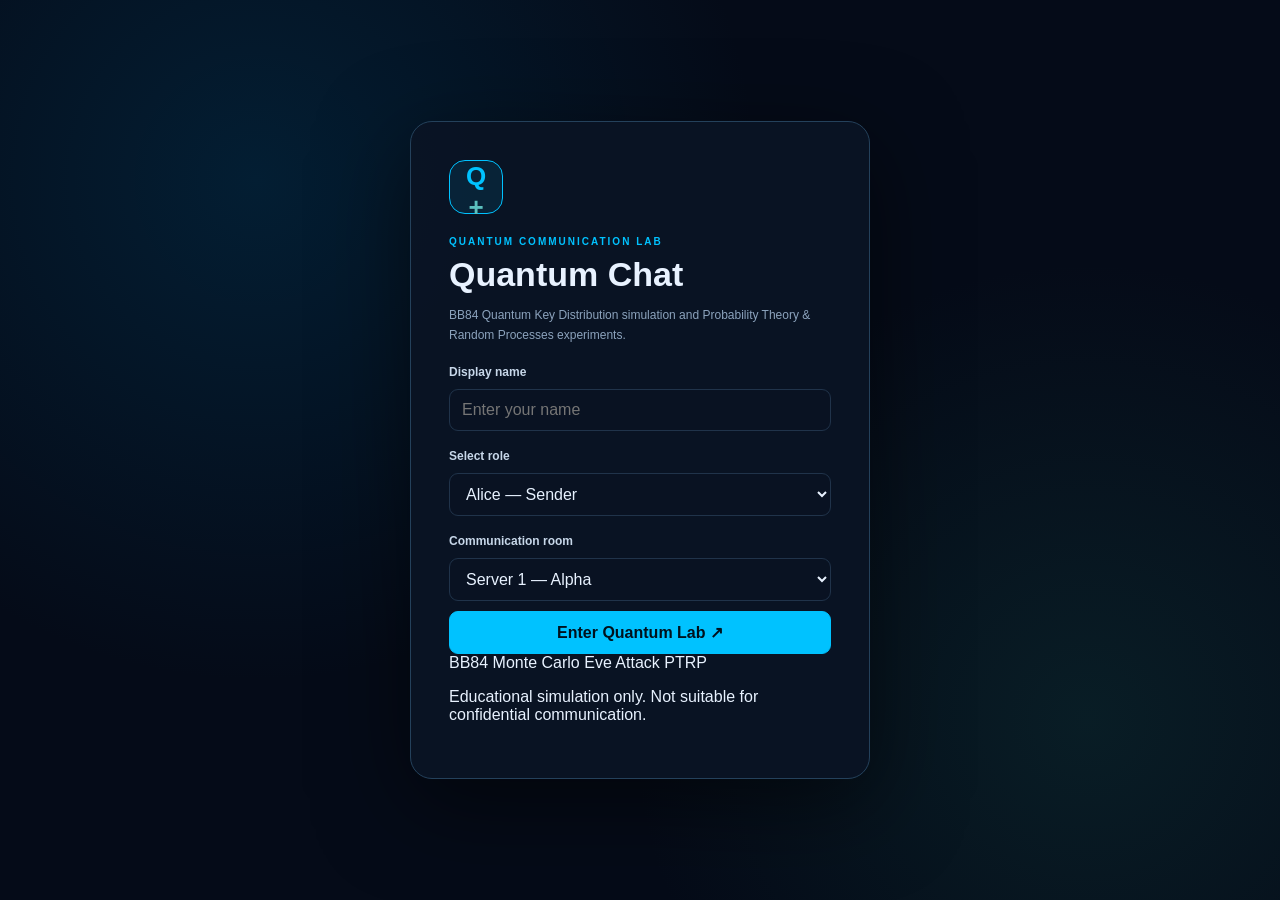
==== commit bb3f181f: "Update index.html" ====
--- a/index.html
+++ b/index.html
@@ -1,11 +1,11 @@
 
-<!doctype html>
+<!DOCTYPE html>
 <html lang="en">
 <head>
-  <meta charset="utf-8">
-  <meta name="viewport" content="width=device-width,initial-scale=1">
+  <meta charset="UTF-8">
+  <meta name="viewport" content="width=device-width, initial-scale=1">
   <meta name="theme-color" content="#07111f">
-  <title>Quantum Chat | BB84 Lab</title>
+  <title>Quantum Chat — BB84 PTRP</title>
   <link rel="stylesheet" href="style.css">
 </head>
 <body class="login-body">
@@ -14,50 +14,68 @@
     <p class="eyebrow">QUANTUM COMMUNICATION LAB</p>
     <h1>Quantum Chat</h1>
     <p class="muted">
-      An interactive BB84 and Probability Theory & Random Processes laboratory.
+      BB84 Quantum Key Distribution simulation and Probability Theory
+      &amp; Random Processes experiments.
     </p>
 
     <form id="login-form">
       <label for="display-name">Display name</label>
       <input id="display-name" maxlength="32" placeholder="Enter your name" required>
 
-      <label for="login-role">Your role</label>
+      <label for="login-role">Select role</label>
       <select id="login-role">
-        <option value="Alice">Alice · Sender</option>
-        <option value="Bob">Bob · Receiver</option>
+        <option value="Alice">Alice — Sender</option>
+        <option value="Bob">Bob — Receiver</option>
       </select>
 
-      <label for="login-room">Room</label>
+      <label for="login-room">Communication room</label>
       <select id="login-room">
-        <option value="server_1">Server 1 · Alpha</option>
-        <option value="server_2">Server 2 · Beta</option>
-        <option value="server_3">Server 3 · Gamma</option>
-        <option value="server_4">Server 4 · Delta</option>
-        <option value="server_5">Server 5 · Epsilon</option>
+        <option value="server_1">Server 1 — Alpha</option>
+        <option value="server_2">Server 2 — Beta</option>
+        <option value="server_3">Server 3 — Gamma</option>
+        <option value="server_4">Server 4 — Delta</option>
+        <option value="server_5">Server 5 — Epsilon</option>
       </select>
 
-      <button class="primary-btn full-width" type="submit">Enter quantum lab ↗</button>
+      <button class="primary-btn full-width" type="submit">
+        Enter Quantum Lab ↗
+      </button>
     </form>
 
     <div class="feature-chips">
-      <span>BB84</span><span>Monte Carlo</span><span>Eve attack</span><span>PTRP</span>
+      <span>BB84</span>
+      <span>Monte Carlo</span>
+      <span>Eve Attack</span>
+      <span>PTRP</span>
     </div>
-    <p class="fine-print">Academic demonstration only. Do not use for confidential communication.</p>
+
+    <p class="fine-print">
+      Educational simulation only. Not suitable for confidential communication.
+    </p>
   </main>
 
   <script>
     const $ = id => document.getElementById(id);
-    $("display-name").value = localStorage.getItem("quantum_name") || "";
-    $("login-role").value = localStorage.getItem("quantum_role") || "Alice";
-    $("login-room").value = localStorage.getItem("quantum_room") || "server_1";
+
+    $("display-name").value =
+      localStorage.getItem("quantum_name") || "";
+
+    $("login-role").value =
+      localStorage.getItem("quantum_role") || "Alice";
+
+    $("login-room").value =
+      localStorage.getItem("quantum_room") || "server_1";
 
     $("login-form").addEventListener("submit", event => {
       event.preventDefault();
+
       const name = $("display-name").value.trim();
       if (!name) return;
+
       localStorage.setItem("quantum_name", name.slice(0, 32));
       localStorage.setItem("quantum_role", $("login-role").value);
       localStorage.setItem("quantum_room", $("login-room").value);
+
       location.href = "chat.html";
     });
   </script>
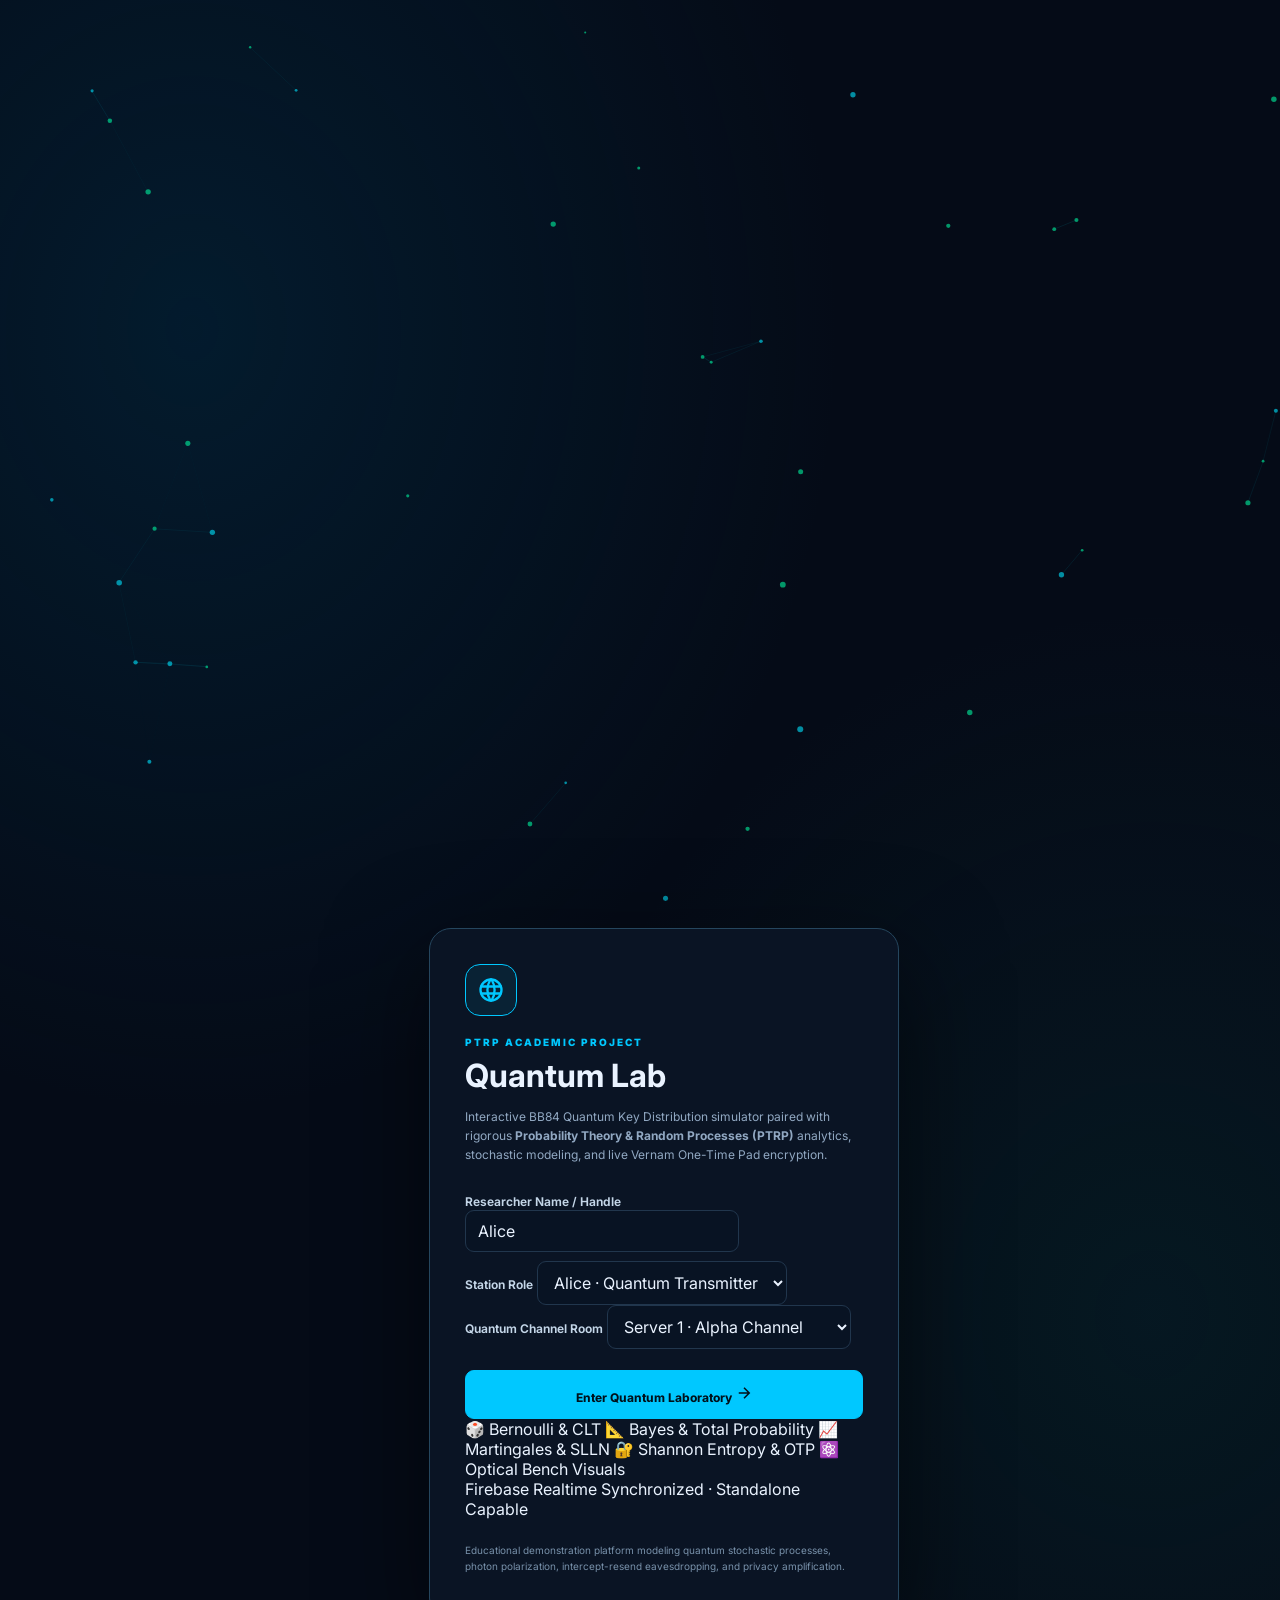
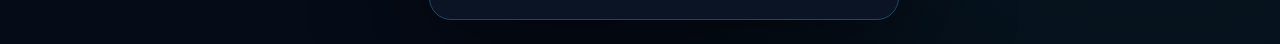
==== commit e65d1e8a: "Update index.html" ====
--- a/index.html
+++ b/index.html
@@ -1,83 +1,166 @@
-
 <!DOCTYPE html>
 <html lang="en">
 <head>
   <meta charset="UTF-8">
   <meta name="viewport" content="width=device-width, initial-scale=1">
-  <meta name="theme-color" content="#07111f">
-  <title>Quantum Chat — BB84 PTRP</title>
+  <meta name="theme-color" content="#040914">
+  <title>Quantum Key Distribution &amp; PTRP Lab</title>
   <link rel="stylesheet" href="style.css">
+  <link rel="preconnect" href="https://fonts.googleapis.com">
+  <link rel="preconnect" href="https://fonts.gstatic.com" crossorigin>
+  <link href="https://fonts.googleapis.com/css2?family=Fira+Code:wght@400;600&family=Inter:wght@400;500;600;700;800&display=swap" rel="stylesheet">
 </head>
 <body class="login-body">
+  <div class="quantum-particles-bg" id="particles-bg"></div>
+
   <main class="login-card">
-    <div class="brand-mark">Q<span>+</span></div>
-    <p class="eyebrow">QUANTUM COMMUNICATION LAB</p>
-    <h1>Quantum Chat</h1>
+    <div class="brand-row">
+      <div class="brand-mark">
+        <svg width="28" height="28" viewBox="0 0 24 24" fill="none" stroke="currentColor" stroke-width="2" stroke-linecap="round" stroke-linejoin="round">
+          <circle cx="12" cy="12" r="9"/>
+          <line x1="3.6" y1="9" x2="20.4" y2="9"/>
+          <line x1="3.6" y1="15" x2="20.4" y2="15"/>
+          <path d="M11.5 3a17 17 0 0 0 0 18"/>
+          <path d="M12.5 3a17 17 0 0 1 0 18"/>
+        </svg>
+      </div>
+      <div>
+        <p class="eyebrow">PTRP ACADEMIC PROJECT</p>
+        <h1>Quantum Lab</h1>
+      </div>
+    </div>
+
     <p class="muted">
-      BB84 Quantum Key Distribution simulation and Probability Theory
-      &amp; Random Processes experiments.
+      Interactive BB84 Quantum Key Distribution simulator paired with rigorous
+      <strong>Probability Theory &amp; Random Processes (PTRP)</strong> analytics, stochastic modeling, and live Vernam One-Time Pad encryption.
     </p>
 
     <form id="login-form">
-      <label for="display-name">Display name</label>
-      <input id="display-name" maxlength="32" placeholder="Enter your name" required>
+      <div class="form-group">
+        <label for="display-name">Researcher Name / Handle</label>
+        <input id="display-name" maxlength="32" placeholder="e.g., Alice, Bob, Dr. Shannon" required autocomplete="name">
+      </div>
 
-      <label for="login-role">Select role</label>
-      <select id="login-role">
-        <option value="Alice">Alice — Sender</option>
-        <option value="Bob">Bob — Receiver</option>
-      </select>
+      <div class="form-row">
+        <div class="form-group">
+          <label for="login-role">Station Role</label>
+          <select id="login-role">
+            <option value="Alice">Alice · Quantum Transmitter</option>
+            <option value="Bob">Bob · Quantum Receiver</option>
+          </select>
+        </div>
 
-      <label for="login-room">Communication room</label>
-      <select id="login-room">
-        <option value="server_1">Server 1 — Alpha</option>
-        <option value="server_2">Server 2 — Beta</option>
-        <option value="server_3">Server 3 — Gamma</option>
-        <option value="server_4">Server 4 — Delta</option>
-        <option value="server_5">Server 5 — Epsilon</option>
-      </select>
+        <div class="form-group">
+          <label for="login-room">Quantum Channel Room</label>
+          <select id="login-room">
+            <option value="server_1">Server 1 · Alpha Channel</option>
+            <option value="server_2">Server 2 · Beta Channel</option>
+            <option value="server_3">Server 3 · Gamma Channel</option>
+            <option value="server_4">Server 4 · Delta Channel</option>
+            <option value="server_5">Server 5 · Epsilon Channel</option>
+          </select>
+        </div>
+      </div>
 
-      <button class="primary-btn full-width" type="submit">
-        Enter Quantum Lab ↗
+      <button class="primary-btn full-width enter-btn" type="submit">
+        <span>Enter Quantum Laboratory</span>
+        <svg width="18" height="18" viewBox="0 0 24 24" fill="none" stroke="currentColor" stroke-width="2"><path d="M5 12h14M12 5l7 7-7 7"/></svg>
       </button>
     </form>
 
-    <div class="feature-chips">
-      <span>BB84</span>
-      <span>Monte Carlo</span>
-      <span>Eve Attack</span>
-      <span>PTRP</span>
+    <div class="feature-pills">
+      <span title="Bernoulli basis choice, Central Limit Theorem for sifted key">🎲 Bernoulli &amp; CLT</span>
+      <span title="P(Bob Error | Eve) = 25% under conjugate basis measurement">📐 Bayes &amp; Total Probability</span>
+      <span title="Running average convergence via Strong Law of Large Numbers">📈 Martingales &amp; SLLN</span>
+      <span title="Asymptotic key rate R = 1 - 2H2(Q) with 11% threshold">🔐 Shannon Entropy &amp; OTP</span>
+      <span title="Live optical bench with wavepacket photon animation">⚛️ Optical Bench Visuals</span>
     </div>
 
-    <p class="fine-print">
-      Educational simulation only. Not suitable for confidential communication.
-    </p>
+    <div class="card-footer-info">
+      <div class="status-indicator">
+        <span class="status-dot connected"></span>
+        <span>Firebase Realtime Synchronized · Standalone Capable</span>
+      </div>
+      <p class="fine-print">
+        Educational demonstration platform modeling quantum stochastic processes, photon polarization, intercept-resend eavesdropping, and privacy amplification.
+      </p>
+    </div>
   </main>
 
   <script>
     const $ = id => document.getElementById(id);
 
-    $("display-name").value =
-      localStorage.getItem("quantum_name") || "";
-
-    $("login-role").value =
-      localStorage.getItem("quantum_role") || "Alice";
-
-    $("login-room").value =
-      localStorage.getItem("quantum_room") || "server_1";
+    $("display-name").value = localStorage.getItem("quantum_name") || "Alice";
+    $("login-role").value = localStorage.getItem("quantum_role") || "Alice";
+    $("login-room").value = localStorage.getItem("quantum_room") || "server_1";
 
     $("login-form").addEventListener("submit", event => {
       event.preventDefault();
-
-      const name = $("display-name").value.trim();
-      if (!name) return;
-
+      const name = $("display-name").value.trim() || "Researcher";
       localStorage.setItem("quantum_name", name.slice(0, 32));
       localStorage.setItem("quantum_role", $("login-role").value);
       localStorage.setItem("quantum_room", $("login-room").value);
-
       location.href = "chat.html";
     });
+
+    // Particle background animation
+    const canvas = document.createElement("canvas");
+    const container = $("particles-bg");
+    if (container) {
+      container.appendChild(canvas);
+      const ctx = canvas.getContext("2d");
+      let w, h, particles = [];
+      function resize() {
+        w = canvas.width = window.innerWidth;
+        h = canvas.height = window.innerHeight;
+      }
+      window.addEventListener("resize", resize);
+      resize();
+
+      for (let i = 0; i < 40; i++) {
+        particles.push({
+          x: Math.random() * w,
+          y: Math.random() * h,
+          vx: (Math.random() - 0.5) * 0.6,
+          vy: (Math.random() - 0.5) * 0.6,
+          radius: Math.random() * 2 + 1,
+          color: Math.random() > 0.5 ? "rgba(0, 229, 255, " : "rgba(0, 245, 160, "
+        });
+      }
+
+      function animate() {
+        ctx.clearRect(0, 0, w, h);
+        for (let i = 0; i < particles.length; i++) {
+          const p = particles[i];
+          p.x += p.vx;
+          p.y += p.vy;
+          if (p.x < 0) p.x = w;
+          if (p.x > w) p.x = 0;
+          if (p.y < 0) p.y = h;
+          if (p.y > h) p.y = 0;
+
+          ctx.beginPath();
+          ctx.arc(p.x, p.y, p.radius, 0, Math.PI * 2);
+          ctx.fillStyle = p.color + "0.6)";
+          ctx.fill();
+
+          for (let j = i + 1; j < particles.length; j++) {
+            const p2 = particles[j];
+            const dist = Math.hypot(p.x - p2.x, p.y - p2.y);
+            if (dist < 110) {
+              ctx.beginPath();
+              ctx.moveTo(p.x, p.y);
+              ctx.lineTo(p2.x, p2.y);
+              ctx.strokeStyle = "rgba(0, 229, 255," + (0.15 * (1 - dist / 110)) + ")";
+              ctx.lineWidth = 0.8;
+              ctx.stroke();
+            }
+          }
+        }
+        requestAnimationFrame(animate);
+      }
+      animate();
+    }
   </script>
 </body>
 </html>
--- a/style.css
+++ b/style.css
@@ -1,739 +1,474 @@
 
 :root {
-  --bg: #050b18;
-  --panel: #0b1425;
-  --panel2: #101d31;
-  --line: #20334a;
-  --text: #e8f2ff;
-  --muted: #8ca3bd;
-  --cyan: #00c2ff;
-  --teal: #5bc0be;
-  --purple: #bb86fc;
-  --red: #ff5b6e;
+  --bg: #050b17;
+  --panel: #0a1423;
+  --panel2: #0f1d30;
+  --line: #21364d;
+  --text: #eaf3ff;
+  --muted: #91a8c2;
+  --cyan: #00c8ff;
+  --teal: #5bd0c7;
+  --red: #ff657b;
+  --purple: #c49aff;
+  --green: #54e0a2;
 }
 
 * { box-sizing: border-box; }
 
-body {
+html, body {
   margin: 0;
-  background: var(--bg);
+  min-height: 100%;
+  font-family: Inter, "Segoe UI", Arial, sans-serif;
   color: var(--text);
-  font-family: Inter, "Segoe UI", Arial, sans-serif;
-}
-
+}
+
+body { background: var(--bg); }
 button, input, select, textarea { font: inherit; }
-button { cursor: pointer; transition: .2s ease; }
-button:hover { filter: brightness(1.15); }
-button:disabled { opacity: .5; cursor: wait; }
+button { cursor: pointer; transition: filter .15s, transform .15s; }
+button:hover { filter: brightness(1.12); }
+button:active { transform: translateY(1px); }
+button:disabled { opacity: .45; cursor: not-allowed; transform: none; }
 
 input, select, textarea {
+  background: #081323;
   color: var(--text);
-  background: #091222;
   border: 1px solid var(--line);
   border-radius: 9px;
-  padding: 11px 12px;
+  padding: 10px 12px;
   outline: none;
+  min-width: 0;
 }
 
 input:focus, select:focus, textarea:focus {
   border-color: var(--cyan);
-  box-shadow: 0 0 0 2px #00c2ff20;
-}
-
-select option { background: var(--panel); }
+  box-shadow: 0 0 0 2px #00c8ff1c;
+}
+
+label {
+  font-size: 12px;
+  color: #c4d6e8;
+  font-weight: 650;
+}
 
 .eyebrow {
+  font-size: 10px;
+  letter-spacing: 2px;
+  font-weight: 850;
   color: var(--cyan);
-  font-size: 10px;
-  font-weight: 800;
-  letter-spacing: 2px;
   margin: 0 0 8px;
 }
 
-.muted, .disclaimer {
-  color: var(--muted);
+.muted { color: var(--muted); font-size: 12px; line-height: 1.6; }
+.fine-print { color: #7891aa; font-size: 10px; line-height: 1.6; }
+
+.primary-btn, .secondary-btn, .outline-btn, .send-btn, .danger-btn, .key-badge {
+  border-radius: 9px;
+  padding: 10px 13px;
+  font-weight: 750;
   font-size: 12px;
-  line-height: 1.6;
-}
-
-.primary-btn, .secondary-btn, .bb84-btn, .send-btn, .danger-btn {
-  border-radius: 9px;
-  font-weight: 700;
-  padding: 11px 14px;
-}
-
-.primary-btn {
-  color: #00111d;
-  background: var(--cyan);
-  border: 1px solid var(--cyan);
-}
-
-.secondary-btn {
-  color: var(--teal);
-  background: #101c2d;
-  border: 1px solid #29445a;
-  font-size: 12px;
-}
-
-.bb84-btn {
-  color: var(--cyan);
-  background: #0b1828;
-  border: 1px solid var(--cyan);
-  white-space: nowrap;
-}
-
-.send-btn {
-  color: #00111d;
-  background: var(--cyan);
-  border: 0;
-}
-
-.danger-btn {
-  color: #ffdce0;
-  background: #3a1722;
-  border: 1px solid #773044;
-  font-size: 11px;
-  padding: 8px 10px;
-}
-
-.danger-btn.armed {
-  background: #57202b;
-  border-color: var(--red);
-}
-
+}
+
+.primary-btn { background: var(--cyan); color: #00111b; border: 1px solid var(--cyan); }
+.secondary-btn { background: #101e30; color: var(--teal); border: 1px solid #29465d; }
+.outline-btn { background: #08192a; color: var(--cyan); border: 1px solid var(--cyan); }
+.send-btn { background: var(--cyan); color: #00111b; border: 1px solid var(--cyan); }
+.danger-btn { background: #351923; color: #ffdce1; border: 1px solid #79374a; }
+.danger-btn.armed { background: #56202d; border-color: var(--red); color: white; }
+.full-width { width: 100%; }
+
+/* Login page */
 .login-body {
   min-height: 100vh;
   display: grid;
   place-items: center;
-  overflow-x: hidden;
   padding: 24px;
   background:
-    radial-gradient(circle at 20% 20%, #003b5c65, transparent 40%),
-    radial-gradient(circle at 85% 80%, #134e4a45, transparent 35%),
+    radial-gradient(ellipse at 15% 20%, #003b5a55, transparent 42%),
+    radial-gradient(ellipse at 90% 80%, #0a625b26, transparent 38%),
     var(--bg);
-  position: relative;
-}
-
-.login-glow {
-  position: fixed;
-  width: 250px;
-  height: 250px;
-  border-radius: 50%;
-  filter: blur(80px);
-  pointer-events: none;
-}
-
-.glow-one { background: #00c2ff22; top: 8%; left: 10%; }
-.glow-two { background: #5bc0be20; bottom: 5%; right: 10%; }
+}
 
 .login-card {
-  position: relative;
-  width: min(100%, 460px);
-  padding: 38px;
-  background: #0a1424ef;
-  border: 1px solid #24415b;
+  width: min(100%, 470px);
+  padding: 35px;
+  background: #0a1424;
+  border: 1px solid #25465e;
   border-radius: 22px;
-  box-shadow: 0 25px 90px #0008;
+  box-shadow: 0 30px 100px #0008;
 }
 
 .brand-mark {
-  width: 54px;
-  height: 54px;
   display: grid;
   place-items: center;
-  border-radius: 16px;
-  background: #00c2ff17;
+  width: 52px;
+  height: 52px;
+  margin-bottom: 20px;
   border: 1px solid var(--cyan);
+  border-radius: 15px;
   color: var(--cyan);
-  font-size: 26px;
+  background: #00c8ff13;
+  font-size: 25px;
   font-weight: 900;
-  margin-bottom: 22px;
 }
 
 .brand-mark span { color: var(--teal); }
-.login-card h1 { font-size: 34px; margin: 0 0 12px; }
-
-.login-subtitle {
-  color: var(--muted);
-  line-height: 1.65;
-  margin-bottom: 28px;
-}
-
-.login-card form { display: grid; gap: 10px; }
-.login-card label, .field-label {
-  color: #c7d7e9;
-  font-size: 12px;
-  font-weight: 700;
-  margin-top: 8px;
-}
-
-.login-card input, .login-card select { width: 100%; }
-.login-button { width: 100%; margin-top: 14px; padding: 14px; }
-
-.login-features {
-  display: flex;
-  flex-wrap: wrap;
-  gap: 10px 16px;
+.login-card h1 { font-size: 32px; margin: 0 0 12px; }
+.login-card form { display: grid; gap: 9px; margin-top: 25px; }
+.login-card form label { margin-top: 5px; }
+.login-card form button { margin-top: 12px; padding: 13px; }
+
+.feature-chips { display: flex; flex-wrap: wrap; gap: 7px; margin-top: 22px; }
+.feature-chips span {
+  font-size: 10px;
   color: var(--teal);
-  font-size: 10px;
-  margin-top: 25px;
-}
-
-.login-card .disclaimer { margin-top: 25px; }
-
+  border: 1px solid #24544f;
+  background: #5bd0c70b;
+  padding: 6px 9px;
+  border-radius: 20px;
+}
+.login-card .fine-print { margin-top: 23px; }
+
+/* Main application */
 .chat-page {
   height: 100vh;
   overflow: hidden;
-  padding: 18px;
-  background:
-    radial-gradient(circle at 50% 0%, #0d2d4550, transparent 45%),
-    var(--bg);
-}
-
-.app-container {
-  display: flex;
-  width: 100%;
-  max-width: 1800px;
-  height: calc(100vh - 36px);
+  padding: 14px;
+  background: radial-gradient(ellipse at 45% 0%, #10334b42, transparent 48%), var(--bg);
+}
+
+.app-shell {
+  display: flex;
+  max-width: 1900px;
+  height: calc(100vh - 28px);
   margin: auto;
+  border: 1px solid #233e57;
+  border-radius: 17px;
   overflow: hidden;
-  border: 1px solid #233c55;
-  border-radius: 18px;
-  background: #091323;
+  background: var(--panel);
   box-shadow: 0 20px 80px #0006;
 }
 
 .sidebar {
-  width: 255px;
-  min-width: 230px;
+  width: 240px;
+  min-width: 220px;
   display: flex;
   flex-direction: column;
   background: #08111f;
   border-right: 1px solid var(--line);
 }
 
-.sidebar-header {
-  padding: 22px 18px;
+.side-brand { padding: 20px 17px 15px; }
+.side-brand h2 { font-size: 18px; margin: 0; }
+
+.side-controls {
+  padding: 0 16px 17px;
   border-bottom: 1px solid var(--line);
-}
-
-.sidebar-header h2 { margin: 0 0 22px; font-size: 19px; }
-.sidebar-header select { width: 100%; margin: 7px 0 12px; }
-
-.contact {
+  display: grid;
+  gap: 7px;
+}
+.side-controls select { width: 100%; margin-bottom: 5px; }
+
+.person-card {
   display: flex;
   align-items: center;
-  gap: 10px;
-  flex-wrap: wrap;
-  padding: 16px;
-  border-bottom: 1px solid #1c2b3d;
-}
+  gap: 11px;
+  padding: 14px 16px;
+  border-bottom: 1px solid #1c2d40;
+}
+
+.person-card strong, .person-card small { display: block; }
+.person-card strong { font-size: 12px; }
+.person-card small { font-size: 10px; color: var(--muted); margin-top: 5px; }
+.no-border { border: 0; padding: 0; }
 
 .avatar {
-  width: 40px;
-  height: 40px;
-  flex: 0 0 40px;
+  width: 38px;
+  height: 38px;
+  border-radius: 50%;
   display: grid;
   place-items: center;
-  color: #00111d;
-  background: var(--cyan);
-  border-radius: 50%;
   font-weight: 900;
-}
-
-.info {
-  display: flex;
+  color: #00111b;
+  flex: 0 0 38px;
+}
+
+.alice-avatar { background: var(--cyan); }
+.bob-avatar { background: var(--teal); }
+.eve-avatar { background: #8d4779; color: white; }
+
+.eve-card { padding: 14px 13px; border-bottom: 1px solid var(--line); }
+.eve-card label { display: flex; justify-content: space-between; gap: 5px; margin: 13px 0 7px; font-size: 10px; }
+.eve-card input[type=range] { width: 100%; padding: 0; accent-color: var(--red); }
+
+.side-bottom {
+  margin-top: auto;
+  padding: 15px;
+  border-top: 1px solid var(--line);
+  display: grid;
+  gap: 12px;
+}
+.side-bottom div { display: flex; gap: 8px; align-items: center; font-size: 10px; color: var(--muted); }
+.side-bottom small { font-size: 9px; color: #728ba5; }
+
+.status-dot { width: 7px; height: 7px; background: #e1ae52; border-radius: 50%; flex: 0 0 7px; }
+.status-dot.connected { background: var(--green); }
+
+.main-panel {
   flex: 1;
-  min-width: 80px;
+  min-width: 0;
+  display: flex;
   flex-direction: column;
-  gap: 5px;
-}
-
-.info strong { font-size: 13px; }
-.info small { color: var(--muted); font-size: 10px; }
-.eve-avatar { color: white; background: #77385f; }
-.eve-contact .danger-btn { width: 100%; }
-
-.sidebar-bottom {
-  margin-top: auto;
-  padding: 17px;
-  border-top: 1px solid var(--line);
-}
-
-.sidebar-bottom p { color: var(--muted); font-size: 10px; }
-
-.status-pill {
-  display: flex;
-  align-items: center;
-  gap: 8px;
-  font-size: 10px;
-  color: var(--muted);
-}
-
-.status-dot {
-  width: 7px;
-  height: 7px;
-  background: #d8a34b;
-  border-radius: 50%;
-}
-
-#connection-state.connected { color: var(--teal); }
-
-.chat-window {
-  display: flex;
-  flex: 1;
-  flex-direction: column;
-  min-width: 0;
-  background: #0a1423;
-}
-
-.chat-header {
+  background: #091423;
+}
+
+.topbar {
   display: flex;
   justify-content: space-between;
   align-items: center;
-  flex-wrap: wrap;
   gap: 15px;
-  padding: 20px 22px;
+  padding: 18px 20px;
   background: #0c192a;
   border-bottom: 1px solid var(--line);
 }
-
-.chat-header h2 { font-size: 18px; margin: 0 0 5px; }
-.chat-header small { color: var(--muted); }
-
-.header-actions {
-  display: flex;
+.topbar h1 { font-size: 18px; margin: 0 0 5px; }
+.topbar p { margin-top: 0; }
+
+.top-actions {
+  display: flex;
+  flex-wrap: wrap;
   align-items: center;
-  flex-wrap: wrap;
+  justify-content: flex-end;
   gap: 7px;
 }
 
-.key-status {
-  display: inline-block;
-  padding: 8px 10px;
-  color: var(--muted);
-  background: #07101e;
-  border: 1px solid var(--line);
-  border-radius: 8px;
-  font-family: monospace;
-  font-size: 10px;
-}
-
-.key-status.key-ready { color: var(--teal); border-color: #286e69; }
-.key-status.key-warning { color: #ffb0b9; border-color: var(--red); }
-
-.notice-banner {
-  padding: 10px 20px;
-  color: #a9c4d7;
-  background: #00c2ff08;
-  border-bottom: 1px solid #173048;
+.key-badge { background: #071321; color: var(--muted); border: 1px solid var(--line); font-family: monospace; font-size: 10px; }
+.key-badge.ready { color: var(--green); border-color: #286a58; }
+.key-badge.rejected { color: #ffb3bf; border-color: #803b4b; }
+
+.notice {
+  padding: 9px 18px;
+  background: #00c8ff08;
+  border-bottom: 1px solid #17334a;
+  color: #9fc4d8;
   font-size: 10px;
   line-height: 1.5;
 }
 
-.chat-box {
-  flex: 1;
-  overflow-y: auto;
-  padding: 20px;
-  display: flex;
-  flex-direction: column;
-  gap: 12px;
-}
-
-.system-msg {
+.quick-stats {
+  display: grid;
+  grid-template-columns: repeat(4, minmax(0, 1fr));
+  gap: 9px;
+  padding: 11px 14px;
+  border-bottom: 1px solid #1b2c40;
+}
+.quick-stat { padding: 10px 12px; border: 1px solid #1c3248; background: #0c1a2b; border-radius: 9px; min-width: 0; }
+.quick-stat span, .quick-stat strong { display: block; }
+.quick-stat span { font-size: 10px; color: var(--muted); }
+.quick-stat strong { font-size: 16px; color: var(--cyan); margin-top: 7px; overflow-wrap: anywhere; }
+
+.chat-messages { flex: 1; overflow-y: auto; padding: 17px; display: flex; flex-direction: column; gap: 10px; }
+
+.system-message {
   align-self: center;
-  max-width: 90%;
+  max-width: 92%;
+  padding: 8px 12px;
   text-align: center;
-  padding: 8px 13px;
-  border: 1px solid #21364c;
-  border-radius: 12px;
-  background: #0b1b2c;
-  color: #9cb6cb;
-  font-size: 11px;
+  background: #0c1d30;
+  border: 1px solid #233d55;
+  border-radius: 11px;
+  color: #9eb9d0;
+  font-size: 10px;
   line-height: 1.5;
 }
-
-.system-msg.alert { color: #ffb2bd; border-color: #80394b; }
-
-.message {
-  max-width: min(75%, 560px);
-  padding: 12px 14px;
-  border: 1px solid #263a50;
-  border-radius: 13px;
-  background: #101e30;
-  overflow-wrap: anywhere;
-}
-
-.message.sent {
-  align-self: flex-end;
-  background: #0a2a3a;
-  border-color: #15516a;
-  border-bottom-right-radius: 3px;
-}
-
-.message.received {
-  align-self: flex-start;
-  border-bottom-left-radius: 3px;
-}
-
-.message-meta {
-  display: flex;
-  justify-content: space-between;
-  gap: 25px;
-  margin-bottom: 7px;
-  color: var(--teal);
-  font-size: 10px;
-}
-
+.system-message.alert { color: #ffb2bf; border-color: #79394a; }
+
+.message { max-width: min(78%, 600px); padding: 11px 13px; border: 1px solid #283e55; background: #101e30; border-radius: 13px; overflow-wrap: anywhere; }
+.message.sent { align-self: flex-end; background: #0a2a3b; border-color: #16526b; border-bottom-right-radius: 3px; }
+.message.received { align-self: flex-start; border-bottom-left-radius: 3px; }
+.message-meta { display: flex; justify-content: space-between; gap: 20px; color: var(--teal); font-size: 10px; margin-bottom: 7px; }
 .message-meta time { color: var(--muted); }
-.message-text { white-space: pre-wrap; line-height: 1.5; font-size: 13px; }
-.payload-details { margin-top: 10px; color: var(--muted); font-size: 10px; }
-.payload-details summary { cursor: pointer; }
-
-.payload-details code {
-  display: block;
-  max-height: 100px;
-  overflow: auto;
-  margin-top: 7px;
-  white-space: pre-wrap;
-  overflow-wrap: anywhere;
-  color: var(--cyan);
-}
-
-.typing-indicator {
-  display: none;
-  padding: 5px 20px 10px;
-  color: var(--teal);
-  font-size: 11px;
-}
-
-.input-area {
+.message-text { font-size: 13px; line-height: 1.55; white-space: pre-wrap; }
+.payload { margin-top: 9px; color: var(--muted); font-size: 10px; }
+.payload summary { cursor: pointer; }
+.payload code { display: block; max-height: 100px; overflow: auto; white-space: pre-wrap; overflow-wrap: anywhere; color: var(--cyan); margin-top: 7px; }
+
+.typing-line { display: none; padding: 0 18px 8px; color: var(--teal); font-size: 10px; }
+
+.composer {
   display: flex;
   align-items: center;
-  gap: 10px;
-  padding: 15px;
+  gap: 9px;
+  padding: 13px;
+  background: #08111f;
   border-top: 1px solid var(--line);
-  background: #08111f;
-}
-
-.input-area textarea {
-  flex: 1;
-  min-width: 40px;
-  height: 44px;
-  resize: vertical;
-  max-height: 120px;
-}
-
-.crypto-sidebar {
-  display: flex;
-  flex-direction: column;
-  width: 0;
-  min-width: 0;
-  overflow: hidden;
-  background: #08111f;
-  border-left: 0 solid var(--line);
-  transition: width .25s ease;
-}
-
-.crypto-sidebar.open {
-  width: 310px;
-  min-width: 270px;
-  border-left-width: 1px;
-}
-
-.log-header {
-  display: flex;
-  justify-content: space-between;
-  align-items: center;
-  padding: 18px;
-  border-bottom: 1px solid var(--line);
-}
-
-.log-header h3 { margin: 0; font-size: 16px; }
-
-.crypto-log-content {
-  flex: 1;
-  overflow: auto;
-  padding: 12px;
-}
+}
+.composer textarea { flex: 1; height: 43px; resize: vertical; max-height: 110px; }
+
+.logs-panel { width: 0; min-width: 0; overflow: hidden; display: flex; flex-direction: column; background: #08111f; transition: width .2s; }
+.logs-panel.open { width: 310px; min-width: 280px; border-left: 1px solid var(--line); }
+.panel-title { display: flex; align-items: center; justify-content: space-between; padding: 16px; border-bottom: 1px solid var(--line); gap: 10px; }
+.panel-title h3 { margin: 0; font-size: 15px; }
+.crypto-logs { overflow: auto; flex: 1; padding: 12px; }
 
 .log-entry {
-  padding: 12px;
-  margin-bottom: 12px;
+  padding: 11px;
+  margin-bottom: 10px;
+  background: #101d2d;
+  border: 1px solid #23364a;
   border-left: 3px solid var(--cyan);
   border-radius: 7px;
-  background: #101b2a;
-  font-family: monospace;
-  font-size: 10px;
+  font: 10px/1.5 monospace;
   overflow-wrap: anywhere;
 }
-
-.log-entry table { width: 100%; margin-top: 8px; border-collapse: collapse; }
-
-.log-entry th, .log-entry td {
-  padding: 5px;
-  border-bottom: 1px solid #233247;
-  text-align: left;
-  font-size: 10px;
-}
-
-.log-entry th { color: var(--muted); }
-
-.modal {
-  display: none;
-  position: fixed;
-  inset: 0;
-  z-index: 10000;
-  overflow: auto;
-  padding: 25px 0;
-  background: #020711ef;
-  backdrop-filter: blur(9px);
-}
-
-.modal-content {
-  width: min(92%, 1050px);
+.log-entry strong { color: var(--cyan); }
+.log-entry table { width: 100%; border-collapse: collapse; margin-top: 8px; }
+.log-entry td, .log-entry th { border-bottom: 1px solid #26364a; text-align: left; padding: 5px; font-size: 10px; vertical-align: top; }
+.log-entry th { color: var(--muted); width: 40%; }
+
+.icon-btn { width: 34px; height: 34px; border: 1px solid #2a4058; border-radius: 8px; background: #122238; color: var(--muted); font-size: 22px; }
+
+/* Modals */
+.modal { display: none; position: fixed; inset: 0; z-index: 1000; overflow: auto; padding: 20px 0; background: #020711ed; backdrop-filter: blur(8px); }
+.modal.open { display: block; }
+
+.modal-card {
+  width: min(94%, 1000px);
   margin: 2% auto;
-  padding: 25px;
+  padding: 23px;
+  background: #0a1424;
   border: 1px solid #176184;
-  border-radius: 17px;
-  background: #0b1424;
-  box-shadow: 0 0 35px #00c2ff13;
-}
-
-.modal-heading {
-  display: flex;
-  justify-content: space-between;
-  align-items: center;
-  gap: 20px;
-}
-
-.modal-heading h2 { font-size: 22px; margin: 0; }
-
-.icon-close {
-  width: 36px;
-  height: 36px;
-  color: var(--muted);
-  background: #152338;
-  border: 1px solid #2a3e55;
-  border-radius: 9px;
-  font-size: 24px;
-}
-
-.table-container {
-  width: 100%;
-  max-height: 350px;
-  overflow: auto;
-  margin: 20px 0;
+  border-radius: 16px;
+  box-shadow: 0 25px 90px #0009;
+}
+.modal-card.wide { width: min(96%, 1250px); }
+
+.modal-heading { display: flex; justify-content: space-between; align-items: center; gap: 15px; }
+.modal-heading h2 { margin: 0; font-size: 22px; }
+.modal-heading .eyebrow { margin-bottom: 7px; }
+
+.sim-toolbar, .analytics-controls {
+  display: flex;
+  flex-wrap: wrap;
+  align-items: end;
+  gap: 10px;
+  margin: 18px 0;
+  padding: 12px;
   border: 1px solid var(--line);
-  border-radius: 9px;
-}
-
-#bb84Table { width: max-content; min-width: 100%; border-collapse: collapse; }
-
-#bb84Table th, #bb84Table td {
-  padding: 10px;
-  text-align: center;
-  border-bottom: 1px solid #1c2b3d;
-  font-family: monospace;
-  font-size: 11px;
-}
-
-#bb84Table th {
-  position: sticky;
-  left: 0;
-  z-index: 1;
-  min-width: 115px;
-  text-align: left;
-  color: #c8d9ea;
-  background: #111f32;
-}
-
-#bb84Table td.cyan { color: var(--cyan); }
-#bb84Table td.teal, #bb84Table td.good { color: var(--teal); }
-#bb84Table td.purple { color: var(--purple); }
-#bb84Table td.bad { color: var(--red); }
-#bb84Table td.dim { color: #506278; }
-
-.modal-status { color: var(--teal); font-size: 12px; line-height: 1.6; }
-
-.key-result {
-  padding: 12px;
-  border: 1px solid #245b59;
-  border-radius: 8px;
-  background: #5bc0be0b;
-  color: var(--teal);
-  font-size: 12px;
-  line-height: 1.6;
-  overflow-wrap: anywhere;
-}
-
-.key-result.security-fail {
-  color: #ffb2bd;
-  border-color: #773044;
-  background: #ff5b6e0d;
-}
-
-.analytics-controls {
-  display: flex;
-  align-items: center;
-  flex-wrap: wrap;
-  gap: 10px;
-  padding: 15px 0;
-}
-
-.analytics-controls label { color: var(--muted); font-size: 12px; }
-.check-label { display: flex; align-items: center; gap: 7px; }
-
-.metric-grid {
-  display: grid;
-  grid-template-columns: repeat(4, minmax(0, 1fr));
-  gap: 12px;
-  margin: 10px 0 18px;
-}
-
-.metric-card {
-  min-width: 0;
-  padding: 16px;
-  border: 1px solid var(--line);
-  border-radius: 11px;
-  background: #0e1b2d;
-}
-
-.metric-card span, .metric-card small {
-  display: block;
-  color: var(--muted);
-  font-size: 10px;
-  line-height: 1.5;
-}
-
-.metric-card strong {
-  display: block;
-  margin: 12px 0;
-  color: var(--cyan);
-  font-size: 23px;
-  overflow-wrap: anywhere;
-}
-
-.charts-grid {
-  display: grid;
-  grid-template-columns: repeat(2, minmax(0, 1fr));
-  gap: 13px;
-}
-
-.chart-card {
-  min-width: 0;
-  padding: 14px;
-  border: 1px solid var(--line);
-  border-radius: 11px;
-  background: #0d1929;
-}
-
-.chart-card h3 { margin: 0 0 6px; font-size: 13px; }
+  border-radius: 10px;
+  background: #0c1929;
+}
+.sim-toolbar label, .analytics-controls label { display: grid; gap: 6px; }
+.inline-check { display: flex !important; align-items: center; gap: 7px; }
+.inline-check input { accent-color: var(--cyan); }
+
+.protocol-steps { display: grid; grid-template-columns: repeat(6, minmax(0, 1fr)); gap: 7px; margin: 16px 0; }
+.protocol-step { display: flex; flex-direction: column; gap: 7px; padding: 10px; border: 1px solid var(--line); background: #0d1b2d; border-radius: 9px; opacity: .6; min-width: 0; }
+.protocol-step.active { opacity: 1; border-color: var(--cyan); box-shadow: 0 0 18px #00c8ff0b; }
+.protocol-step.done { opacity: 1; border-color: #28695e; }
+.protocol-step span { font-size: 10px; color: var(--cyan); }
+.protocol-step strong { font-size: 11px; }
+.protocol-step small { font-size: 9px; line-height: 1.4; color: var(--muted); }
+
+.sim-metrics { display: grid; grid-template-columns: repeat(4, minmax(0, 1fr)); gap: 8px; margin: 15px 0; }
+.sim-metrics div, .metric-card { padding: 13px; border: 1px solid var(--line); border-radius: 9px; background: #0d1b2c; min-width: 0; }
+.sim-metrics span, .sim-metrics strong { display: block; }
+.sim-metrics span, .metric-card span { font-size: 10px; color: var(--muted); }
+.sim-metrics strong { font-size: 20px; color: var(--cyan); margin-top: 7px; overflow-wrap: anywhere; }
+
+.table-wrap { max-height: 350px; overflow: auto; border: 1px solid var(--line); border-radius: 9px; }
+#bb84-table { border-collapse: collapse; width: 100%; min-width: 800px; font: 11px monospace; }
+#bb84-table th, #bb84-table td { padding: 9px; border-bottom: 1px solid #1e3044; text-align: center; white-space: nowrap; }
+#bb84-table th { position: sticky; top: 0; background: #132238; color: #c4d7e9; z-index: 2; }
+#bb84-table .good { color: var(--green); }
+#bb84-table .bad { color: var(--red); }
+#bb84-table .sample { color: var(--purple); }
+#bb84-table .dim { color: #63778e; }
+.empty-cell { text-align: center !important; color: var(--muted); padding: 30px !important; }
+
+.result-banner { margin-top: 14px; padding: 13px; border: 1px solid #20475c; border-radius: 9px; background: #00c8ff09; color: #b6d9ea; font-size: 12px; line-height: 1.7; overflow-wrap: anywhere; }
+.result-banner.success { border-color: #286b5d; color: var(--green); }
+.result-banner.error { border-color: #79394a; color: #ffb2bf; }
+.modal-footer { display: flex; align-items: center; justify-content: space-between; flex-wrap: wrap; gap: 12px; margin-top: 14px; }
+.modal-footer .fine-print { max-width: 600px; }
+
+.analytics-grid { display: grid; grid-template-columns: repeat(4, minmax(0, 1fr)); gap: 10px; margin: 14px 0; }
+.metric-card strong { display: block; color: var(--cyan); font-size: 22px; margin: 10px 0; overflow-wrap: anywhere; }
+.metric-card small { font-size: 10px; color: var(--muted); line-height: 1.5; }
+
+.chart-grid { display: grid; grid-template-columns: repeat(2, minmax(0, 1fr)); gap: 12px; }
+.chart-card { min-width: 0; padding: 13px; background: #0d1a2b; border: 1px solid var(--line); border-radius: 10px; }
+.chart-card h3 { margin: 0; font-size: 13px; }
 .chart-card p { color: var(--muted); font-size: 10px; line-height: 1.5; }
-
-.chart-card canvas {
-  display: block;
-  width: 100%;
-  height: 210px;
-}
-
-.formula-list { display: grid; gap: 10px; margin-top: 15px; }
-
-.formula-list div {
-  display: flex;
-  justify-content: space-between;
-  gap: 10px;
-  padding-bottom: 8px;
-  border-bottom: 1px solid #1c2c40;
-}
-
-.formula-list span { color: var(--muted); font-size: 11px; }
-.formula-list code { color: var(--teal); font-size: 11px; }
-
-.experiment-summary {
-  padding: 14px;
-  margin-top: 15px;
-  background: #00c2ff0a;
-  border: 1px solid #1a455b;
-  border-radius: 9px;
-  color: #b8d7eb;
-  font-size: 12px;
-  line-height: 1.7;
-  overflow-wrap: anywhere;
-}
+.chart-card canvas { width: 100%; height: 220px; display: block; }
+
+.formula-grid { display: grid; grid-template-columns: repeat(5, minmax(0, 1fr)); gap: 8px; margin-top: 13px; }
+.formula-grid div { padding: 11px; border: 1px solid var(--line); border-radius: 8px; background: #0b192a; min-width: 0; }
+.formula-grid strong, .formula-grid code { display: block; }
+.formula-grid strong { font-size: 10px; color: var(--muted); margin-bottom: 8px; }
+.formula-grid code { font-size: 11px; color: var(--teal); white-space: normal; }
 
 .toast {
   position: fixed;
-  top: 18px;
+  z-index: 3000;
+  top: 17px;
   left: 50%;
-  z-index: 20000;
-  width: max-content;
   max-width: calc(100% - 30px);
-  padding: 13px 20px;
+  padding: 12px 17px;
+  background: #0e2034;
   border: 1px solid #176184;
   border-radius: 30px;
-  background: #0c1b2e;
-  color: var(--text);
-  box-shadow: 0 5px 30px #0008;
+  box-shadow: 0 8px 30px #0008;
+  font-size: 12px;
   opacity: 0;
   pointer-events: none;
-  transform: translate(-50%, -25px);
-  transition: opacity .2s, transform .2s;
-  font-size: 12px;
-}
-
+  transform: translate(-50%, -15px);
+  transition: .2s;
+}
 .toast.show { opacity: 1; transform: translate(-50%, 0); }
 
 @media (max-width: 1100px) {
-  .sidebar { width: 215px; min-width: 200px; }
-  .header-actions { gap: 5px; }
-  .header-actions .secondary-btn { padding: 8px; font-size: 10px; }
-  .metric-grid { grid-template-columns: repeat(2, minmax(0, 1fr)); }
+  .sidebar { width: 205px; min-width: 190px; }
+  .topbar { align-items: flex-start; flex-direction: column; }
+  .top-actions { justify-content: flex-start; }
+  .protocol-steps { grid-template-columns: repeat(3, minmax(0, 1fr)); }
+  .formula-grid { grid-template-columns: repeat(3, minmax(0, 1fr)); }
 }
 
 @media (max-width: 760px) {
-  .chat-page { height: 100dvh; padding: 0; }
-  .app-container { height: 100dvh; border-radius: 0; border: 0; }
-  .sidebar { width: 76px; min-width: 76px; }
-  .sidebar-header { padding: 12px 7px; }
-  .sidebar-header h2, .sidebar-header .eyebrow,
-  .sidebar-header .field-label, .sidebar-bottom p,
-  .sidebar-bottom .status-pill, .contact .info { display: none; }
-  .sidebar-header select { padding: 8px 2px; font-size: 10px; }
-  .contact { justify-content: center; padding: 12px 4px; }
-  .avatar { width: 38px; height: 38px; flex-basis: 38px; }
-  .sidebar-bottom { padding: 10px 3px; }
-  .chat-header { padding: 13px; }
-  .chat-header h2 { font-size: 14px; }
-  .header-actions { width: 100%; }
-  .header-actions .secondary-btn { flex: 1; }
-  .input-area { flex-wrap: wrap; padding: 10px; }
-  .input-area textarea { order: 1; flex-basis: 100%; }
-  .input-area button { flex: 1; padding: 10px 6px; font-size: 10px; }
-  .chat-box { padding: 12px; }
-  .message { max-width: 90%; }
-  .crypto-sidebar.open {
-    position: fixed;
-    top: 0;
-    right: 0;
-    bottom: 0;
-    z-index: 15000;
-    width: min(85vw, 350px);
-    min-width: 0;
-    box-shadow: -15px 0 40px #0009;
-  }
-  .charts-grid { grid-template-columns: 1fr; }
-  .modal-content { width: 96%; padding: 15px; margin: 2% auto; }
+  .chat-page { padding: 0; height: 100dvh; }
+  .app-shell { height: 100dvh; border: 0; border-radius: 0; }
+  .sidebar { width: 65px; min-width: 65px; }
+  .side-brand { padding: 12px 6px; }
+  .side-brand h2, .side-brand .eyebrow, .side-controls,
+  .person-card:not(.no-border), .person-card > div:not(.avatar),
+  .eve-card label, .eve-card input, .eve-card .person-card strong,
+  .eve-card .person-card small, .side-bottom small,
+  .side-bottom div span:last-child { display: none; }
+  .person-card { justify-content: center; padding: 12px 3px; }
+  .eve-card { padding: 10px 5px; }
+  .eve-card .person-card { padding: 3px; }
+  .eve-card button { font-size: 9px; padding: 7px 2px; }
+  .side-bottom { padding: 8px; justify-items: center; }
+  .topbar { padding: 13px; }
+  .topbar h1 { font-size: 15px; }
+  .top-actions { gap: 5px; }
+  .top-actions button { font-size: 9px; padding: 8px; }
+  .quick-stats { grid-template-columns: repeat(2, minmax(0, 1fr)); padding: 8px; }
+  .quick-stat { padding: 8px; }
+  .quick-stat strong { font-size: 14px; }
+  .composer { flex-wrap: wrap; padding: 9px; }
+  .composer textarea { order: 1; flex-basis: 100%; }
+  .composer button { flex: 1; padding: 10px 5px; font-size: 10px; }
+  .message { max-width: 92%; }
+  .logs-panel.open { position: fixed; right: 0; top: 0; bottom: 0; z-index: 1500; width: min(88vw, 350px); min-width: 0; box-shadow: -15px 0 40px #0009; }
+  .modal-card, .modal-card.wide { width: 97%; padding: 14px; margin: 2% auto; }
   .modal-heading h2 { font-size: 18px; }
-  .metric-card { padding: 10px; }
-  .metric-card strong { font-size: 19px; }
-  .login-card { padding: 25px; }
+  .protocol-steps { grid-template-columns: repeat(2, minmax(0, 1fr)); }
+  .sim-metrics, .analytics-grid { grid-template-columns: repeat(2, minmax(0, 1fr)); }
+  .chart-grid { grid-template-columns: 1fr; }
+  .formula-grid { grid-template-columns: repeat(2, minmax(0, 1fr)); }
 }
 
 @media (prefers-reduced-motion: reduce) {
-  *, *::before, *::after {
-    scroll-behavior: auto !important;
-    transition-duration: .01ms !important;
-    animation-duration: .01ms !important;
-  }
-}
+  *, *::before, *::after { transition: none !important; scroll-behavior: auto !important; }
+}
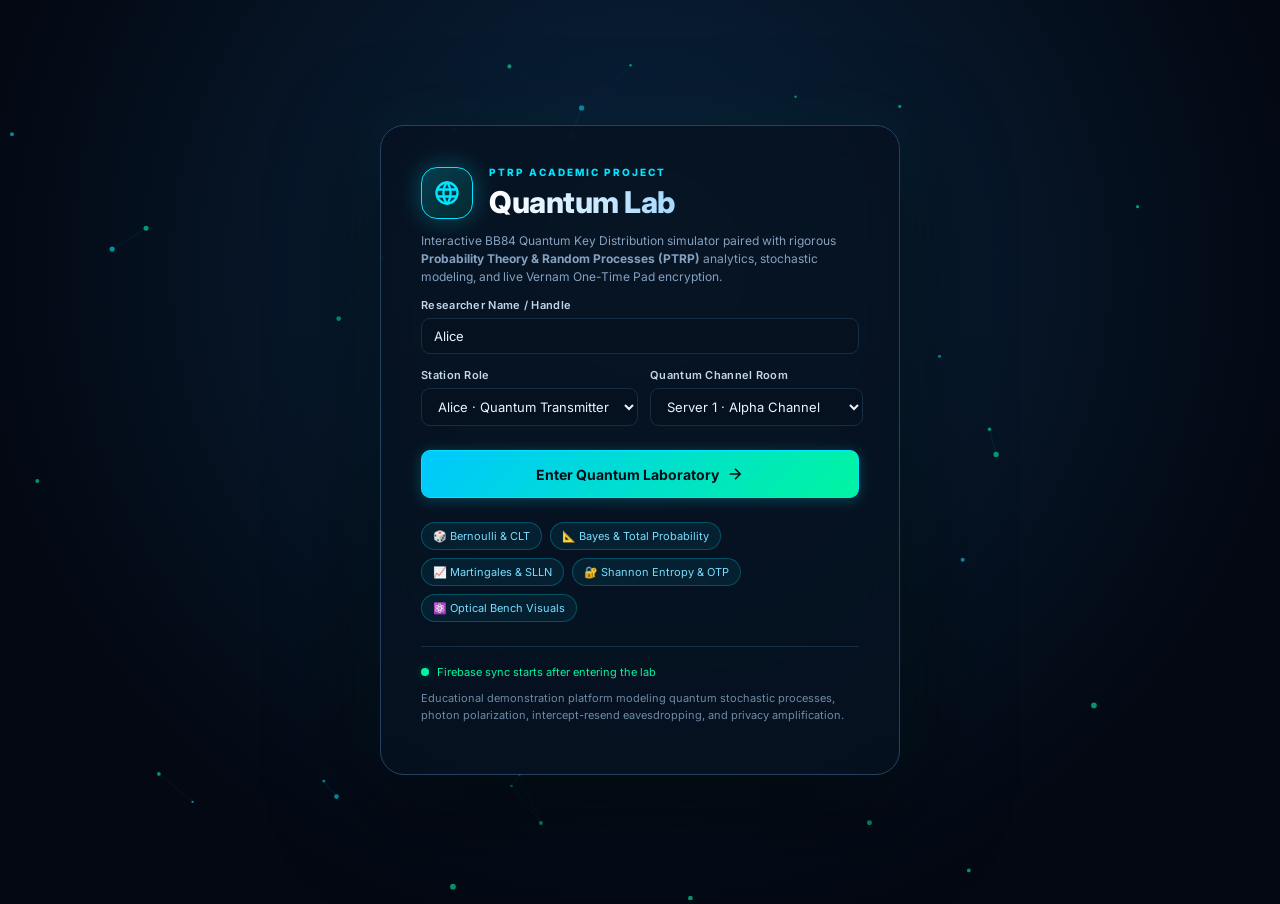
==== commit 29707dd1: "Update index.html" ====
--- a/index.html
+++ b/index.html
@@ -79,7 +79,7 @@
     <div class="card-footer-info">
       <div class="status-indicator">
         <span class="status-dot connected"></span>
-        <span>Firebase Realtime Synchronized · Standalone Capable</span>
+        <span>Firebase sync starts after entering the lab</span>
       </div>
       <p class="fine-print">
         Educational demonstration platform modeling quantum stochastic processes, photon polarization, intercept-resend eavesdropping, and privacy amplification.
--- a/style.css
+++ b/style.css
@@ -1,16 +1,25 @@
-
 :root {
-  --bg: #050b17;
-  --panel: #0a1423;
-  --panel2: #0f1d30;
-  --line: #21364d;
-  --text: #eaf3ff;
-  --muted: #91a8c2;
-  --cyan: #00c8ff;
-  --teal: #5bd0c7;
-  --red: #ff657b;
-  --purple: #c49aff;
-  --green: #54e0a2;
+  --bg: #030812;
+  --bg-darker: #02050b;
+  --panel: #071220;
+  --panel2: #0b1c30;
+  --panel-glass: rgba(7, 18, 32, 0.85);
+  --line: #172d44;
+  --line-light: #244260;
+  --text: #eaf4ff;
+  --text-bright: #ffffff;
+  --muted: #85a2c2;
+  --cyan: #00e5ff;
+  --cyan-glow: rgba(0, 229, 255, 0.35);
+  --teal: #00f5a0;
+  --teal-glow: rgba(0, 245, 160, 0.35);
+  --red: #ff3366;
+  --red-glow: rgba(255, 51, 102, 0.35);
+  --purple: #b388ff;
+  --purple-glow: rgba(179, 136, 255, 0.35);
+  --gold: #ffc83b;
+  --font-sans: 'Inter', -apple-system, BlinkMacSystemFont, "Segoe UI", Roboto, sans-serif;
+  --font-mono: 'Fira Code', ui-monospace, SFMono-Regular, Menlo, Monaco, Consolas, monospace;
 }
 
 * { box-sizing: border-box; }
@@ -18,457 +27,2096 @@
 html, body {
   margin: 0;
   min-height: 100%;
-  font-family: Inter, "Segoe UI", Arial, sans-serif;
+  font-family: var(--font-sans);
   color: var(--text);
-}
-
-body { background: var(--bg); }
+  background: var(--bg);
+  -webkit-font-smoothing: antialiased;
+}
+
 button, input, select, textarea { font: inherit; }
-button { cursor: pointer; transition: filter .15s, transform .15s; }
-button:hover { filter: brightness(1.12); }
+button {
+  cursor: pointer;
+  transition: all .18s ease;
+  display: inline-flex;
+  align-items: center;
+  justify-content: center;
+  gap: 7px;
+}
+button:hover { filter: brightness(1.15); transform: translateY(-1px); }
 button:active { transform: translateY(1px); }
-button:disabled { opacity: .45; cursor: not-allowed; transform: none; }
+button:disabled { opacity: .4; cursor: not-allowed; transform: none; filter: none; }
 
 input, select, textarea {
-  background: #081323;
+  background: #06111f;
   color: var(--text);
   border: 1px solid var(--line);
   border-radius: 9px;
-  padding: 10px 12px;
+  padding: 9px 12px;
   outline: none;
-  min-width: 0;
+  font-size: 13px;
+  transition: border-color .15s, box-shadow .15s;
 }
 
 input:focus, select:focus, textarea:focus {
   border-color: var(--cyan);
-  box-shadow: 0 0 0 2px #00c8ff1c;
+  box-shadow: 0 0 0 3px rgba(0, 229, 255, 0.15);
 }
 
 label {
-  font-size: 12px;
+  font-size: 11px;
   color: #c4d6e8;
-  font-weight: 650;
+  font-weight: 600;
+  letter-spacing: 0.3px;
 }
 
 .eyebrow {
   font-size: 10px;
   letter-spacing: 2px;
-  font-weight: 850;
+  font-weight: 800;
   color: var(--cyan);
-  margin: 0 0 8px;
-}
-
-.muted { color: var(--muted); font-size: 12px; line-height: 1.6; }
-.fine-print { color: #7891aa; font-size: 10px; line-height: 1.6; }
-
-.primary-btn, .secondary-btn, .outline-btn, .send-btn, .danger-btn, .key-badge {
+  margin: 0 0 6px;
+  text-transform: uppercase;
+}
+
+.muted { color: var(--muted); font-size: 12px; line-height: 1.5; }
+.fine-print { color: #6f8ba6; font-size: 11px; line-height: 1.5; }
+
+/* BUTTON STYLES */
+.primary-btn, .primary-action-btn, .secondary-btn, .outline-btn, .send-btn, .danger-btn, .mini-btn {
   border-radius: 9px;
-  padding: 10px 13px;
-  font-weight: 750;
+  padding: 9px 14px;
+  font-weight: 700;
   font-size: 12px;
-}
-
-.primary-btn { background: var(--cyan); color: #00111b; border: 1px solid var(--cyan); }
-.secondary-btn { background: #101e30; color: var(--teal); border: 1px solid #29465d; }
-.outline-btn { background: #08192a; color: var(--cyan); border: 1px solid var(--cyan); }
-.send-btn { background: var(--cyan); color: #00111b; border: 1px solid var(--cyan); }
-.danger-btn { background: #351923; color: #ffdce1; border: 1px solid #79374a; }
-.danger-btn.armed { background: #56202d; border-color: var(--red); color: white; }
+  border: 1px solid transparent;
+}
+
+.primary-btn, .primary-action-btn {
+  background: linear-gradient(135deg, #00c8ff, #00f5a0);
+  color: #020e17;
+  border: 1px solid var(--cyan);
+  box-shadow: 0 2px 14px rgba(0, 229, 255, 0.25);
+}
+.primary-btn:hover, .primary-action-btn:hover {
+  box-shadow: 0 4px 20px rgba(0, 245, 160, 0.4);
+}
+
+.secondary-btn {
+  background: #0c1a2c;
+  color: var(--text);
+  border: 1px solid var(--line-light);
+}
+.secondary-btn:hover {
+  background: #11243d;
+  border-color: var(--cyan);
+  color: var(--cyan);
+}
+
+.outline-btn {
+  background: rgba(0, 229, 255, 0.08);
+  color: var(--cyan);
+  border: 1px solid rgba(0, 229, 255, 0.4);
+}
+.outline-btn:hover {
+  background: rgba(0, 229, 255, 0.18);
+  border-color: var(--cyan);
+}
+
+.send-btn {
+  background: var(--cyan);
+  color: #020e17;
+  padding: 10px 18px;
+  font-size: 13px;
+  font-weight: 800;
+}
+
+.danger-btn {
+  background: #2b1118;
+  color: #ffb8c5;
+  border: 1px solid #6b2636;
+}
+.danger-btn:hover { background: #3d1421; border-color: var(--red); color: white; }
+.danger-btn.armed {
+  background: #631828;
+  border-color: var(--red);
+  color: white;
+  box-shadow: 0 0 16px var(--red-glow);
+  animation: pulse-red 2s infinite ease-in-out;
+}
+
+@keyframes pulse-red {
+  0%, 100% { box-shadow: 0 0 12px rgba(255, 51, 102, 0.3); }
+  50% { box-shadow: 0 0 22px rgba(255, 51, 102, 0.7); }
+}
+
+.mini-btn {
+  padding: 4px 9px;
+  font-size: 10px;
+  background: #0f2238;
+  border: 1px solid var(--line-light);
+  color: var(--cyan);
+  border-radius: 6px;
+}
+.mini-btn:hover { background: #15304f; }
+.icon-only-btn { padding: 9px; min-width: 36px; }
 .full-width { width: 100%; }
 
-/* Login page */
+/* LOGIN CARD */
 .login-body {
   min-height: 100vh;
   display: grid;
   place-items: center;
   padding: 24px;
-  background:
-    radial-gradient(ellipse at 15% 20%, #003b5a55, transparent 42%),
-    radial-gradient(ellipse at 90% 80%, #0a625b26, transparent 38%),
-    var(--bg);
+  position: relative;
+  overflow: hidden;
+  background: radial-gradient(circle at 50% 30%, #0a2540, #030812 75%);
+}
+
+.quantum-particles-bg {
+  position: absolute;
+  inset: 0;
+  pointer-events: none;
+  z-index: 1;
 }
 
 .login-card {
-  width: min(100%, 470px);
-  padding: 35px;
-  background: #0a1424;
-  border: 1px solid #25465e;
-  border-radius: 22px;
-  box-shadow: 0 30px 100px #0008;
+  position: relative;
+  z-index: 2;
+  width: min(100%, 520px);
+  padding: 40px;
+  background: var(--panel-glass);
+  backdrop-filter: blur(16px);
+  border: 1px solid var(--line-light);
+  border-radius: 24px;
+  box-shadow: 0 30px 100px rgba(0, 0, 0, 0.7), 0 0 60px rgba(0, 229, 255, 0.08);
+}
+
+.brand-row {
+  display: flex;
+  align-items: center;
+  gap: 16px;
+  margin-bottom: 12px;
 }
 
 .brand-mark {
-  display: grid;
-  place-items: center;
   width: 52px;
   height: 52px;
-  margin-bottom: 20px;
+  border-radius: 16px;
+  background: linear-gradient(135deg, rgba(0, 229, 255, 0.2), rgba(0, 245, 160, 0.1));
   border: 1px solid var(--cyan);
-  border-radius: 15px;
   color: var(--cyan);
-  background: #00c8ff13;
-  font-size: 25px;
-  font-weight: 900;
-}
-
-.brand-mark span { color: var(--teal); }
-.login-card h1 { font-size: 32px; margin: 0 0 12px; }
-.login-card form { display: grid; gap: 9px; margin-top: 25px; }
-.login-card form label { margin-top: 5px; }
-.login-card form button { margin-top: 12px; padding: 13px; }
-
-.feature-chips { display: flex; flex-wrap: wrap; gap: 7px; margin-top: 22px; }
-.feature-chips span {
-  font-size: 10px;
+  display: grid;
+  place-items: center;
+  box-shadow: 0 0 24px rgba(0, 229, 255, 0.3);
+}
+
+.login-card h1 {
+  font-size: 30px;
+  margin: 0;
+  font-weight: 800;
+  letter-spacing: -0.5px;
+  background: linear-gradient(90deg, #ffffff, #a5d8ff);
+  -webkit-background-clip: text;
+  -webkit-text-fill-color: transparent;
+}
+
+.form-group {
+  display: flex;
+  flex-direction: column;
+  gap: 6px;
+  margin-bottom: 14px;
+}
+
+.form-row {
+  display: grid;
+  grid-template-columns: 1fr 1fr;
+  gap: 12px;
+}
+
+.enter-btn {
+  padding: 14px;
+  font-size: 14px;
+  margin-top: 10px;
+}
+
+.feature-pills {
+  display: flex;
+  flex-wrap: wrap;
+  gap: 8px;
+  margin-top: 24px;
+}
+.feature-pills span {
+  font-size: 11px;
+  padding: 6px 11px;
+  border-radius: 20px;
+  background: rgba(0, 229, 255, 0.07);
+  border: 1px solid rgba(0, 229, 255, 0.25);
+  color: #79ddff;
+}
+
+.card-footer-info {
+  margin-top: 24px;
+  padding-top: 18px;
+  border-top: 1px solid var(--line);
+}
+
+.status-indicator {
+  display: flex;
+  align-items: center;
+  gap: 8px;
+  font-size: 11px;
   color: var(--teal);
-  border: 1px solid #24544f;
-  background: #5bd0c70b;
-  padding: 6px 9px;
-  border-radius: 20px;
-}
-.login-card .fine-print { margin-top: 23px; }
-
-/* Main application */
+  margin-bottom: 8px;
+}
+
+/* APP SHELL & LAYOUT */
 .chat-page {
   height: 100vh;
   overflow: hidden;
-  padding: 14px;
-  background: radial-gradient(ellipse at 45% 0%, #10334b42, transparent 48%), var(--bg);
+  padding: 12px;
+  background: radial-gradient(ellipse at 50% 0%, #0d2742 0%, var(--bg) 65%);
 }
 
 .app-shell {
   display: flex;
-  max-width: 1900px;
-  height: calc(100vh - 28px);
+  max-width: 1920px;
+  height: calc(100vh - 24px);
   margin: auto;
-  border: 1px solid #233e57;
-  border-radius: 17px;
+  border: 1px solid var(--line);
+  border-radius: 18px;
   overflow: hidden;
   background: var(--panel);
-  box-shadow: 0 20px 80px #0006;
-}
-
+  box-shadow: 0 25px 80px rgba(0, 0, 0, 0.7);
+}
+
+/* SIDEBAR */
 .sidebar {
-  width: 240px;
-  min-width: 220px;
+  width: 270px;
+  min-width: 250px;
   display: flex;
   flex-direction: column;
-  background: #08111f;
+  background: #050e1b;
   border-right: 1px solid var(--line);
 }
 
-.side-brand { padding: 20px 17px 15px; }
-.side-brand h2 { font-size: 18px; margin: 0; }
+.side-brand {
+  padding: 18px 16px 14px;
+  display: flex;
+  align-items: center;
+  gap: 12px;
+  border-bottom: 1px solid var(--line);
+}
+.side-brand-icon {
+  width: 36px;
+  height: 36px;
+  border-radius: 10px;
+  background: rgba(0, 229, 255, 0.15);
+  border: 1px solid var(--cyan);
+  color: var(--cyan);
+  display: grid;
+  place-items: center;
+  flex-shrink: 0;
+}
+.side-brand h2 { font-size: 16px; margin: 0; font-weight: 700; }
 
 .side-controls {
-  padding: 0 16px 17px;
+  padding: 14px 16px;
   border-bottom: 1px solid var(--line);
   display: grid;
-  gap: 7px;
-}
-.side-controls select { width: 100%; margin-bottom: 5px; }
+  gap: 10px;
+}
+.side-controls select { width: 100%; }
+
+.stations-section {
+  padding: 10px 14px;
+  border-bottom: 1px solid var(--line);
+  display: grid;
+  gap: 8px;
+}
 
 .person-card {
   display: flex;
   align-items: center;
-  gap: 11px;
-  padding: 14px 16px;
-  border-bottom: 1px solid #1c2d40;
-}
-
-.person-card strong, .person-card small { display: block; }
-.person-card strong { font-size: 12px; }
-.person-card small { font-size: 10px; color: var(--muted); margin-top: 5px; }
-.no-border { border: 0; padding: 0; }
+  gap: 12px;
+  padding: 9px 12px;
+  background: #081628;
+  border: 1px solid var(--line);
+  border-radius: 11px;
+  position: relative;
+}
+
+.person-info strong { display: block; font-size: 13px; font-weight: 700; }
+.person-info small { display: block; font-size: 10px; color: var(--muted); margin-top: 2px; }
+
+.station-badge {
+  margin-left: auto;
+  font-size: 9px;
+  font-weight: 800;
+  padding: 3px 6px;
+  border-radius: 5px;
+  letter-spacing: 0.5px;
+}
+.alice-card .station-badge { background: rgba(0, 229, 255, 0.15); color: var(--cyan); border: 1px solid rgba(0, 229, 255, 0.3); }
+.bob-card .station-badge { background: rgba(0, 245, 160, 0.15); color: var(--teal); border: 1px solid rgba(0, 245, 160, 0.3); }
 
 .avatar {
-  width: 38px;
-  height: 38px;
+  width: 34px;
+  height: 34px;
   border-radius: 50%;
   display: grid;
   place-items: center;
-  font-weight: 900;
-  color: #00111b;
-  flex: 0 0 38px;
-}
-
-.alice-avatar { background: var(--cyan); }
-.bob-avatar { background: var(--teal); }
-.eve-avatar { background: #8d4779; color: white; }
-
-.eve-card { padding: 14px 13px; border-bottom: 1px solid var(--line); }
-.eve-card label { display: flex; justify-content: space-between; gap: 5px; margin: 13px 0 7px; font-size: 10px; }
-.eve-card input[type=range] { width: 100%; padding: 0; accent-color: var(--red); }
+  font-weight: 800;
+  font-size: 14px;
+  color: #020e17;
+  flex: 0 0 34px;
+}
+.alice-avatar { background: var(--cyan); box-shadow: 0 0 10px var(--cyan-glow); }
+.bob-avatar { background: var(--teal); box-shadow: 0 0 10px var(--teal-glow); }
+.eve-avatar { background: var(--red); color: white; box-shadow: 0 0 10px var(--red-glow); }
+
+.eve-card {
+  padding: 14px;
+  border-bottom: 1px solid var(--line);
+  background: #0a111e;
+}
+.eve-slider-wrap { margin: 12px 0 10px; }
+.eve-slider-wrap label {
+  display: flex;
+  justify-content: space-between;
+  align-items: center;
+  font-size: 11px;
+  margin-bottom: 6px;
+}
+.bold-tag {
+  font-family: var(--font-mono);
+  color: var(--red);
+  font-weight: 700;
+}
+.eve-slider-wrap input[type=range] { width: 100%; padding: 0; accent-color: var(--red); }
+
+/* KEY RESERVOIR CARD */
+.key-reservoir-card {
+  padding: 14px;
+  border-bottom: 1px solid var(--line);
+  background: #061324;
+}
+.reservoir-header {
+  display: flex;
+  justify-content: space-between;
+  align-items: center;
+  font-size: 11px;
+  font-weight: 700;
+  margin-bottom: 8px;
+}
+.key-count-tag {
+  font-family: var(--font-mono);
+  font-size: 11px;
+  color: var(--teal);
+  background: rgba(0, 245, 160, 0.12);
+  padding: 2px 7px;
+  border-radius: 5px;
+  border: 1px solid rgba(0, 245, 160, 0.3);
+}
+.key-progress-bar {
+  height: 6px;
+  background: #112338;
+  border-radius: 4px;
+  overflow: hidden;
+  margin-bottom: 8px;
+}
+.key-progress-fill {
+  height: 100%;
+  background: linear-gradient(90deg, var(--teal), var(--cyan));
+  transition: width .3s ease;
+}
+.key-reservoir-footer {
+  display: flex;
+  justify-content: space-between;
+  align-items: center;
+}
+.key-reservoir-footer small { font-size: 10px; color: var(--muted); }
 
 .side-bottom {
   margin-top: auto;
-  padding: 15px;
+  padding: 14px 16px;
   border-top: 1px solid var(--line);
   display: grid;
-  gap: 12px;
-}
-.side-bottom div { display: flex; gap: 8px; align-items: center; font-size: 10px; color: var(--muted); }
-.side-bottom small { font-size: 9px; color: #728ba5; }
-
-.status-dot { width: 7px; height: 7px; background: #e1ae52; border-radius: 50%; flex: 0 0 7px; }
-.status-dot.connected { background: var(--green); }
-
+  gap: 8px;
+}
+.connection-status {
+  display: flex;
+  align-items: center;
+  gap: 8px;
+  font-size: 11px;
+  color: var(--muted);
+}
+.status-dot {
+  width: 8px;
+  height: 8px;
+  border-radius: 50%;
+  background: var(--gold);
+  flex-shrink: 0;
+}
+.status-dot.connected {
+  background: var(--teal);
+  box-shadow: 0 0 8px var(--teal-glow);
+}
+.disclaimer-text { font-size: 10px; color: #5c7895; line-height: 1.4; }
+
+/* MAIN CHAT PANEL */
 .main-panel {
   flex: 1;
   min-width: 0;
   display: flex;
   flex-direction: column;
-  background: #091423;
+  background: #06101d;
 }
 
 .topbar {
   display: flex;
   justify-content: space-between;
   align-items: center;
-  gap: 15px;
-  padding: 18px 20px;
-  background: #0c192a;
+  gap: 16px;
+  padding: 16px 22px;
+  background: #081525;
   border-bottom: 1px solid var(--line);
 }
-.topbar h1 { font-size: 18px; margin: 0 0 5px; }
-.topbar p { margin-top: 0; }
+.topbar h1 { font-size: 18px; margin: 0 0 4px; font-weight: 800; }
+.topbar-info p { margin: 0; }
 
 .top-actions {
   display: flex;
   flex-wrap: wrap;
   align-items: center;
-  justify-content: flex-end;
-  gap: 7px;
-}
-
-.key-badge { background: #071321; color: var(--muted); border: 1px solid var(--line); font-family: monospace; font-size: 10px; }
-.key-badge.ready { color: var(--green); border-color: #286a58; }
-.key-badge.rejected { color: #ffb3bf; border-color: #803b4b; }
+  gap: 8px;
+}
+
+.key-badge {
+  background: #06111f;
+  color: var(--muted);
+  border: 1px solid var(--line);
+  font-family: var(--font-mono);
+  font-size: 11px;
+  padding: 8px 12px;
+  border-radius: 8px;
+}
+.key-badge.ready {
+  color: var(--teal);
+  border-color: rgba(0, 245, 160, 0.4);
+  background: rgba(0, 245, 160, 0.08);
+  box-shadow: 0 0 14px rgba(0, 245, 160, 0.15);
+}
+.key-badge.rejected {
+  color: var(--red);
+  border-color: rgba(255, 51, 102, 0.4);
+  background: rgba(255, 51, 102, 0.08);
+}
 
 .notice {
-  padding: 9px 18px;
-  background: #00c8ff08;
-  border-bottom: 1px solid #17334a;
-  color: #9fc4d8;
-  font-size: 10px;
+  padding: 10px 22px;
+  background: rgba(0, 229, 255, 0.05);
+  border-bottom: 1px solid var(--line);
+  color: #b1daf0;
+  font-size: 11px;
   line-height: 1.5;
-}
-
+  display: flex;
+  align-items: center;
+  gap: 10px;
+}
+.notice-icon { font-size: 14px; }
+
+/* QUICK STATS */
 .quick-stats {
   display: grid;
-  grid-template-columns: repeat(4, minmax(0, 1fr));
-  gap: 9px;
-  padding: 11px 14px;
-  border-bottom: 1px solid #1b2c40;
-}
-.quick-stat { padding: 10px 12px; border: 1px solid #1c3248; background: #0c1a2b; border-radius: 9px; min-width: 0; }
-.quick-stat span, .quick-stat strong { display: block; }
-.quick-stat span { font-size: 10px; color: var(--muted); }
-.quick-stat strong { font-size: 16px; color: var(--cyan); margin-top: 7px; overflow-wrap: anywhere; }
-
-.chat-messages { flex: 1; overflow-y: auto; padding: 17px; display: flex; flex-direction: column; gap: 10px; }
+  grid-template-columns: repeat(4, 1fr);
+  gap: 10px;
+  padding: 12px 18px;
+  background: #050d18;
+  border-bottom: 1px solid var(--line);
+}
+
+.quick-stat {
+  padding: 10px 14px;
+  border: 1px solid var(--line);
+  background: #081628;
+  border-radius: 11px;
+  min-width: 0;
+  position: relative;
+  overflow: hidden;
+}
+.quick-stat::after {
+  content: '';
+  position: absolute;
+  top: 0;
+  left: 0;
+  right: 0;
+  height: 2px;
+  background: linear-gradient(90deg, var(--cyan), transparent);
+}
+.quick-stat span { display: block; font-size: 11px; color: var(--muted); font-weight: 500; }
+.quick-stat strong { display: block; font-size: 18px; color: var(--cyan); margin: 4px 0 2px; font-family: var(--font-mono); font-weight: 700; }
+.quick-stat small { font-size: 10px; color: #6f8fae; }
+.security-safe { color: var(--teal) !important; }
+.security-alert { color: var(--red) !important; }
+
+/* CHAT MESSAGES */
+.chat-messages {
+  flex: 1;
+  overflow-y: auto;
+  padding: 20px;
+  display: flex;
+  flex-direction: column;
+  gap: 14px;
+}
 
 .system-message {
   align-self: center;
-  max-width: 92%;
-  padding: 8px 12px;
+  max-width: 85%;
+  padding: 8px 16px;
   text-align: center;
-  background: #0c1d30;
-  border: 1px solid #233d55;
+  background: #0a1b2e;
+  border: 1px solid var(--line);
+  border-radius: 12px;
+  color: #a4c5e3;
+  font-size: 11px;
+  line-height: 1.5;
+}
+.system-message.alert {
+  color: #ffb8c5;
+  border-color: rgba(255, 51, 102, 0.4);
+  background: rgba(255, 51, 102, 0.08);
+}
+
+.message {
+  max-width: min(80%, 650px);
+  padding: 13px 16px;
+  border: 1px solid var(--line);
+  background: #0c1a2d;
+  border-radius: 14px;
+  box-shadow: 0 4px 15px rgba(0, 0, 0, 0.2);
+}
+.message.sent {
+  align-self: flex-end;
+  background: #0b2438;
+  border-color: #174b69;
+  border-bottom-right-radius: 4px;
+}
+.message.received {
+  align-self: flex-start;
+  background: #0a1828;
+  border-bottom-left-radius: 4px;
+}
+
+.message-meta {
+  display: flex;
+  justify-content: space-between;
+  align-items: center;
+  color: var(--cyan);
+  font-size: 11px;
+  font-weight: 700;
+  margin-bottom: 8px;
+}
+.message-meta time { color: var(--muted); font-weight: 400; font-size: 10px; }
+.message-text { font-size: 14px; line-height: 1.55; white-space: pre-wrap; word-break: break-word; }
+
+.message-otp-info {
+  margin-top: 10px;
+  padding-top: 8px;
+  border-top: 1px solid rgba(255, 255, 255, 0.07);
+  display: flex;
+  align-items: center;
+  justify-content: space-between;
+  font-size: 11px;
+}
+.otp-chip {
+  background: rgba(0, 245, 160, 0.12);
+  color: var(--teal);
+  border: 1px solid rgba(0, 245, 160, 0.3);
+  padding: 2px 7px;
+  border-radius: 5px;
+  font-family: var(--font-mono);
+  font-size: 10px;
+}
+.inspect-btn {
+  background: transparent;
+  color: var(--cyan);
+  border: none;
+  font-size: 11px;
+  padding: 3px 6px;
+  border-radius: 4px;
+  cursor: pointer;
+}
+.inspect-btn:hover { text-decoration: underline; background: rgba(0, 229, 255, 0.1); }
+
+.payload {
+  margin-top: 8px;
+  font-size: 11px;
+  color: var(--muted);
+}
+.payload summary { cursor: pointer; }
+.payload code {
+  display: block;
+  max-height: 90px;
+  overflow: auto;
+  font-family: var(--font-mono);
+  font-size: 10px;
+  color: var(--cyan);
+  background: #040c17;
+  padding: 8px;
+  border-radius: 6px;
+  margin-top: 6px;
+  white-space: pre-wrap;
+  word-break: break-all;
+}
+
+.typing-line {
+  display: none;
+  padding: 0 22px 8px;
+  color: var(--teal);
+  font-size: 11px;
+  font-style: italic;
+}
+
+/* COMPOSER */
+.composer {
+  display: flex;
+  align-items: center;
+  gap: 10px;
+  padding: 14px 20px;
+  background: #060e1a;
+  border-top: 1px solid var(--line);
+}
+.composer textarea {
+  flex: 1;
+  height: 44px;
+  resize: vertical;
+  max-height: 120px;
+  font-size: 13px;
+  padding: 11px 14px;
+}
+.gen-key-btn { flex-shrink: 0; padding: 11px 15px; }
+
+/* CRYPTO LOGS PANEL */
+.logs-panel {
+  width: 0;
+  min-width: 0;
+  overflow: hidden;
+  display: flex;
+  flex-direction: column;
+  background: #050d18;
+  transition: width .25s ease;
+}
+.logs-panel.open {
+  width: 340px;
+  min-width: 320px;
+  border-left: 1px solid var(--line);
+}
+
+.panel-title {
+  display: flex;
+  align-items: center;
+  justify-content: space-between;
+  padding: 16px 18px;
+  border-bottom: 1px solid var(--line);
+}
+.panel-title h3 { margin: 0; font-size: 15px; font-weight: 700; }
+
+.logs-toolbar {
+  display: flex;
+  justify-content: space-between;
+  align-items: center;
+  padding: 8px 18px;
+  background: #081424;
+  border-bottom: 1px solid var(--line);
+}
+
+.crypto-logs {
+  overflow-y: auto;
+  flex: 1;
+  padding: 14px;
+  display: flex;
+  flex-direction: column;
+  gap: 10px;
+}
+.empty-logs { text-align: center; margin-top: 30px; }
+
+.log-entry {
+  padding: 12px;
+  background: #0a1727;
+  border: 1px solid var(--line);
+  border-left: 3px solid var(--cyan);
+  border-radius: 8px;
+  font-family: var(--font-mono);
+  font-size: 11px;
+  line-height: 1.5;
+}
+.log-entry-header {
+  display: flex;
+  justify-content: space-between;
+  align-items: center;
+  margin-bottom: 8px;
+}
+.log-entry strong { color: var(--cyan); font-weight: 700; }
+.log-time { color: var(--muted); font-size: 9px; }
+.log-entry table { width: 100%; border-collapse: collapse; margin-top: 6px; }
+.log-entry th, .log-entry td {
+  padding: 4px 6px;
+  border-bottom: 1px solid #14283c;
+  text-align: left;
+  font-size: 10px;
+  vertical-align: top;
+}
+.log-entry th { color: var(--muted); width: 44%; }
+.log-entry td { color: var(--text-bright); word-break: break-all; }
+
+.icon-btn {
+  width: 32px;
+  height: 32px;
+  border: 1px solid var(--line-light);
+  border-radius: 8px;
+  background: #0f2034;
+  color: var(--muted);
+  font-size: 18px;
+  display: grid;
+  place-items: center;
+}
+.icon-btn:hover { background: #162f4c; color: var(--text); }
+
+/* ========================================================
+   MODALS & TABS
+   ======================================================== */
+.modal {
+  display: none;
+  position: fixed;
+  inset: 0;
+  z-index: 1000;
+  overflow-y: auto;
+  padding: 24px 12px;
+  background: rgba(2, 6, 14, 0.88);
+  backdrop-filter: blur(10px);
+}
+.modal.open { display: block; }
+
+.modal-card {
+  width: min(95%, 1100px);
+  margin: 1.5% auto;
+  padding: 26px;
+  background: #071322;
+  border: 1px solid var(--line-light);
+  border-radius: 18px;
+  box-shadow: 0 25px 90px rgba(0, 0, 0, 0.8), 0 0 50px rgba(0, 229, 255, 0.08);
+}
+.modal-card.wide { width: min(97%, 1300px); }
+.modal-card.extra-wide { width: min(98%, 1450px); }
+
+.modal-heading {
+  display: flex;
+  justify-content: space-between;
+  align-items: center;
+  gap: 16px;
+  margin-bottom: 16px;
+}
+.modal-heading h2 { margin: 0; font-size: 22px; font-weight: 800; letter-spacing: -0.3px; }
+
+/* TAB NAVIGATION */
+.tab-nav {
+  display: flex;
+  gap: 6px;
+  border-bottom: 1px solid var(--line);
+  padding-bottom: 10px;
+  margin-bottom: 18px;
+  overflow-x: auto;
+}
+.tab-btn {
+  background: transparent;
+  border: 1px solid transparent;
+  color: var(--muted);
+  padding: 8px 14px;
+  border-radius: 9px;
+  font-size: 12px;
+  font-weight: 600;
+  white-space: nowrap;
+}
+.tab-btn:hover { color: var(--text); background: #0c1c30; }
+.tab-btn.active {
+  background: #0f253f;
+  color: var(--cyan);
+  border-color: var(--line-light);
+  box-shadow: 0 2px 10px rgba(0, 229, 255, 0.15);
+}
+
+.sim-tab-content, .ana-tab-content { display: none; }
+.sim-tab-content.active, .ana-tab-content.active { display: block; }
+
+/* TOOLBARS */
+.sim-toolbar, .analytics-controls {
+  display: flex;
+  flex-wrap: wrap;
+  align-items: center;
+  justify-content: space-between;
+  gap: 14px;
+  padding: 14px 18px;
+  background: #0a192c;
+  border: 1px solid var(--line);
+  border-radius: 12px;
+  margin-bottom: 18px;
+}
+.toolbar-group {
+  display: flex;
+  flex-wrap: wrap;
+  align-items: center;
+  gap: 14px;
+}
+.toolbar-actions {
+  display: flex;
+  flex-wrap: wrap;
+  align-items: center;
+  gap: 8px;
+}
+.sim-toolbar label, .analytics-controls label {
+  display: flex;
+  align-items: center;
+  gap: 8px;
+}
+.inline-check { cursor: pointer; }
+.inline-check input { accent-color: var(--cyan); }
+
+/* METRICS ROW */
+.sim-metrics {
+  display: grid;
+  grid-template-columns: repeat(4, 1fr);
+  gap: 12px;
+  margin-bottom: 18px;
+}
+.sim-metrics div, .metric-card {
+  padding: 14px 16px;
+  border: 1px solid var(--line);
   border-radius: 11px;
-  color: #9eb9d0;
+  background: #0a1829;
+  position: relative;
+  overflow: hidden;
+}
+.sim-metrics span, .metric-card span { display: block; font-size: 11px; color: var(--muted); }
+.sim-metrics strong, .metric-card strong {
+  display: block;
+  font-size: 22px;
+  color: var(--cyan);
+  margin-top: 6px;
+  font-family: var(--font-mono);
+  font-weight: 700;
+}
+
+/* ========================================================
+   OPTICAL BENCH CANVAS & INSPECTOR
+   ======================================================== */
+.canvas-container {
+  position: relative;
+  background: #030a14;
+  border: 1px solid var(--line);
+  border-radius: 14px;
+  overflow: hidden;
+  box-shadow: inset 0 0 40px rgba(0, 0, 0, 0.6);
+}
+#channel-canvas {
+  width: 100%;
+  height: 340px;
+  display: block;
+}
+
+.canvas-hud {
+  position: absolute;
+  top: 12px;
+  left: 12px;
+  display: flex;
+  gap: 8px;
+  pointer-events: none;
+}
+.hud-pill {
+  font-family: var(--font-mono);
   font-size: 10px;
-  line-height: 1.5;
-}
-.system-message.alert { color: #ffb2bf; border-color: #79394a; }
-
-.message { max-width: min(78%, 600px); padding: 11px 13px; border: 1px solid #283e55; background: #101e30; border-radius: 13px; overflow-wrap: anywhere; }
-.message.sent { align-self: flex-end; background: #0a2a3b; border-color: #16526b; border-bottom-right-radius: 3px; }
-.message.received { align-self: flex-start; border-bottom-left-radius: 3px; }
-.message-meta { display: flex; justify-content: space-between; gap: 20px; color: var(--teal); font-size: 10px; margin-bottom: 7px; }
-.message-meta time { color: var(--muted); }
-.message-text { font-size: 13px; line-height: 1.55; white-space: pre-wrap; }
-.payload { margin-top: 9px; color: var(--muted); font-size: 10px; }
-.payload summary { cursor: pointer; }
-.payload code { display: block; max-height: 100px; overflow: auto; white-space: pre-wrap; overflow-wrap: anywhere; color: var(--cyan); margin-top: 7px; }
-
-.typing-line { display: none; padding: 0 18px 8px; color: var(--teal); font-size: 10px; }
-
-.composer {
-  display: flex;
-  align-items: center;
-  gap: 9px;
-  padding: 13px;
-  background: #08111f;
-  border-top: 1px solid var(--line);
-}
-.composer textarea { flex: 1; height: 43px; resize: vertical; max-height: 110px; }
-
-.logs-panel { width: 0; min-width: 0; overflow: hidden; display: flex; flex-direction: column; background: #08111f; transition: width .2s; }
-.logs-panel.open { width: 310px; min-width: 280px; border-left: 1px solid var(--line); }
-.panel-title { display: flex; align-items: center; justify-content: space-between; padding: 16px; border-bottom: 1px solid var(--line); gap: 10px; }
-.panel-title h3 { margin: 0; font-size: 15px; }
-.crypto-logs { overflow: auto; flex: 1; padding: 12px; }
-
-.log-entry {
-  padding: 11px;
-  margin-bottom: 10px;
-  background: #101d2d;
-  border: 1px solid #23364a;
-  border-left: 3px solid var(--cyan);
+  padding: 4px 9px;
+  border-radius: 20px;
+  background: rgba(6, 17, 31, 0.85);
+  border: 1px solid var(--line-light);
+  color: var(--cyan);
+  backdrop-filter: blur(4px);
+}
+.hud-eve-pill {
+  color: var(--red);
+  border-color: rgba(255, 51, 102, 0.4);
+}
+
+/* QUANTUM STATE INSPECTOR CARD */
+.state-inspector-card {
+  display: flex;
+  align-items: center;
+  justify-content: space-between;
+  gap: 10px;
+  padding: 14px 18px;
+  background: #091728;
+  border: 1px solid var(--line);
+  border-radius: 12px;
+  margin-top: 14px;
+  font-size: 12px;
+}
+.inspector-col { flex: 1; }
+.step-tag {
+  display: block;
+  font-size: 9px;
+  letter-spacing: 1px;
+  font-weight: 800;
+  color: var(--cyan);
+  margin-bottom: 4px;
+}
+.state-math strong { color: var(--text-bright); }
+.state-ket { margin-top: 3px; font-family: var(--font-mono); color: var(--muted); font-size: 11px; }
+.state-ket code { color: var(--teal); }
+.inspector-arrow { font-size: 18px; color: var(--muted); font-weight: 700; }
+.outcome-col { border-left: 1px solid var(--line); padding-left: 14px; }
+
+/* PROTOCOL STEPS GRID */
+.protocol-steps {
+  display: grid;
+  grid-template-columns: repeat(6, 1fr);
+  gap: 8px;
+  margin-bottom: 18px;
+}
+.protocol-step {
+  display: flex;
+  flex-direction: column;
+  gap: 6px;
+  padding: 12px;
+  border: 1px solid var(--line);
+  background: #081628;
+  border-radius: 10px;
+  opacity: .55;
+  transition: all .2s;
+  position: relative;
+}
+.protocol-step.active {
+  opacity: 1;
+  border-color: var(--cyan);
+  background: #0d233c;
+  box-shadow: 0 0 20px rgba(0, 229, 255, 0.15);
+}
+.protocol-step.done {
+  opacity: 1;
+  border-color: rgba(0, 245, 160, 0.4);
+}
+.step-num { font-size: 10px; font-weight: 800; color: var(--cyan); font-family: var(--font-mono); }
+.protocol-step strong { font-size: 12px; }
+.protocol-step small { font-size: 10px; line-height: 1.4; color: var(--muted); }
+.step-count {
+  margin-top: auto;
+  font-size: 9px;
+  font-family: var(--font-mono);
+  color: var(--teal);
+  background: rgba(0, 245, 160, 0.1);
+  padding: 2px 6px;
+  border-radius: 4px;
+  align-self: flex-start;
+}
+
+/* BITSTREAM PIPELINE VISUALIZER */
+.bitstream-pipeline-card {
+  padding: 18px;
+  background: #081628;
+  border: 1px solid var(--line);
+  border-radius: 12px;
+}
+.bitstream-pipeline-card h3 { margin: 0 0 14px; font-size: 15px; }
+.pipeline-ribbon { display: grid; gap: 12px; }
+.ribbon-stage { display: flex; flex-direction: column; gap: 6px; }
+.ribbon-label { font-size: 11px; font-weight: 700; color: var(--muted); }
+.ribbon-bits {
+  font-family: var(--font-mono);
+  font-size: 11px;
+  padding: 10px 14px;
+  background: #040d18;
+  border: 1px solid var(--line);
+  border-radius: 8px;
+  letter-spacing: 2px;
+  overflow-x: auto;
+  white-space: nowrap;
+}
+.bit-match { color: var(--teal); font-weight: 700; }
+.bit-mismatch { color: #5a748c; }
+.bit-sample { color: var(--purple); font-weight: 700; }
+.bit-error { color: var(--red); font-weight: 800; }
+
+/* PHOTON DATA TABLE */
+.table-filter-bar {
+  display: flex;
+  flex-wrap: wrap;
+  align-items: center;
+  gap: 8px;
+  margin-bottom: 12px;
+  font-size: 12px;
+}
+.filter-btn {
+  padding: 5px 11px;
+  font-size: 11px;
+  background: #091728;
+  border: 1px solid var(--line);
   border-radius: 7px;
-  font: 10px/1.5 monospace;
-  overflow-wrap: anywhere;
-}
-.log-entry strong { color: var(--cyan); }
-.log-entry table { width: 100%; border-collapse: collapse; margin-top: 8px; }
-.log-entry td, .log-entry th { border-bottom: 1px solid #26364a; text-align: left; padding: 5px; font-size: 10px; vertical-align: top; }
-.log-entry th { color: var(--muted); width: 40%; }
-
-.icon-btn { width: 34px; height: 34px; border: 1px solid #2a4058; border-radius: 8px; background: #122238; color: var(--muted); font-size: 22px; }
-
-/* Modals */
-.modal { display: none; position: fixed; inset: 0; z-index: 1000; overflow: auto; padding: 20px 0; background: #020711ed; backdrop-filter: blur(8px); }
-.modal.open { display: block; }
-
-.modal-card {
-  width: min(94%, 1000px);
-  margin: 2% auto;
-  padding: 23px;
-  background: #0a1424;
-  border: 1px solid #176184;
-  border-radius: 16px;
-  box-shadow: 0 25px 90px #0009;
-}
-.modal-card.wide { width: min(96%, 1250px); }
-
-.modal-heading { display: flex; justify-content: space-between; align-items: center; gap: 15px; }
-.modal-heading h2 { margin: 0; font-size: 22px; }
-.modal-heading .eyebrow { margin-bottom: 7px; }
-
-.sim-toolbar, .analytics-controls {
-  display: flex;
-  flex-wrap: wrap;
-  align-items: end;
+  color: var(--muted);
+}
+.filter-btn:hover { color: var(--text); background: #0f243c; }
+.filter-btn.active {
+  background: #0f243c;
+  color: var(--cyan);
+  border-color: var(--cyan);
+}
+.table-search-input {
+  margin-left: auto;
+  padding: 5px 10px;
+  font-size: 11px;
+  width: 170px;
+}
+
+.table-wrap {
+  max-height: 400px;
+  overflow: auto;
+  border: 1px solid var(--line);
+  border-radius: 10px;
+  background: #06111f;
+}
+#bb84-table {
+  border-collapse: collapse;
+  width: 100%;
+  min-width: 880px;
+  font-family: var(--font-mono);
+  font-size: 11px;
+}
+#bb84-table th, #bb84-table td {
+  padding: 9px 12px;
+  border-bottom: 1px solid #142436;
+  text-align: center;
+  white-space: nowrap;
+}
+#bb84-table th {
+  position: sticky;
+  top: 0;
+  background: #0c1e33;
+  color: #c4d7e9;
+  z-index: 2;
+  font-weight: 700;
+}
+#bb84-table .good { color: var(--teal); font-weight: 700; }
+#bb84-table .bad { color: #5a748c; }
+#bb84-table .sample { color: var(--purple); font-weight: 700; }
+#bb84-table .error-cell { color: var(--red); font-weight: 800; background: rgba(255, 51, 102, 0.1); }
+#bb84-table .dim { color: #43586d; }
+.empty-cell { text-align: center !important; color: var(--muted); padding: 40px !important; }
+
+/* POLARIZATION & MALUS LAW */
+.malus-container {
+  display: grid;
+  grid-template-columns: 360px 1fr;
+  gap: 24px;
+  padding: 16px;
+  background: #081628;
+  border: 1px solid var(--line);
+  border-radius: 14px;
+}
+.malus-dial-col {
+  display: flex;
+  flex-direction: column;
+  align-items: center;
+  gap: 16px;
+}
+#malus-canvas {
+  background: #040d18;
+  border-radius: 50%;
+  border: 1px solid var(--line);
+  box-shadow: 0 0 30px rgba(0, 229, 255, 0.1);
+}
+.malus-controls { width: 100%; display: grid; gap: 10px; font-size: 12px; }
+.malus-explanation-col h3 { margin: 0 0 10px; font-size: 18px; }
+.math-callout {
+  padding: 12px 16px;
+  background: #050d18;
+  border: 1px solid var(--line);
+  border-radius: 8px;
+  font-family: var(--font-mono);
+  color: var(--teal);
+  font-size: 13px;
+  margin: 14px 0;
+}
+.malus-cases-grid {
+  display: grid;
+  grid-template-columns: repeat(3, 1fr);
   gap: 10px;
   margin: 18px 0;
+}
+.malus-case {
   padding: 12px;
-  border: 1px solid var(--line);
+  background: #0b1d30;
+  border: 1px solid var(--line);
+  border-radius: 9px;
+  font-size: 11px;
+}
+.malus-case strong { display: block; color: var(--cyan); margin-bottom: 6px; }
+.malus-case code { font-family: var(--font-mono); color: var(--teal); font-size: 12px; }
+.malus-case small { display: block; color: var(--muted); margin-top: 6px; line-height: 1.4; }
+.malus-live-calc {
+  padding: 14px;
+  background: rgba(0, 229, 255, 0.08);
+  border: 1px solid rgba(0, 229, 255, 0.3);
   border-radius: 10px;
-  background: #0c1929;
-}
-.sim-toolbar label, .analytics-controls label { display: grid; gap: 6px; }
-.inline-check { display: flex !important; align-items: center; gap: 7px; }
-.inline-check input { accent-color: var(--cyan); }
-
-.protocol-steps { display: grid; grid-template-columns: repeat(6, minmax(0, 1fr)); gap: 7px; margin: 16px 0; }
-.protocol-step { display: flex; flex-direction: column; gap: 7px; padding: 10px; border: 1px solid var(--line); background: #0d1b2d; border-radius: 9px; opacity: .6; min-width: 0; }
-.protocol-step.active { opacity: 1; border-color: var(--cyan); box-shadow: 0 0 18px #00c8ff0b; }
-.protocol-step.done { opacity: 1; border-color: #28695e; }
-.protocol-step span { font-size: 10px; color: var(--cyan); }
-.protocol-step strong { font-size: 11px; }
-.protocol-step small { font-size: 9px; line-height: 1.4; color: var(--muted); }
-
-.sim-metrics { display: grid; grid-template-columns: repeat(4, minmax(0, 1fr)); gap: 8px; margin: 15px 0; }
-.sim-metrics div, .metric-card { padding: 13px; border: 1px solid var(--line); border-radius: 9px; background: #0d1b2c; min-width: 0; }
-.sim-metrics span, .sim-metrics strong { display: block; }
-.sim-metrics span, .metric-card span { font-size: 10px; color: var(--muted); }
-.sim-metrics strong { font-size: 20px; color: var(--cyan); margin-top: 7px; overflow-wrap: anywhere; }
-
-.table-wrap { max-height: 350px; overflow: auto; border: 1px solid var(--line); border-radius: 9px; }
-#bb84-table { border-collapse: collapse; width: 100%; min-width: 800px; font: 11px monospace; }
-#bb84-table th, #bb84-table td { padding: 9px; border-bottom: 1px solid #1e3044; text-align: center; white-space: nowrap; }
-#bb84-table th { position: sticky; top: 0; background: #132238; color: #c4d7e9; z-index: 2; }
-#bb84-table .good { color: var(--green); }
-#bb84-table .bad { color: var(--red); }
-#bb84-table .sample { color: var(--purple); }
-#bb84-table .dim { color: #63778e; }
-.empty-cell { text-align: center !important; color: var(--muted); padding: 30px !important; }
-
-.result-banner { margin-top: 14px; padding: 13px; border: 1px solid #20475c; border-radius: 9px; background: #00c8ff09; color: #b6d9ea; font-size: 12px; line-height: 1.7; overflow-wrap: anywhere; }
-.result-banner.success { border-color: #286b5d; color: var(--green); }
-.result-banner.error { border-color: #79394a; color: #ffb2bf; }
-.modal-footer { display: flex; align-items: center; justify-content: space-between; flex-wrap: wrap; gap: 12px; margin-top: 14px; }
-.modal-footer .fine-print { max-width: 600px; }
-
-.analytics-grid { display: grid; grid-template-columns: repeat(4, minmax(0, 1fr)); gap: 10px; margin: 14px 0; }
-.metric-card strong { display: block; color: var(--cyan); font-size: 22px; margin: 10px 0; overflow-wrap: anywhere; }
-.metric-card small { font-size: 10px; color: var(--muted); line-height: 1.5; }
-
-.chart-grid { display: grid; grid-template-columns: repeat(2, minmax(0, 1fr)); gap: 12px; }
-.chart-card { min-width: 0; padding: 13px; background: #0d1a2b; border: 1px solid var(--line); border-radius: 10px; }
-.chart-card h3 { margin: 0; font-size: 13px; }
-.chart-card p { color: var(--muted); font-size: 10px; line-height: 1.5; }
-.chart-card canvas { width: 100%; height: 220px; display: block; }
-
-.formula-grid { display: grid; grid-template-columns: repeat(5, minmax(0, 1fr)); gap: 8px; margin-top: 13px; }
-.formula-grid div { padding: 11px; border: 1px solid var(--line); border-radius: 8px; background: #0b192a; min-width: 0; }
-.formula-grid strong, .formula-grid code { display: block; }
-.formula-grid strong { font-size: 10px; color: var(--muted); margin-bottom: 8px; }
-.formula-grid code { font-size: 11px; color: var(--teal); white-space: normal; }
-
+  font-size: 14px;
+}
+.malus-live-calc strong { color: var(--cyan); }
+
+/* RESULT BANNER & FOOTER */
+.result-banner {
+  margin-top: 16px;
+  padding: 14px 18px;
+  border: 1px solid #1a3c50;
+  border-radius: 10px;
+  background: rgba(0, 229, 255, 0.06);
+  color: #bce1f5;
+  font-size: 13px;
+  line-height: 1.6;
+}
+.result-banner.success {
+  border-color: rgba(0, 245, 160, 0.4);
+  background: rgba(0, 245, 160, 0.08);
+  color: #8cffce;
+}
+.result-banner.error {
+  border-color: rgba(255, 51, 102, 0.4);
+  background: rgba(255, 51, 102, 0.08);
+  color: #ffb8c5;
+}
+.modal-footer {
+  display: flex;
+  align-items: center;
+  justify-content: space-between;
+  flex-wrap: wrap;
+  gap: 14px;
+  margin-top: 16px;
+}
+
+/* ========================================================
+   PTRP ANALYTICS GRIDS & CHARTS
+   ======================================================== */
+.analytics-grid {
+  display: grid;
+  grid-template-columns: repeat(4, 1fr);
+  gap: 12px;
+  margin-bottom: 18px;
+}
+.chart-grid {
+  display: grid;
+  grid-template-columns: repeat(2, 1fr);
+  gap: 14px;
+  margin-bottom: 18px;
+}
+.single-col-grid { grid-template-columns: 1fr; }
+
+.chart-card {
+  padding: 16px;
+  background: #081628;
+  border: 1px solid var(--line);
+  border-radius: 12px;
+  position: relative;
+}
+.chart-header {
+  display: flex;
+  justify-content: space-between;
+  align-items: flex-start;
+  margin-bottom: 12px;
+}
+.chart-header h3 { margin: 0 0 3px; font-size: 14px; font-weight: 700; }
+.chart-header p { margin: 0; color: var(--muted); font-size: 11px; }
+
+.chart-card canvas {
+  width: 100%;
+  height: 220px;
+  display: block;
+}
+
+.clt-badge, .martingale-badge, .slln-badge, .threshold-badge {
+  font-size: 10px;
+  font-weight: 700;
+  padding: 3px 8px;
+  border-radius: 6px;
+  font-family: var(--font-mono);
+}
+.clt-badge { background: rgba(0, 245, 160, 0.15); color: var(--teal); border: 1px solid rgba(0, 245, 160, 0.3); }
+.martingale-badge { background: rgba(0, 229, 255, 0.15); color: var(--cyan); border: 1px solid rgba(0, 229, 255, 0.3); }
+.slln-badge { background: rgba(179, 136, 255, 0.15); color: var(--purple); border: 1px solid rgba(179, 136, 255, 0.3); }
+.threshold-badge { background: rgba(255, 51, 102, 0.15); color: var(--red); border: 1px solid rgba(255, 51, 102, 0.3); }
+
+/* STATS TABLES */
+.stats-table-card, .markov-card, .bayes-card, .hypothesis-card, .entropy-explanation-card {
+  padding: 18px;
+  background: #081628;
+  border: 1px solid var(--line);
+  border-radius: 12px;
+  margin-top: 14px;
+}
+.stats-table-card h3, .markov-card h3, .bayes-card h3, .hypothesis-card h3, .entropy-explanation-card h3 {
+  margin: 0 0 12px;
+  font-size: 15px;
+}
+
+.stats-table, .matrix-table {
+  width: 100%;
+  border-collapse: collapse;
+  font-family: var(--font-mono);
+  font-size: 11px;
+}
+.stats-table th, .stats-table td, .matrix-table th, .matrix-table td {
+  padding: 8px 12px;
+  border-bottom: 1px solid var(--line);
+  text-align: left;
+}
+.stats-table th, .matrix-table th { background: #0c1f35; color: #a4c5e3; font-weight: 700; }
+
+.markov-flex {
+  display: grid;
+  grid-template-columns: 1fr 1fr;
+  gap: 16px;
+  margin-top: 14px;
+}
+.matrix-box h4 { margin: 0 0 8px; font-size: 12px; color: var(--cyan); }
+
+/* BAYES TREE */
+.tree-diagram-box {
+  padding: 16px;
+  background: #050d18;
+  border: 1px solid var(--line);
+  border-radius: 10px;
+  margin: 14px 0;
+}
+.root-node > strong { display: block; color: var(--cyan); font-size: 14px; margin-bottom: 12px; }
+.tree-branches {
+  display: grid;
+  grid-template-columns: 1fr 1fr;
+  gap: 16px;
+}
+.tree-branch {
+  padding: 14px;
+  background: #0a192c;
+  border: 1px solid var(--line);
+  border-radius: 9px;
+}
+.branch-label { font-weight: 700; font-size: 12px; color: var(--text-bright); margin-bottom: 10px; }
+.tree-subbranches { display: grid; gap: 8px; }
+.tree-leaf {
+  padding: 9px;
+  background: #06111f;
+  border-radius: 6px;
+  font-size: 11px;
+}
+.tree-leaf strong { display: block; color: var(--cyan); margin-bottom: 3px; }
+.tree-leaf p { margin: 0 0 4px; color: var(--muted); }
+.tree-leaf code { font-family: var(--font-mono); font-size: 11px; font-weight: 700; }
+.branch-summary {
+  margin-top: 10px;
+  padding-top: 8px;
+  border-top: 1px solid var(--line);
+  font-size: 11px;
+  color: var(--teal);
+}
+.bayes-total-formula {
+  padding: 12px 16px;
+  background: #0a1b2e;
+  border-radius: 8px;
+  margin-top: 12px;
+}
+.bayes-total-formula h4 { margin: 0 0 6px; font-size: 12px; color: var(--muted); }
+.bayes-total-formula code { font-family: var(--font-mono); color: var(--teal); font-size: 12px; display: block; margin-bottom: 6px; }
+
+/* ENTROPY & HYPOTHESIS */
+.entropy-grid { display: grid; grid-template-columns: repeat(3, 1fr); gap: 12px; }
+.entropy-item {
+  padding: 12px;
+  background: #050d18;
+  border: 1px solid var(--line);
+  border-radius: 9px;
+  font-size: 12px;
+}
+.entropy-item strong { display: block; color: var(--cyan); margin-bottom: 6px; }
+.entropy-item code { display: block; font-family: var(--font-mono); color: var(--teal); margin-bottom: 6px; }
+.entropy-item p { margin: 0; color: var(--muted); font-size: 11px; line-height: 1.4; }
+
+.hypo-setup-grid { display: grid; grid-template-columns: 1fr 1fr; gap: 14px; margin-bottom: 14px; }
+.hypo-box {
+  padding: 14px;
+  background: #06111f;
+  border: 1px solid var(--line);
+  border-radius: 9px;
+}
+.hypo-box strong { display: block; color: var(--cyan); margin-bottom: 6px; }
+.hypo-box code { display: block; font-family: var(--font-mono); font-size: 13px; color: var(--teal); margin-bottom: 6px; }
+.hypo-box small { color: var(--muted); }
+
+.hypo-calc-box {
+  padding: 14px;
+  background: #0a1b2e;
+  border-radius: 9px;
+  margin-bottom: 14px;
+}
+.hypo-calc-box h4 { margin: 0 0 10px; font-size: 13px; }
+.hypo-metrics-grid {
+  display: grid;
+  grid-template-columns: repeat(6, 1fr);
+  gap: 10px;
+}
+.hypo-metrics-grid div {
+  padding: 9px;
+  background: #06111f;
+  border-radius: 7px;
+  text-align: center;
+}
+.hypo-metrics-grid span { display: block; font-size: 10px; color: var(--muted); margin-bottom: 4px; }
+.hypo-metrics-grid strong { font-family: var(--font-mono); font-size: 14px; color: var(--cyan); }
+
+.error-types-grid { display: grid; grid-template-columns: 1fr 1fr; gap: 12px; }
+.error-type-card {
+  padding: 12px;
+  background: #06111f;
+  border-radius: 8px;
+  font-size: 11px;
+}
+.error-type-card strong { display: block; color: var(--gold); margin-bottom: 4px; }
+.error-type-card p { margin: 0; color: var(--muted); }
+
+/* THEOREMS */
+.theorems-container { display: grid; gap: 14px; }
+.theorem-entry {
+  padding: 16px;
+  background: #081628;
+  border: 1px solid var(--line);
+  border-left: 4px solid var(--cyan);
+  border-radius: 10px;
+}
+.theorem-entry h3 { margin: 0 0 8px; font-size: 14px; color: var(--cyan); }
+.theorem-entry p { margin: 0 0 8px; font-size: 12px; line-height: 1.5; color: #bed2e6; }
+.theorem-entry code {
+  display: block;
+  font-family: var(--font-mono);
+  font-size: 12px;
+  color: var(--teal);
+  background: #040c17;
+  padding: 8px 12px;
+  border-radius: 6px;
+  margin: 8px 0;
+}
+
+/* MESSAGE INSPECTOR MODAL */
+.inspect-meta {
+  display: flex;
+  justify-content: space-between;
+  padding: 12px 16px;
+  background: #091728;
+  border: 1px solid var(--line);
+  border-radius: 9px;
+  margin-bottom: 16px;
+  font-size: 12px;
+}
+.bitwise-calc-card {
+  padding: 16px;
+  background: #06111f;
+  border: 1px solid var(--line);
+  border-radius: 10px;
+  margin-bottom: 16px;
+}
+.bitwise-calc-card h4 { margin: 0 0 12px; font-size: 13px; }
+.bitwise-calc-card code { color: var(--cyan); }
+.xor-table-wrap { max-height: 300px; overflow: auto; }
+.xor-table {
+  width: 100%;
+  border-collapse: collapse;
+  font-family: var(--font-mono);
+  font-size: 11px;
+}
+.xor-table th, .xor-table td {
+  padding: 7px 10px;
+  border-bottom: 1px solid #142436;
+  text-align: center;
+}
+.xor-table th { background: #0c1e33; color: #a4c5e3; }
+.shannon-proof-card {
+  padding: 14px 16px;
+  background: rgba(0, 245, 160, 0.08);
+  border: 1px solid rgba(0, 245, 160, 0.3);
+  border-radius: 9px;
+  font-size: 12px;
+}
+.shannon-proof-card strong { color: var(--teal); }
+.shannon-proof-card p { margin: 6px 0 0; line-height: 1.5; color: #bdebd8; }
+.shannon-proof-card code { color: var(--cyan); font-family: var(--font-mono); }
+
+/* TOAST */
 .toast {
   position: fixed;
   z-index: 3000;
-  top: 17px;
+  top: 18px;
   left: 50%;
   max-width: calc(100% - 30px);
-  padding: 12px 17px;
-  background: #0e2034;
-  border: 1px solid #176184;
+  padding: 12px 22px;
+  background: #0c1e33;
+  border: 1px solid var(--cyan);
   border-radius: 30px;
-  box-shadow: 0 8px 30px #0008;
-  font-size: 12px;
+  box-shadow: 0 10px 40px rgba(0, 0, 0, 0.7), 0 0 20px var(--cyan-glow);
+  font-size: 13px;
+  font-weight: 600;
+  color: var(--text-bright);
   opacity: 0;
   pointer-events: none;
-  transform: translate(-50%, -15px);
-  transition: .2s;
+  transform: translate(-50%, -20px);
+  transition: all .25s cubic-bezier(0.16, 1, 0.3, 1);
 }
 .toast.show { opacity: 1; transform: translate(-50%, 0); }
 
-@media (max-width: 1100px) {
-  .sidebar { width: 205px; min-width: 190px; }
-  .topbar { align-items: flex-start; flex-direction: column; }
-  .top-actions { justify-content: flex-start; }
-  .protocol-steps { grid-template-columns: repeat(3, minmax(0, 1fr)); }
-  .formula-grid { grid-template-columns: repeat(3, minmax(0, 1fr)); }
-}
-
-@media (max-width: 760px) {
+/* COLOR UTILITIES */
+.green-text { color: var(--teal) !important; }
+.red-text { color: var(--red) !important; }
+
+/* RESPONSIVE DESIGN */
+@media (max-width: 1200px) {
+  .sidebar { width: 230px; min-width: 210px; }
+  .topbar { flex-direction: column; align-items: flex-start; }
+  .top-actions { width: 100%; justify-content: flex-start; }
+  .protocol-steps { grid-template-columns: repeat(3, 1fr); }
+  .malus-container { grid-template-columns: 1fr; }
+  .hypo-metrics-grid { grid-template-columns: repeat(3, 1fr); }
+}
+
+@media (max-width: 860px) {
   .chat-page { padding: 0; height: 100dvh; }
   .app-shell { height: 100dvh; border: 0; border-radius: 0; }
-  .sidebar { width: 65px; min-width: 65px; }
-  .side-brand { padding: 12px 6px; }
+  .sidebar { width: 68px; min-width: 68px; }
   .side-brand h2, .side-brand .eyebrow, .side-controls,
-  .person-card:not(.no-border), .person-card > div:not(.avatar),
-  .eve-card label, .eve-card input, .eve-card .person-card strong,
-  .eve-card .person-card small, .side-bottom small,
-  .side-bottom div span:last-child { display: none; }
-  .person-card { justify-content: center; padding: 12px 3px; }
-  .eve-card { padding: 10px 5px; }
-  .eve-card .person-card { padding: 3px; }
-  .eve-card button { font-size: 9px; padding: 7px 2px; }
-  .side-bottom { padding: 8px; justify-items: center; }
-  .topbar { padding: 13px; }
-  .topbar h1 { font-size: 15px; }
-  .top-actions { gap: 5px; }
-  .top-actions button { font-size: 9px; padding: 8px; }
-  .quick-stats { grid-template-columns: repeat(2, minmax(0, 1fr)); padding: 8px; }
-  .quick-stat { padding: 8px; }
-  .quick-stat strong { font-size: 14px; }
-  .composer { flex-wrap: wrap; padding: 9px; }
-  .composer textarea { order: 1; flex-basis: 100%; }
-  .composer button { flex: 1; padding: 10px 5px; font-size: 10px; }
-  .message { max-width: 92%; }
-  .logs-panel.open { position: fixed; right: 0; top: 0; bottom: 0; z-index: 1500; width: min(88vw, 350px); min-width: 0; box-shadow: -15px 0 40px #0009; }
-  .modal-card, .modal-card.wide { width: 97%; padding: 14px; margin: 2% auto; }
-  .modal-heading h2 { font-size: 18px; }
-  .protocol-steps { grid-template-columns: repeat(2, minmax(0, 1fr)); }
-  .sim-metrics, .analytics-grid { grid-template-columns: repeat(2, minmax(0, 1fr)); }
+  .person-info, .station-badge, .eve-slider-wrap,
+  .key-reservoir-card, .side-bottom small, .connection-status span:last-child {
+    display: none;
+  }
+  .person-card { justify-content: center; padding: 10px 4px; }
+  .eve-card { padding: 10px 6px; }
+  .eve-card button { font-size: 9px; padding: 6px 2px; }
+  .quick-stats { grid-template-columns: repeat(2, 1fr); }
+  .protocol-steps { grid-template-columns: repeat(2, 1fr); }
+  .sim-metrics, .analytics-grid { grid-template-columns: repeat(2, 1fr); }
   .chart-grid { grid-template-columns: 1fr; }
-  .formula-grid { grid-template-columns: repeat(2, minmax(0, 1fr)); }
-}
-
-@media (prefers-reduced-motion: reduce) {
-  *, *::before, *::after { transition: none !important; scroll-behavior: auto !important; }
-}
+  .markov-flex, .tree-branches, .entropy-grid, .hypo-setup-grid, .error-types-grid {
+    grid-template-columns: 1fr;
+  }
+  .logs-panel.open {
+    position: fixed;
+    right: 0;
+    top: 0;
+    bottom: 0;
+    z-index: 1500;
+    width: min(90vw, 360px);
+    box-shadow: -20px 0 50px rgba(0, 0, 0, 0.8);
+  }
+}
+
+/* EVE CORRUPTED MESSAGE STYLES */
+.message.corrupted-msg {
+  border: 1px dashed var(--red) !important;
+  background: rgba(43, 14, 24, 0.9) !important;
+  box-shadow: 0 0 16px rgba(255, 51, 102, 0.25) !important;
+  animation: pulse-corrupt 3s infinite ease-in-out;
+}
+
+@keyframes pulse-corrupt {
+  0%, 100% { box-shadow: 0 0 12px rgba(255, 51, 102, 0.2); }
+  50% { box-shadow: 0 0 20px rgba(255, 51, 102, 0.4); }
+}
+
+.corrupt-banner {
+  display: flex;
+  justify-content: space-between;
+  align-items: center;
+  background: rgba(255, 51, 102, 0.18);
+  border: 1px solid rgba(255, 51, 102, 0.4);
+  padding: 4px 8px;
+  border-radius: 6px;
+  font-size: 10px;
+  color: var(--red);
+  font-weight: 800;
+  margin-bottom: 8px;
+}
+.corrupt-banner small {
+  color: #ffb8c5;
+  font-weight: 500;
+}
+
+.corrupted-text {
+  color: #ff99aa !important;
+  font-family: var(--font-mono);
+  letter-spacing: 0.5px;
+  text-shadow: 0 0 8px rgba(255, 51, 102, 0.4);
+  background: rgba(255, 51, 102, 0.08);
+  padding: 4px 8px;
+  border-radius: 6px;
+}
+
+.chip-corrupted {
+  background: rgba(255, 51, 102, 0.15) !important;
+  color: var(--red) !important;
+  border-color: rgba(255, 51, 102, 0.4) !important;
+}
+
+.inspect-corrupt-btn {
+  color: var(--red) !important;
+  font-weight: 700;
+}
+.inspect-corrupt-btn:hover {
+  background: rgba(255, 51, 102, 0.15) !important;
+}
+
+/* ========================================================
+   GLOWING SIMULATION BUTTON (TOPBAR)
+   ======================================================== */
+.glowing-sim-btn {
+  position: relative;
+  background: linear-gradient(135deg, rgba(0, 229, 255, 0.2), rgba(0, 245, 160, 0.25));
+  border: 1.5px solid var(--cyan);
+  color: var(--text-bright);
+  padding: 9px 18px;
+  border-radius: 10px;
+  font-weight: 800;
+  font-size: 13px;
+  letter-spacing: 0.5px;
+  display: inline-flex;
+  align-items: center;
+  gap: 9px;
+  cursor: pointer;
+  box-shadow: 0 0 16px rgba(0, 229, 255, 0.45), 0 0 32px rgba(0, 245, 160, 0.25);
+  animation: sim-btn-glow-pulse 2.4s infinite ease-in-out;
+  overflow: hidden;
+  transition: all .2s ease;
+}
+
+@keyframes sim-btn-glow-pulse {
+  0%, 100% {
+    box-shadow: 0 0 14px rgba(0, 229, 255, 0.45), 0 0 28px rgba(0, 245, 160, 0.2);
+    border-color: var(--cyan);
+  }
+  50% {
+    box-shadow: 0 0 24px rgba(0, 229, 255, 0.8), 0 0 45px rgba(0, 245, 160, 0.5);
+    border-color: var(--teal);
+    transform: translateY(-1px);
+  }
+}
+
+.glowing-sim-btn:hover {
+  background: linear-gradient(135deg, rgba(0, 229, 255, 0.35), rgba(0, 245, 160, 0.4));
+  box-shadow: 0 0 30px rgba(0, 229, 255, 0.9), 0 0 60px rgba(0, 245, 160, 0.6);
+  transform: translateY(-2px);
+}
+
+.glowing-logo {
+  display: flex;
+  align-items: center;
+  color: var(--cyan);
+  filter: drop-shadow(0 0 6px var(--cyan));
+  animation: logo-spin-subtle 4s infinite linear;
+}
+
+@keyframes logo-spin-subtle {
+  0%, 100% { transform: scale(1) rotate(0deg); }
+  50% { transform: scale(1.15) rotate(5deg); }
+}
+
+.glowing-sim-text {
+  font-weight: 800;
+  background: linear-gradient(90deg, #ffffff, #a5f3fc);
+  -webkit-background-clip: text;
+  -webkit-text-fill-color: transparent;
+  text-shadow: 0 0 12px rgba(0, 229, 255, 0.5);
+}
+
+/* ========================================================
+   PARABOLIC DISH ANTENNA SIMULATION MODAL
+   ======================================================== */
+.antenna-modal-card {
+  background: radial-gradient(circle at 50% 10%, #0d2138, #050d18 70%);
+  border: 1px solid rgba(0, 229, 255, 0.4);
+  box-shadow: 0 30px 100px rgba(0, 0, 0, 0.85), 0 0 60px rgba(0, 229, 255, 0.15);
+}
+
+.antenna-header-left {
+  display: flex;
+  align-items: center;
+  gap: 14px;
+}
+.antenna-header-icon {
+  font-size: 28px;
+  filter: drop-shadow(0 0 10px var(--cyan));
+}
+
+.antenna-role-selector {
+  display: flex;
+  align-items: center;
+  gap: 8px;
+  background: #081628;
+  padding: 5px 8px;
+  border-radius: 10px;
+  border: 1px solid var(--line);
+}
+.antenna-role-selector span {
+  font-size: 11px;
+  color: var(--muted);
+  font-weight: 600;
+}
+.antenna-role-btn {
+  background: transparent;
+  border: 1px solid transparent;
+  color: var(--muted);
+  padding: 6px 12px;
+  border-radius: 7px;
+  font-size: 12px;
+  font-weight: 700;
+  display: inline-flex;
+  align-items: center;
+  gap: 6px;
+  cursor: pointer;
+  transition: all .15s;
+}
+.antenna-role-btn:hover {
+  color: var(--text);
+  background: #0d2138;
+}
+.antenna-role-btn.active {
+  background: #0f2b48;
+  color: var(--cyan);
+  border-color: var(--cyan);
+  box-shadow: 0 0 12px rgba(0, 229, 255, 0.25);
+}
+
+.dish-indicator-dot {
+  width: 7px;
+  height: 7px;
+  border-radius: 50%;
+}
+.tx-dot { background: var(--cyan); box-shadow: 0 0 6px var(--cyan); }
+.rx-dot { background: var(--teal); box-shadow: 0 0 6px var(--teal); }
+
+.antenna-server-banner {
+  display: flex;
+  justify-content: space-between;
+  align-items: center;
+  padding: 10px 16px;
+  background: rgba(0, 229, 255, 0.06);
+  border: 1px solid var(--line);
+  border-radius: 9px;
+  margin-bottom: 16px;
+  font-size: 12px;
+}
+.antenna-banner-left { display: flex; align-items: center; gap: 8px; }
+.conn-dot {
+  width: 8px;
+  height: 8px;
+  border-radius: 50%;
+  background: var(--teal);
+  box-shadow: 0 0 8px var(--teal);
+}
+.antenna-mode-tag {
+  font-family: var(--font-mono);
+  font-size: 11px;
+  color: var(--cyan);
+  background: #091b2e;
+  padding: 3px 9px;
+  border-radius: 6px;
+  border: 1px solid rgba(0, 229, 255, 0.3);
+}
+
+/* ANTENNA LAYOUT & VIEW CONTROLS */
+.antenna-layout {
+  display: grid;
+  gap: 20px;
+  transition: all .25s ease;
+}
+
+/* When viewing Sender only */
+.antenna-layout.view-sender {
+  grid-template-columns: 1fr;
+  max-width: 720px;
+  margin: 0 auto;
+}
+.antenna-layout.view-sender #antenna-receiver-card {
+  display: none !important;
+}
+
+/* When viewing Receiver only */
+.antenna-layout.view-receiver {
+  grid-template-columns: 1fr;
+  max-width: 720px;
+  margin: 0 auto;
+}
+.antenna-layout.view-receiver #antenna-sender-card {
+  display: none !important;
+}
+
+/* When viewing Dual View (Side-by-side) */
+.antenna-layout.view-dual {
+  grid-template-columns: 1fr 1fr;
+}
+
+.antenna-panel {
+  background: #071526;
+  border: 1px solid var(--line-light);
+  border-radius: 16px;
+  padding: 20px;
+  display: flex;
+  flex-direction: column;
+  gap: 16px;
+  box-shadow: 0 10px 30px rgba(0, 0, 0, 0.4);
+}
+.sender-panel { border-color: rgba(0, 229, 255, 0.35); }
+.receiver-panel { border-color: rgba(0, 245, 160, 0.35); }
+
+.antenna-panel-title {
+  display: flex;
+  justify-content: space-between;
+  align-items: center;
+}
+.antenna-panel-title h3 {
+  margin: 0;
+  font-size: 16px;
+  font-weight: 800;
+}
+.panel-badge {
+  font-size: 10px;
+  font-weight: 800;
+  letter-spacing: 1px;
+  padding: 3px 8px;
+  border-radius: 5px;
+}
+.tx-badge { background: rgba(0, 229, 255, 0.15); color: var(--cyan); border: 1px solid rgba(0, 229, 255, 0.3); }
+.rx-badge { background: rgba(0, 245, 160, 0.15); color: var(--teal); border: 1px solid rgba(0, 245, 160, 0.3); }
+
+/* DISH SVG VISUAL CONTAINER */
+.dish-visual-container {
+  background: #030a14;
+  border: 1px solid var(--line);
+  border-radius: 12px;
+  padding: 12px;
+  display: flex;
+  flex-direction: column;
+  align-items: center;
+  position: relative;
+  overflow: hidden;
+}
+.dish-svg-wrap {
+  width: 100%;
+  max-width: 380px;
+  display: flex;
+  justify-content: center;
+}
+.parabolic-dish-svg {
+  filter: drop-shadow(0 0 15px rgba(0, 229, 255, 0.15));
+}
+.dish-caption {
+  font-size: 11px;
+  color: var(--muted);
+  margin-top: 6px;
+  font-style: italic;
+}
+
+/* WAVE ANIMATIONS */
+.tx-wave-arc {
+  opacity: 0;
+  transform-origin: 170px 42px;
+}
+.dish-wave-group.active-transmitting .wave-1 {
+  animation: emit-wave 1s infinite ease-out 0s;
+}
+.dish-wave-group.active-transmitting .wave-2 {
+  animation: emit-wave 1s infinite ease-out 0.25s;
+}
+.dish-wave-group.active-transmitting .wave-3 {
+  animation: emit-wave 1s infinite ease-out 0.5s;
+}
+
+@keyframes emit-wave {
+  0% { opacity: 0; transform: scale(0.6); }
+  50% { opacity: 1; }
+  100% { opacity: 0; transform: scale(1.3); }
+}
+
+/* Receiver wave converging animation */
+.rx-wave-arc {
+  opacity: 0;
+  transform-origin: 170px 42px;
+}
+.rx-wave-group.active-receiving .rwave-1 {
+  animation: receive-wave 1s infinite ease-in 0.4s;
+}
+.rx-wave-group.active-receiving .rwave-2 {
+  animation: receive-wave 1s infinite ease-in 0.2s;
+}
+.rx-wave-group.active-receiving .rwave-3 {
+  animation: receive-wave 1s infinite ease-in 0s;
+}
+
+@keyframes receive-wave {
+  0% { opacity: 0; transform: scale(1.3); }
+  50% { opacity: 1; }
+  100% { opacity: 0; transform: scale(0.6); }
+}
+
+/* BIT CHANGER & BASE CHANGER CONTROLS */
+.tx-controls-grid {
+  display: grid;
+  grid-template-columns: 1fr 1fr;
+  gap: 12px;
+}
+
+.control-box {
+  background: #0a192c;
+  border: 1px solid var(--line);
+  border-radius: 12px;
+  padding: 12px 14px;
+  display: flex;
+  flex-direction: column;
+  gap: 10px;
+}
+.box-label {
+  display: flex;
+  align-items: center;
+  gap: 6px;
+  font-size: 12px;
+  font-weight: 700;
+  color: var(--cyan);
+}
+.toggle-pills {
+  display: grid;
+  grid-template-columns: 1fr 1fr;
+  gap: 8px;
+}
+
+.pill-btn {
+  background: #06111f;
+  border: 1.5px solid var(--line);
+  color: var(--muted);
+  padding: 10px 8px;
+  border-radius: 10px;
+  display: flex;
+  flex-direction: column;
+  align-items: center;
+  gap: 3px;
+  cursor: pointer;
+  transition: all .18s;
+}
+.pill-btn strong { font-size: 13px; font-weight: 800; }
+.pill-btn small { font-size: 9.5px; opacity: 0.8; font-family: var(--font-mono); }
+.pill-btn:hover {
+  background: #0f243c;
+  color: var(--text);
+  border-color: var(--line-light);
+}
+
+.pill-btn.active {
+  background: #0f2b4a;
+  color: var(--text-bright);
+  border-color: var(--cyan);
+  box-shadow: 0 0 16px rgba(0, 229, 255, 0.3);
+}
+
+.btn-dot {
+  width: 8px;
+  height: 8px;
+  border-radius: 50%;
+  margin-bottom: 2px;
+}
+.dot-0 { background: #00e5ff; box-shadow: 0 0 6px #00e5ff; }
+.dot-1 { background: #00f5a0; box-shadow: 0 0 6px #00f5a0; }
+
+.basis-icon {
+  font-size: 16px;
+  font-weight: 900;
+  color: var(--cyan);
+}
+
+.state-preview-tag {
+  font-size: 11px;
+  color: var(--muted);
+  background: #050e18;
+  padding: 6px 10px;
+  border-radius: 6px;
+  border: 1px solid var(--line);
+  font-family: var(--font-mono);
+  text-align: center;
+}
+.state-preview-tag strong { color: var(--cyan); }
+
+/* TRANSMIT BUTTON */
+.glowing-transmit-btn {
+  position: relative;
+  background: linear-gradient(135deg, #0284c7, #00f5a0);
+  border: 1px solid var(--cyan);
+  color: #020e17;
+  padding: 14px 20px;
+  border-radius: 12px;
+  font-weight: 800;
+  font-size: 14px;
+  letter-spacing: 0.5px;
+  cursor: pointer;
+  display: flex;
+  align-items: center;
+  justify-content: center;
+  gap: 10px;
+  box-shadow: 0 4px 20px rgba(0, 229, 255, 0.4);
+  transition: all .2s;
+  overflow: hidden;
+}
+.glowing-transmit-btn:hover {
+  box-shadow: 0 6px 30px rgba(0, 245, 160, 0.6);
+  transform: translateY(-2px);
+}
+.glowing-transmit-btn:active {
+  transform: translateY(1px);
+}
+
+.tx-status-line {
+  font-size: 11px;
+  color: var(--muted);
+  text-align: center;
+  margin-top: 8px;
+  font-family: var(--font-mono);
+}
+
+/* RECEIVER CONTROLS & DETECTION PANEL */
+.rx-controls-wrap {
+  width: 100%;
+}
+
+.rx-detection-display {
+  background: #061222;
+  border: 1px solid var(--line);
+  border-radius: 12px;
+  padding: 14px;
+  display: flex;
+  flex-direction: column;
+  gap: 12px;
+}
+
+.detection-header {
+  display: flex;
+  justify-content: space-between;
+  align-items: center;
+  font-size: 12px;
+  font-weight: 700;
+}
+.pill-waiting {
+  font-size: 10px;
+  font-family: var(--font-mono);
+  background: #0d1e30;
+  color: var(--muted);
+  padding: 3px 8px;
+  border-radius: 5px;
+  border: 1px solid var(--line);
+}
+.pill-detected {
+  font-size: 10px;
+  font-family: var(--font-mono);
+  background: rgba(0, 245, 160, 0.2);
+  color: var(--teal);
+  padding: 3px 8px;
+  border-radius: 5px;
+  border: 1px solid var(--teal);
+  box-shadow: 0 0 10px rgba(0, 245, 160, 0.4);
+}
+
+.detection-grid {
+  display: grid;
+  grid-template-columns: repeat(4, 1fr);
+  gap: 8px;
+}
+.det-metric {
+  background: #091728;
+  border: 1px solid var(--line);
+  border-radius: 8px;
+  padding: 8px 10px;
+  text-align: center;
+}
+.det-metric span {
+  display: block;
+  font-size: 10px;
+  color: var(--muted);
+  margin-bottom: 4px;
+}
+.det-metric strong {
+  display: block;
+  font-size: 15px;
+  font-family: var(--font-mono);
+  color: var(--text-bright);
+}
+.highlight-green {
+  color: var(--teal) !important;
+  font-size: 18px !important;
+}
+
+.sifting-banner {
+  padding: 10px 14px;
+  border-radius: 8px;
+  font-size: 12px;
+  font-weight: 700;
+  text-align: center;
+  border: 1px solid transparent;
+}
+.sifting-banner.empty {
+  background: #091624;
+  border-color: var(--line);
+  color: var(--muted);
+}
+.sifting-banner.match {
+  background: rgba(0, 245, 160, 0.15);
+  border-color: var(--teal);
+  color: #8cffce;
+  box-shadow: 0 0 15px rgba(0, 245, 160, 0.25);
+}
+.sifting-banner.mismatch {
+  background: rgba(255, 193, 7, 0.12);
+  border-color: var(--gold);
+  color: #ffd778;
+}
+.sifting-banner.corrupt {
+  background: rgba(255, 51, 102, 0.18);
+  border-color: var(--red);
+  color: #ff99aa;
+}
+
+/* SIFTED TALLY */
+.sifted-session-tally {
+  background: #040c17;
+  border: 1px solid var(--line);
+  border-radius: 8px;
+  padding: 10px 12px;
+  display: flex;
+  flex-direction: column;
+  gap: 6px;
+}
+.session-tally-row {
+  display: flex;
+  justify-content: space-between;
+  font-size: 11px;
+}
+.session-tally-row strong { color: var(--teal); font-family: var(--font-mono); }
+.sifted-bitstream-tape {
+  font-family: var(--font-mono);
+  font-size: 11px;
+  letter-spacing: 2px;
+  color: var(--cyan);
+  background: #02070e;
+  padding: 6px 8px;
+  border-radius: 5px;
+  border: 1px solid #14283c;
+  overflow-x: auto;
+  white-space: nowrap;
+}
+
+@media (max-width: 900px) {
+  .antenna-layout.view-dual { grid-template-columns: 1fr; }
+  .tx-controls-grid { grid-template-columns: 1fr; }
+  .detection-grid { grid-template-columns: repeat(2, 1fr); }
+  .antenna-role-selector { flex-wrap: wrap; }
+}
